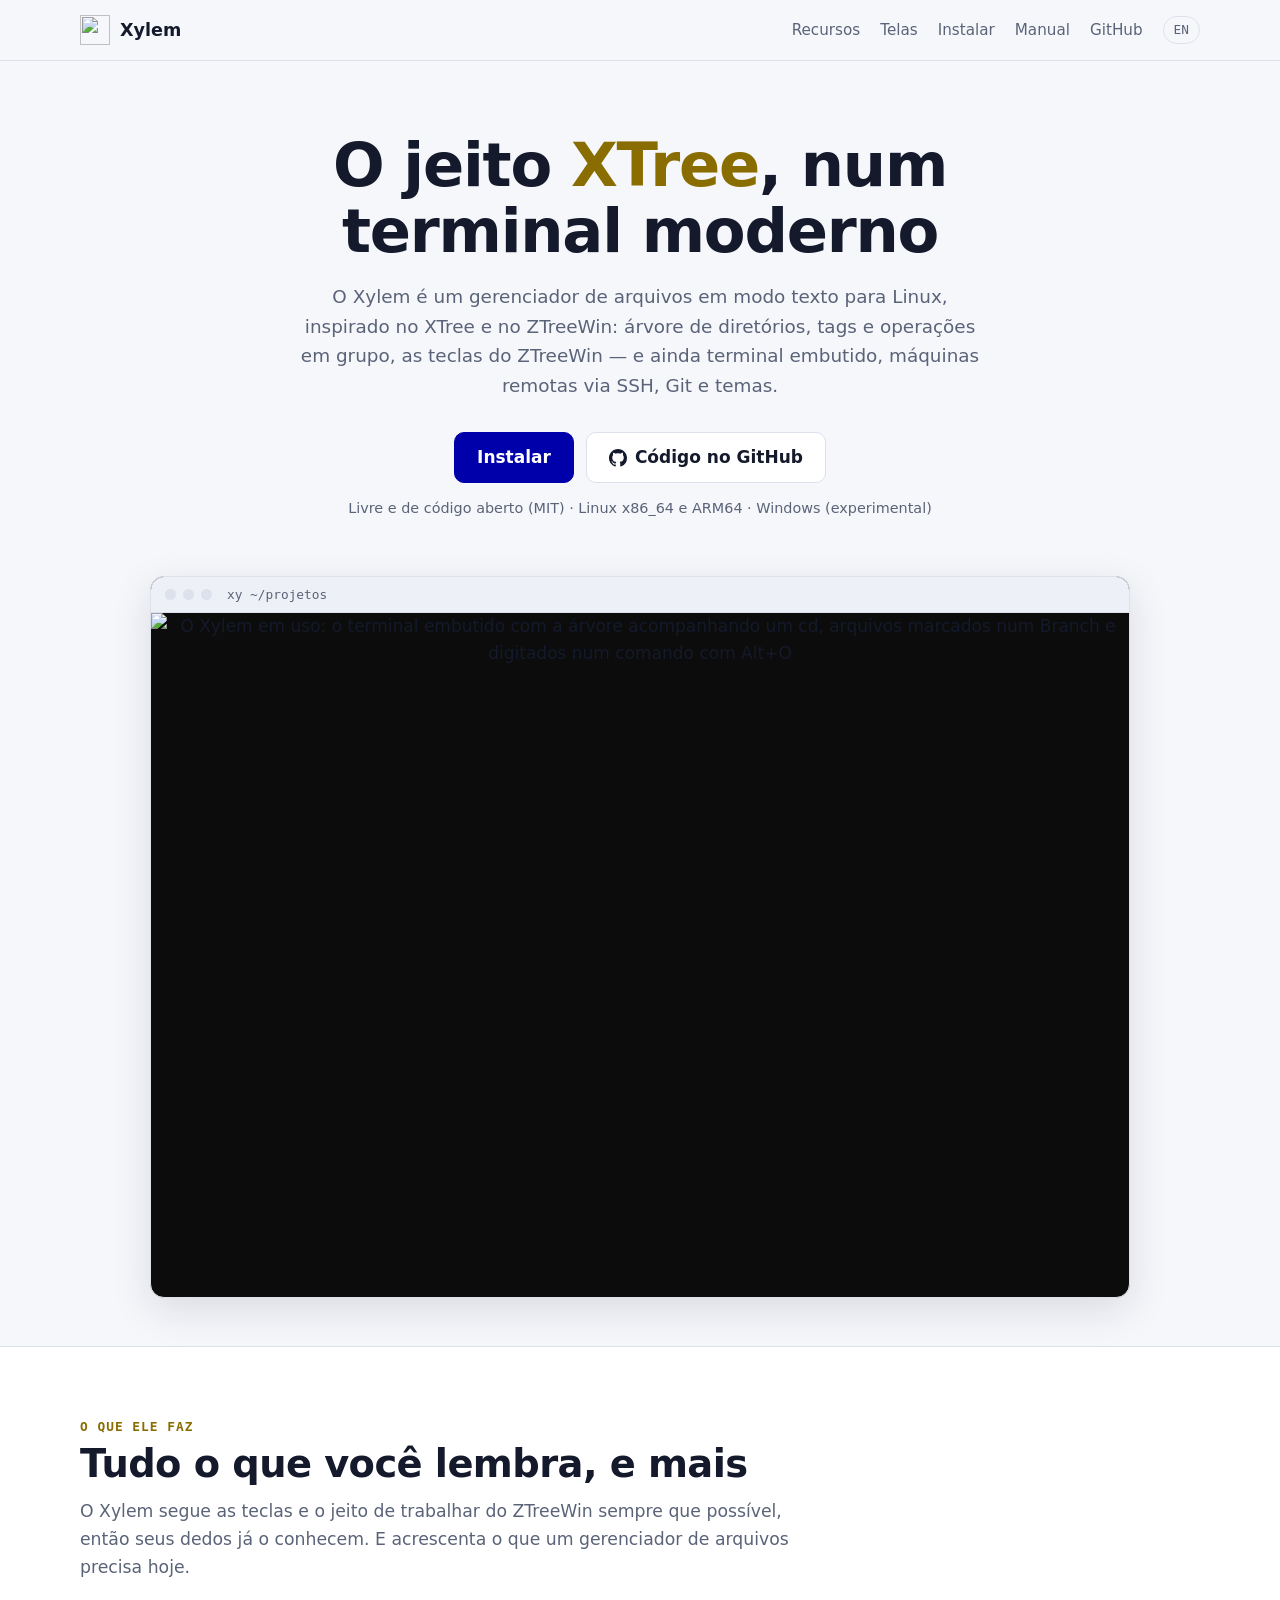
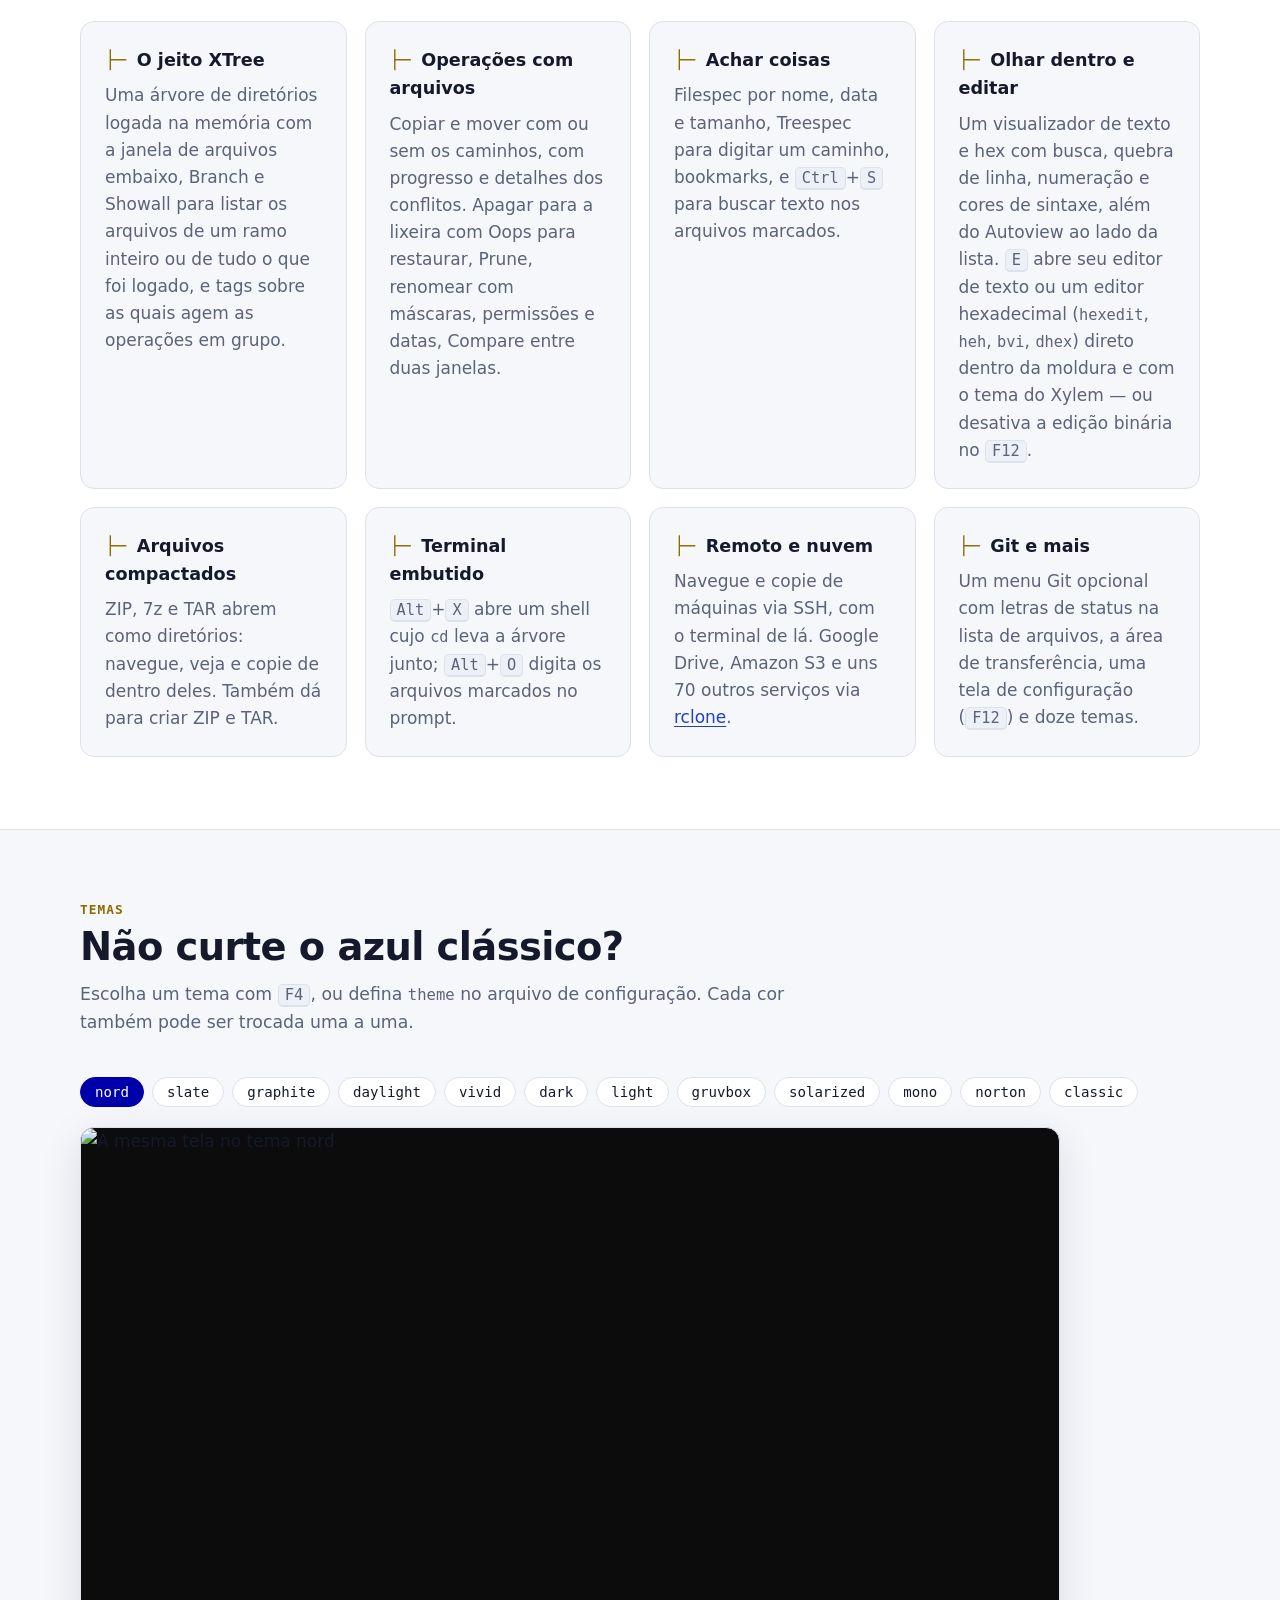
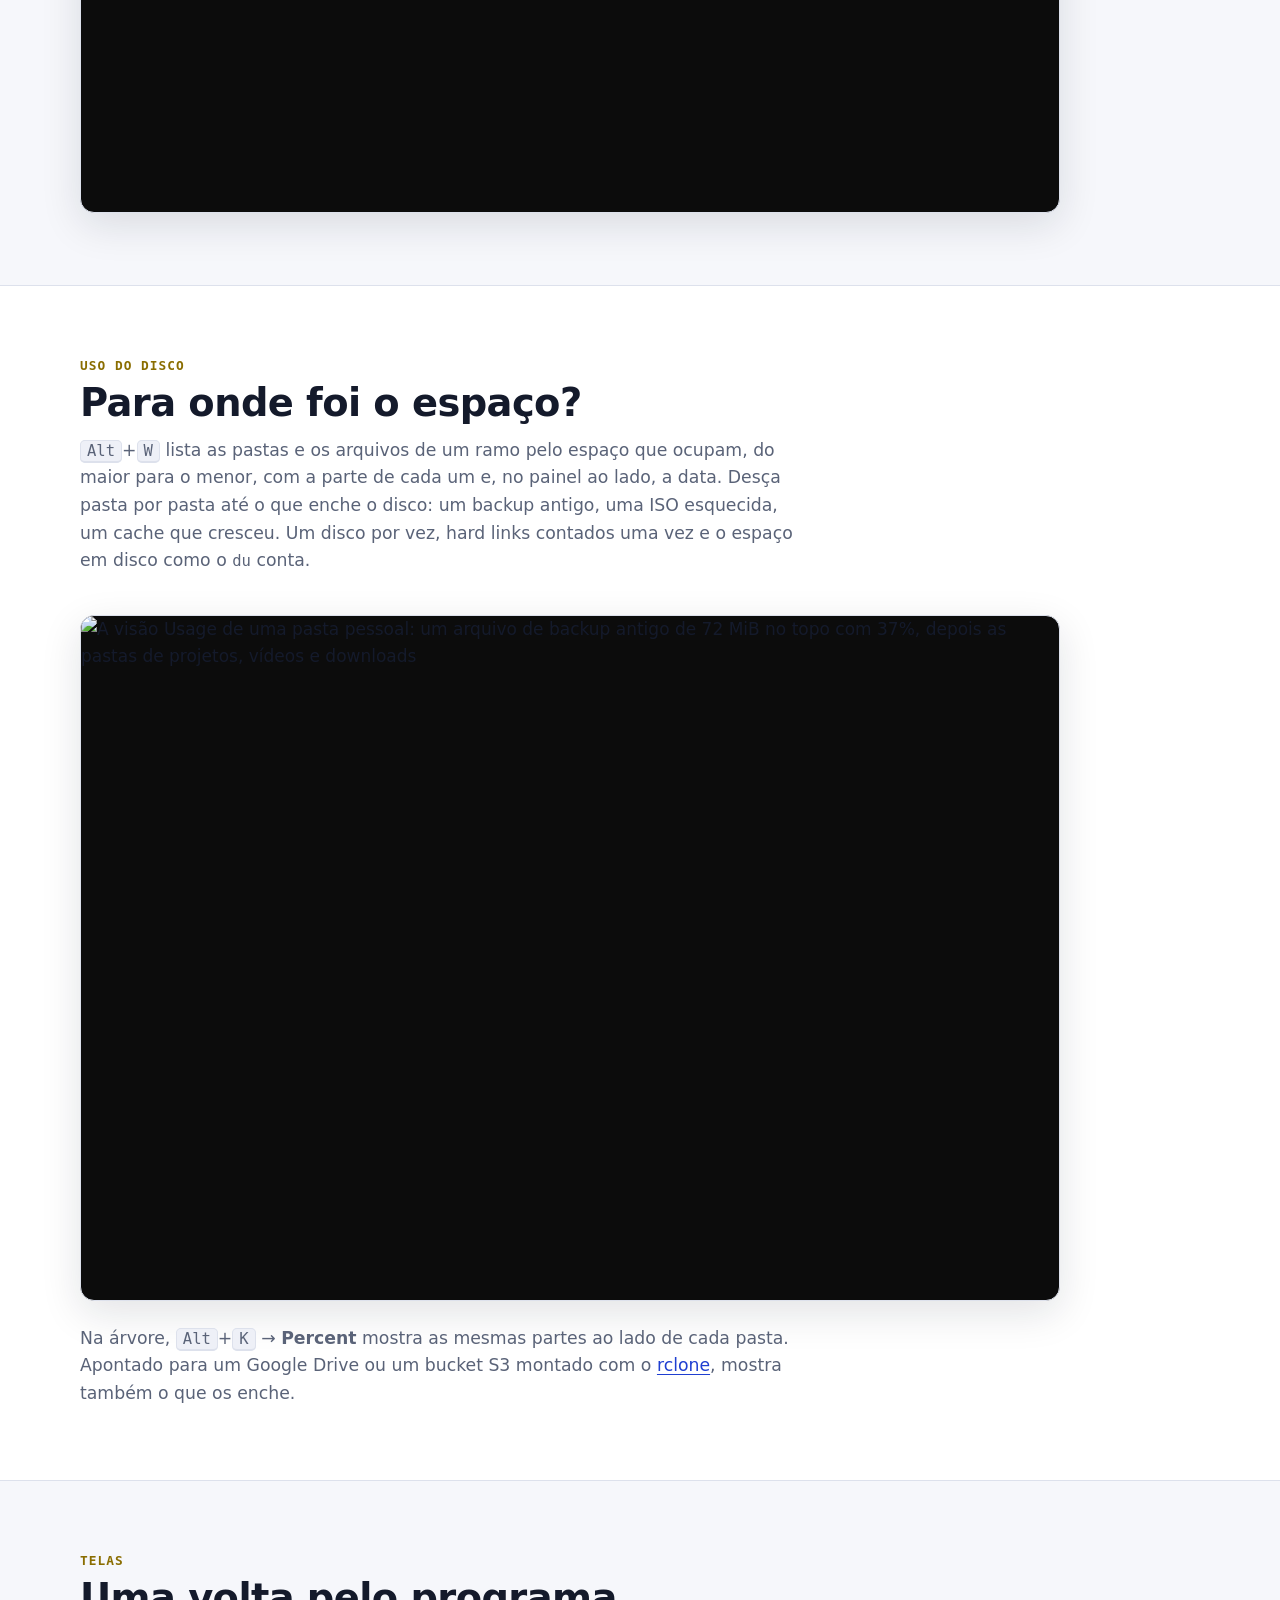
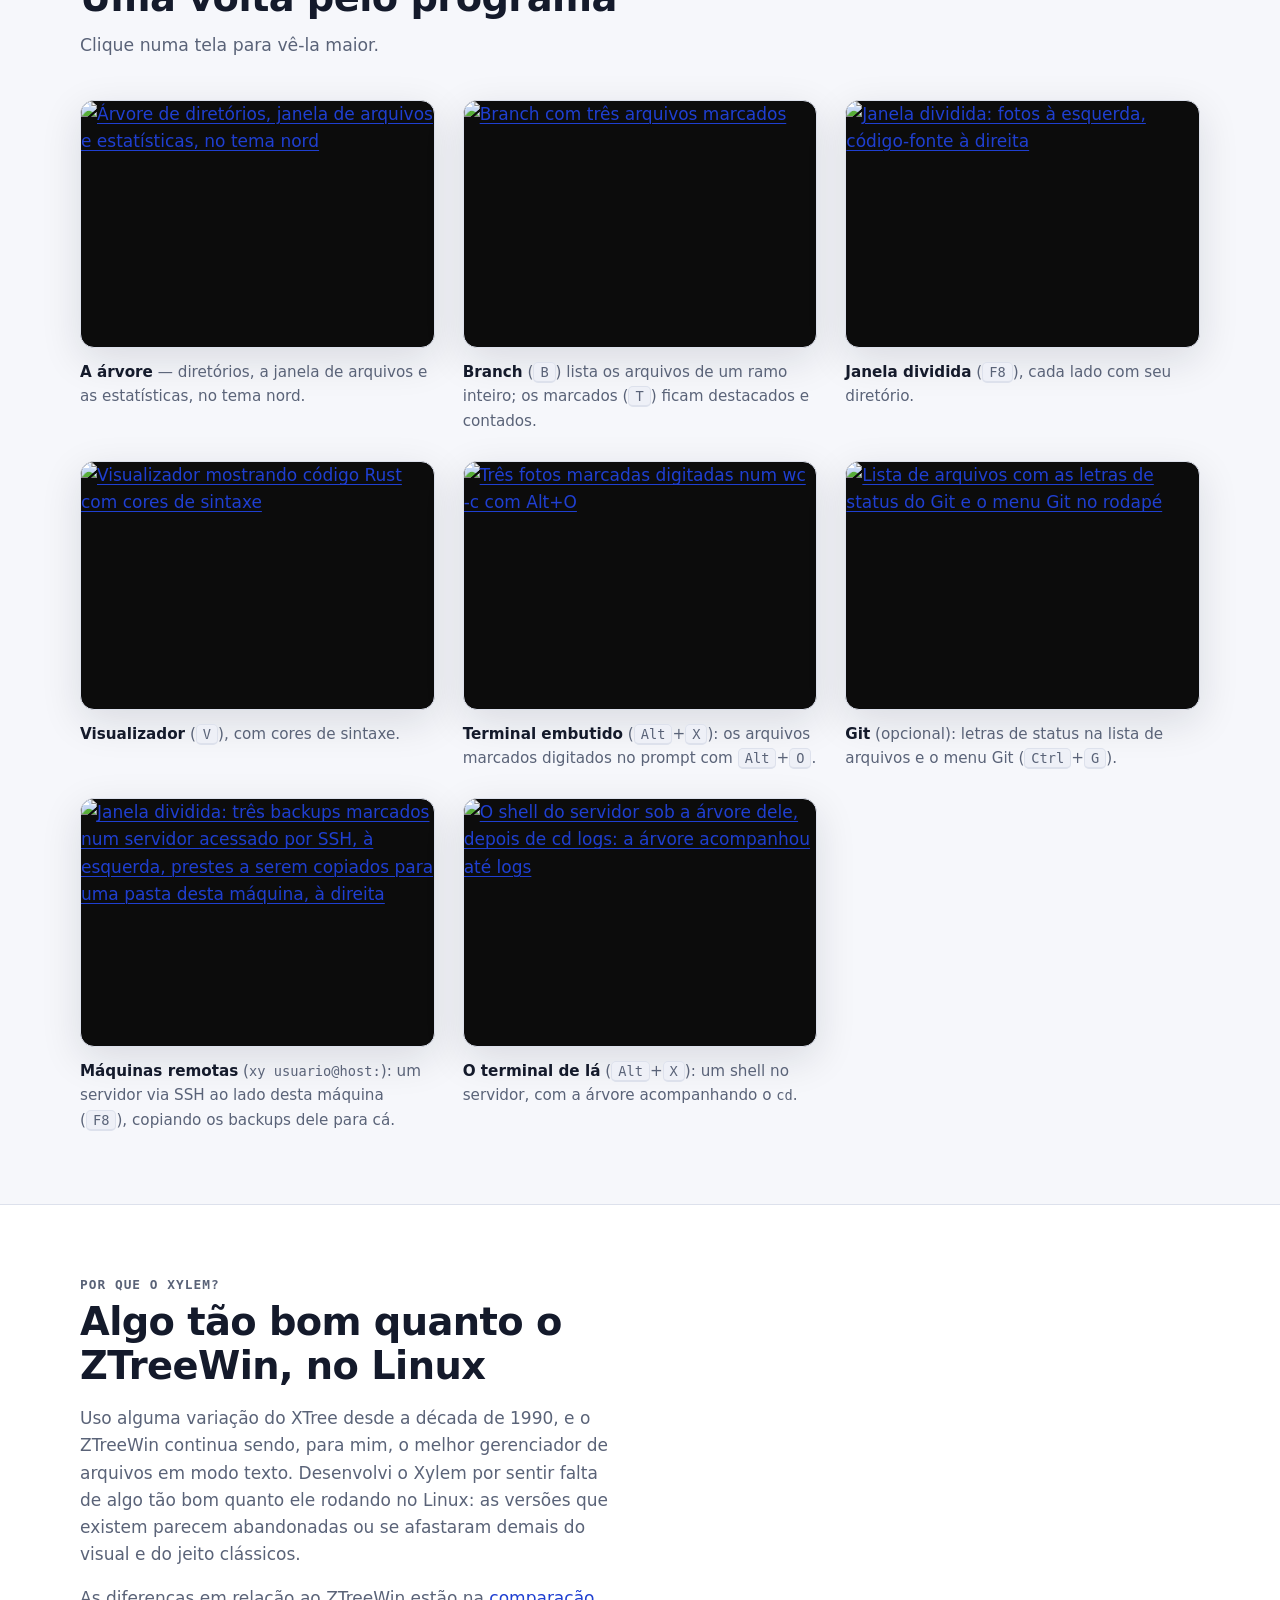
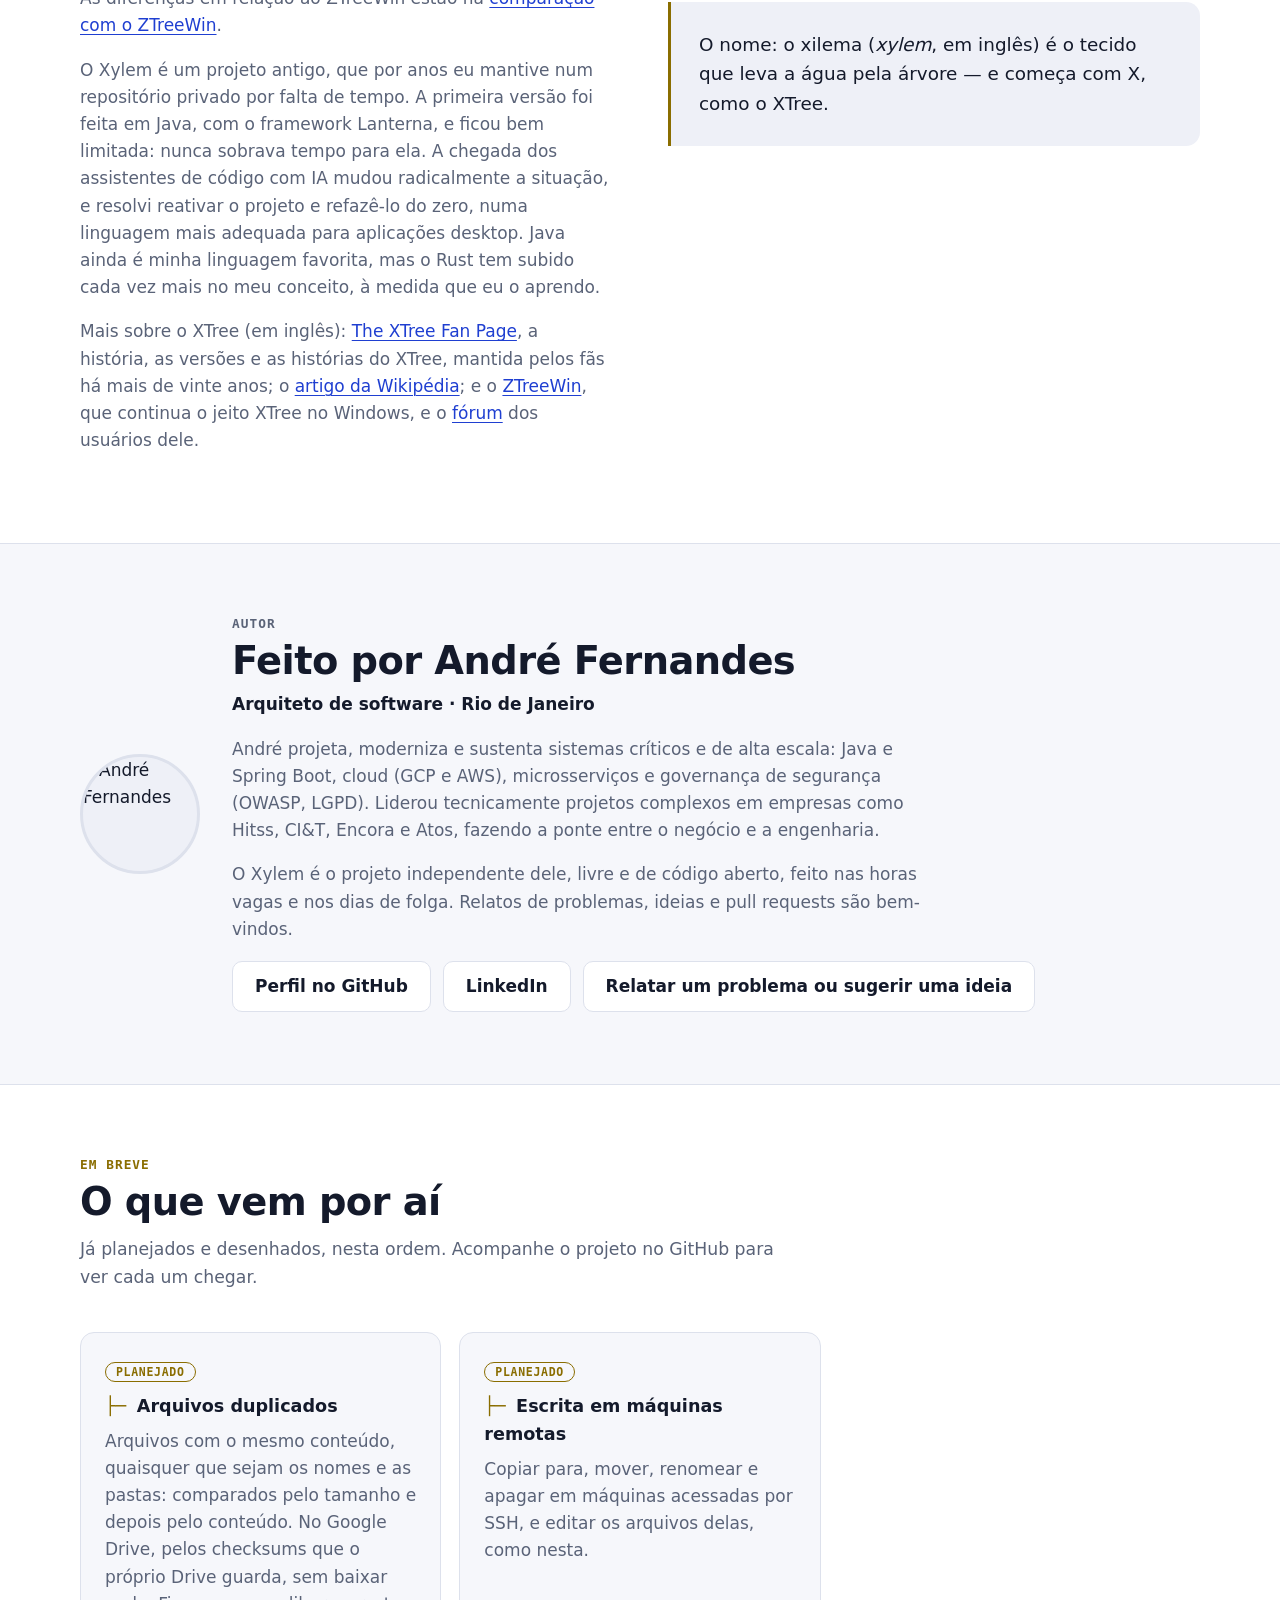
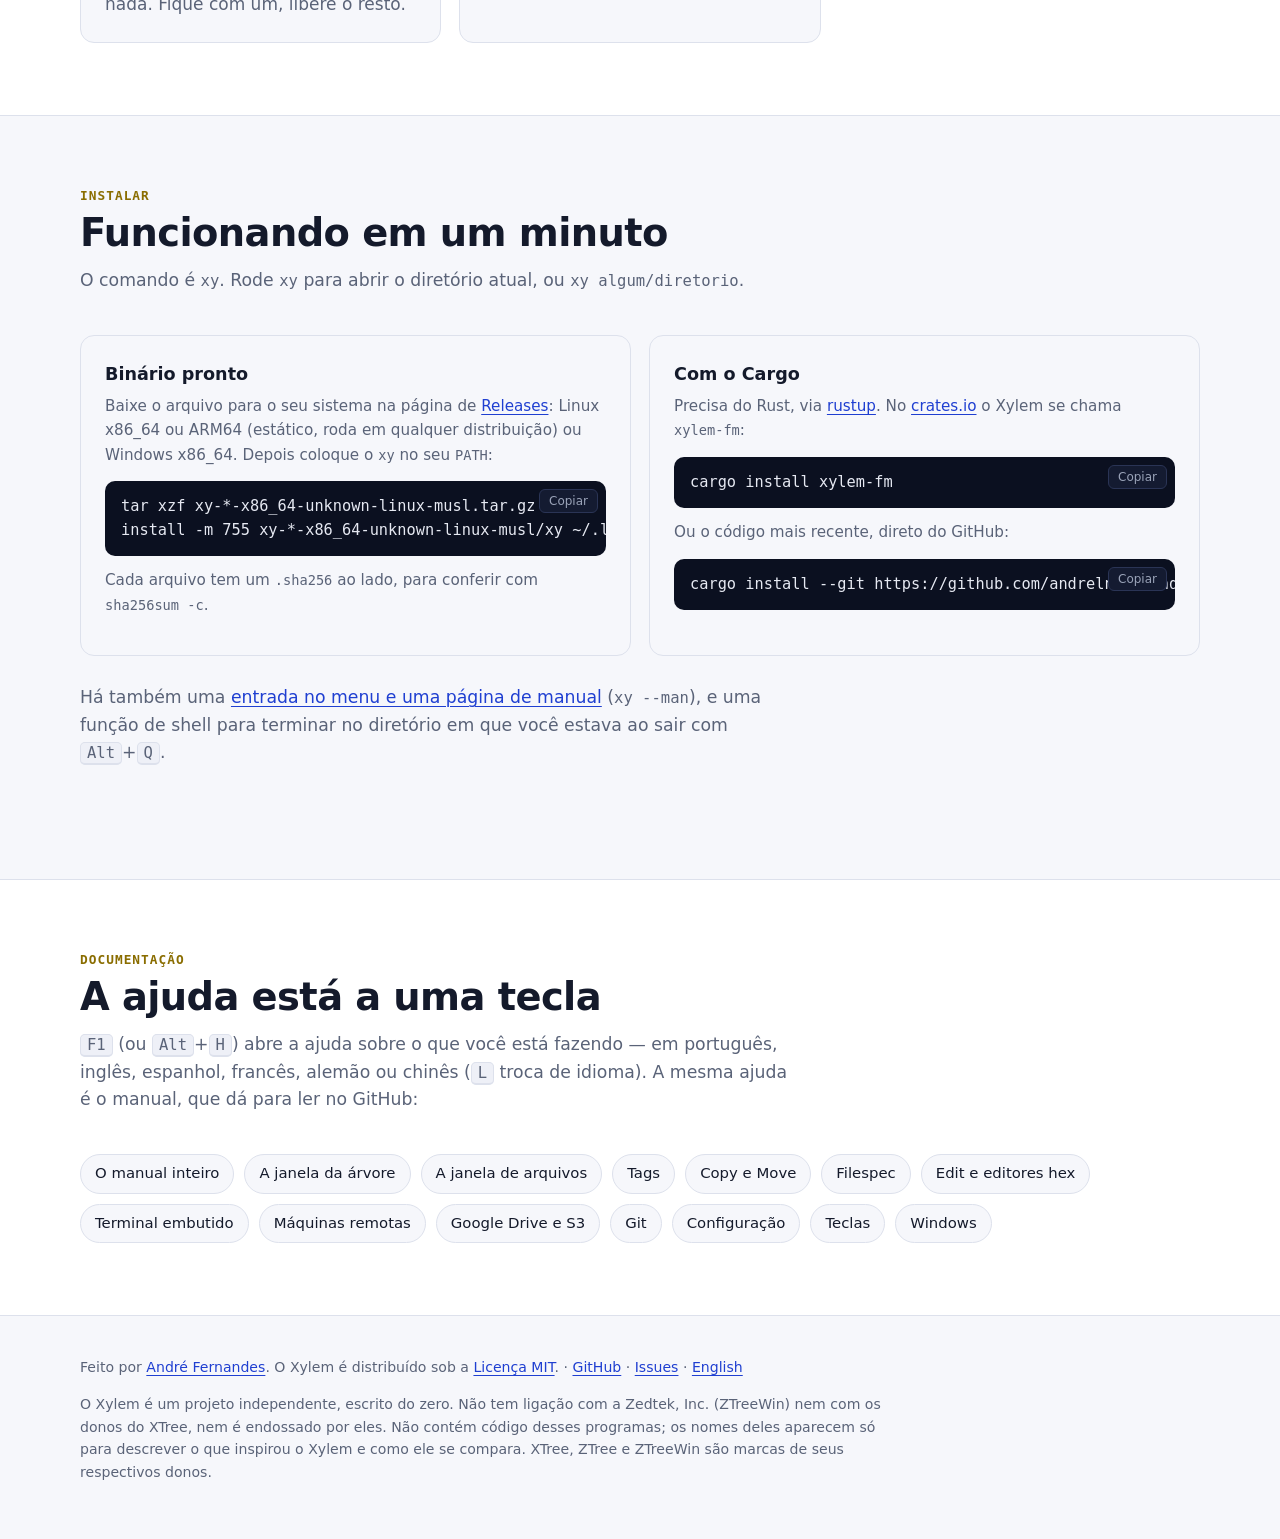
==== site/pt-br/index.html @ c70d11ac "Docs: screenshots of remote machines (SSH) The manual (all languages) shows the password asked in th" ====
<!doctype html>
<html lang="pt-BR">
<head>
  <meta charset="utf-8">
  <meta name="viewport" content="width=device-width, initial-scale=1">
  <title>Xylem — gerenciador de arquivos em modo texto inspirado no XTree</title>
  <meta name="description" content="O Xylem é um gerenciador de arquivos em modo texto para Linux, inspirado no XTree e no ZTreeWin: árvore de diretórios, tags e operações em grupo, além de terminal embutido, SSH, Git e temas.">
  <meta name="author" content="André Fernandes">
  <link rel="canonical" href="https://andrelnfernandes.github.io/xylem/pt-br/">
  <link rel="alternate" hreflang="en" href="https://andrelnfernandes.github.io/xylem/">
  <link rel="alternate" hreflang="pt-BR" href="https://andrelnfernandes.github.io/xylem/pt-br/">
  <link rel="icon" href="../assets/xylem.svg" type="image/svg+xml">
  <link rel="icon" href="../assets/xylem-32.png" sizes="32x32" type="image/png">
  <meta property="og:type" content="website">
  <meta property="og:locale" content="pt_BR">
  <meta property="og:title" content="Xylem — gerenciador de arquivos em modo texto inspirado no XTree">
  <meta property="og:description" content="Árvore de diretórios, tags e as teclas do ZTreeWin, além de terminal embutido, SSH, Git e temas.">
  <meta property="og:url" content="https://andrelnfernandes.github.io/xylem/pt-br/">
  <meta property="og:image" content="https://andrelnfernandes.github.io/xylem/assets/social-preview.png">
  <meta name="twitter:card" content="summary_large_image">
  <link rel="stylesheet" href="../style.css">
</head>
<body>
  <header class="top">
    <div class="wrap">
      <a class="brand" href="./"><img src="../assets/xylem.svg" alt="">Xylem</a>
      <nav>
        <a href="#recursos">Recursos</a>
        <a href="#telas">Telas</a>
        <a href="#instalar">Instalar</a>
        <a href="#manual">Manual</a>
        <a class="gh" href="https://github.com/andrelnfernandes/xylem">GitHub</a>
        <a class="lang" href="../" hreflang="en" lang="en" title="Read in English">EN</a>
      </nav>
    </div>
  </header>

  <main>
    <div class="hero">
      <div class="wrap">
        <h1>O jeito <em>XTree</em>, num terminal moderno</h1>
        <p class="lead">O Xylem é um gerenciador de arquivos em modo texto para Linux, inspirado no
          XTree e no ZTreeWin: árvore de diretórios, tags e operações em grupo, as teclas do
          ZTreeWin — e ainda terminal embutido, máquinas remotas via SSH, Git e temas.</p>
        <div class="buttons">
          <a class="button primary" href="#instalar">Instalar</a>
          <a class="button" href="https://github.com/andrelnfernandes/xylem">
            <svg viewBox="0 0 16 16" aria-hidden="true"><path d="M8 0C3.58 0 0 3.58 0 8c0 3.54 2.29 6.53 5.47 7.59.4.07.55-.17.55-.38 0-.19-.01-.82-.01-1.49-2.01.37-2.53-.49-2.69-.94-.09-.23-.48-.94-.82-1.13-.28-.15-.68-.52-.01-.53.63-.01 1.08.58 1.23.82.72 1.21 1.87.87 2.33.66.07-.52.28-.87.51-1.07-1.78-.2-3.64-.89-3.64-3.95 0-.87.31-1.59.82-2.15-.08-.2-.36-1.02.08-2.12 0 0 .67-.21 2.2.82.64-.18 1.32-.27 2-.27.68 0 1.36.09 2 .27 1.53-1.04 2.2-.82 2.2-.82.44 1.1.16 1.92.08 2.12.51.56.82 1.27.82 2.15 0 3.07-1.87 3.75-3.65 3.95.29.25.54.73.54 1.48 0 1.07-.01 1.93-.01 2.2 0 .21.15.46.55.38A8.013 8.013 0 0016 8c0-4.42-3.58-8-8-8z"/></svg>
            Código no GitHub</a>
        </div>
        <p class="note">Livre e de código aberto (MIT) · Linux x86_64 e ARM64 · Windows (experimental)</p>

        <div class="window demo">
          <div class="bar"><i></i><i></i><i></i><span>xy ~/projetos</span></div>
          <img src="../assets/screenshots/demo-nord.gif" width="1104" height="772"
               alt="O Xylem em uso: o terminal embutido com a árvore acompanhando um cd, arquivos marcados num Branch e digitados num comando com Alt+O">
        </div>
      </div>
    </div>

    <section id="recursos" class="alt">
      <div class="wrap">
        <p class="eyebrow">O que ele faz</p>
        <h2>Tudo o que você lembra, e mais</h2>
        <p class="section-lead">O Xylem segue as teclas e o jeito de trabalhar do ZTreeWin sempre que
          possível, então seus dedos já o conhecem. E acrescenta o que um gerenciador de arquivos
          precisa hoje.</p>
        <div class="features">
          <div class="feature">
            <h3>O jeito XTree</h3>
            <p>Uma árvore de diretórios logada na memória com a janela de arquivos embaixo, Branch e
              Showall para listar os arquivos de um ramo inteiro ou de tudo o que foi logado, e tags
              sobre as quais agem as operações em grupo.</p>
          </div>
          <div class="feature">
            <h3>Operações com arquivos</h3>
            <p>Copiar e mover com ou sem os caminhos, com progresso e detalhes dos conflitos. Apagar
              para a lixeira com Oops para restaurar, Prune, renomear com máscaras, permissões e
              datas, Compare entre duas janelas.</p>
          </div>
          <div class="feature">
            <h3>Achar coisas</h3>
            <p>Filespec por nome, data e tamanho, Treespec para digitar um caminho, bookmarks, e
              <kbd>Ctrl</kbd>+<kbd>S</kbd> para buscar texto nos arquivos marcados.</p>
          </div>
          <div class="feature">
            <h3>Olhar dentro e editar</h3>
            <p>Um visualizador de texto e hex com busca, quebra de linha, numeração e cores de sintaxe,
              além do Autoview ao lado da lista. <kbd>E</kbd> abre seu editor de texto ou um editor
              hexadecimal (<code>hexedit</code>, <code>heh</code>, <code>bvi</code>, <code>dhex</code>)
              direto dentro da moldura e com o tema do Xylem — ou desativa a edição binária no <kbd>F12</kbd>.</p>
          </div>
          <div class="feature">
            <h3>Arquivos compactados</h3>
            <p>ZIP, 7z e TAR abrem como diretórios: navegue, veja e copie de dentro deles. Também dá
              para criar ZIP e TAR.</p>
          </div>
          <div class="feature">
            <h3>Terminal embutido</h3>
            <p><kbd>Alt</kbd>+<kbd>X</kbd> abre um shell cujo <code>cd</code> leva a árvore junto;
              <kbd>Alt</kbd>+<kbd>O</kbd> digita os arquivos marcados no prompt.</p>
          </div>
          <div class="feature">
            <h3>Remoto e nuvem</h3>
            <p>Navegue e copie de máquinas via SSH, com o terminal de lá. Google Drive, Amazon S3 e
              uns 70 outros serviços via <a href="https://rclone.org">rclone</a>.</p>
          </div>
          <div class="feature">
            <h3>Git e mais</h3>
            <p>Um menu Git opcional com letras de status na lista de arquivos, a área de
              transferência, uma tela de configuração (<kbd>F12</kbd>) e doze temas.</p>
          </div>
        </div>
      </div>
    </section>

    <section id="temas">
      <div class="wrap">
        <p class="eyebrow">Temas</p>
        <h2>Não curte o azul clássico?</h2>
        <p class="section-lead">Escolha um tema com <kbd>F4</kbd>, ou defina <code>theme</code> no
          arquivo de configuração. Cada cor também pode ser trocada uma a uma.</p>
        <div class="themes">
          <a href="../assets/screenshots/theme-nord.png" aria-current="true">nord</a>
          <a href="../assets/screenshots/theme-slate.png">slate</a>
          <a href="../assets/screenshots/theme-graphite.png">graphite</a>
          <a href="../assets/screenshots/theme-daylight.png">daylight</a>
          <a href="../assets/screenshots/theme-vivid.png">vivid</a>
          <a href="../assets/screenshots/theme-dark.png">dark</a>
          <a href="../assets/screenshots/theme-light.png">light</a>
          <a href="../assets/screenshots/theme-gruvbox.png">gruvbox</a>
          <a href="../assets/screenshots/theme-solarized.png">solarized</a>
          <a href="../assets/screenshots/theme-mono.png">mono</a>
          <a href="../assets/screenshots/theme-norton.png">norton</a>
          <a href="../assets/screenshots/tree.png">classic</a>
        </div>
        <div class="window theme-view"><img src="../assets/screenshots/theme-nord.png" width="1104" height="772" loading="lazy" alt="A mesma tela no tema nord" data-alt="A mesma tela no tema {}"></div>
      </div>
    </section>

    <section id="uso" class="alt">
      <div class="wrap">
        <p class="eyebrow">Uso do disco</p>
        <h2>Para onde foi o espaço?</h2>
        <p class="section-lead"><kbd>Alt</kbd>+<kbd>W</kbd> lista as pastas e os arquivos de um ramo pelo espaço que
          ocupam, do maior para o menor, com a parte de cada um e, no painel ao lado, a data. Desça
          pasta por pasta até o que enche o disco: um backup antigo, uma ISO esquecida, um cache que
          cresceu. Um disco por vez, hard links contados uma vez e o espaço em disco como o
          <code>du</code> conta.</p>
        <div class="window theme-view"><img src="../assets/screenshots/usage-vivid.png" width="1104" height="772" loading="lazy" alt="A visão Usage de uma pasta pessoal: um arquivo de backup antigo de 72 MiB no topo com 37%, depois as pastas de projetos, vídeos e downloads"></div>
        <p class="section-lead after">Na árvore, <kbd>Alt</kbd>+<kbd>K</kbd> → <strong>Percent</strong> mostra as mesmas partes
          ao lado de cada pasta. Apontado para um Google Drive ou um bucket S3 montado com o
          <a href="https://rclone.org">rclone</a>, mostra também o que os enche.</p>
      </div>
    </section>

    <section id="telas">
      <div class="wrap">
        <p class="eyebrow">Telas</p>
        <h2>Uma volta pelo programa</h2>
        <p class="section-lead">Clique numa tela para vê-la maior.</p>
        <div class="shots">
          <figure class="shot">
            <a href="../assets/screenshots/tree-nord.png"><div class="window"><img src="../assets/screenshots/tree-nord.png" width="1104" height="772" loading="lazy" alt="Árvore de diretórios, janela de arquivos e estatísticas, no tema nord"></div></a>
            <figcaption><strong>A árvore</strong> — diretórios, a janela de arquivos e as estatísticas, no tema nord.</figcaption>
          </figure>
          <figure class="shot">
            <a href="../assets/screenshots/branch-tagged-dark.png"><div class="window"><img src="../assets/screenshots/branch-tagged-dark.png" width="1104" height="772" loading="lazy" alt="Branch com três arquivos marcados"></div></a>
            <figcaption><strong>Branch</strong> (<kbd>B</kbd>) lista os arquivos de um ramo inteiro; os marcados (<kbd>T</kbd>) ficam destacados e contados.</figcaption>
          </figure>
          <figure class="shot">
            <a href="../assets/screenshots/split-gruvbox.png"><div class="window"><img src="../assets/screenshots/split-gruvbox.png" width="1104" height="772" loading="lazy" alt="Janela dividida: fotos à esquerda, código-fonte à direita"></div></a>
            <figcaption><strong>Janela dividida</strong> (<kbd>F8</kbd>), cada lado com seu diretório.</figcaption>
          </figure>
          <figure class="shot">
            <a href="../assets/screenshots/viewer-nord.png"><div class="window"><img src="../assets/screenshots/viewer-nord.png" width="1104" height="772" loading="lazy" alt="Visualizador mostrando código Rust com cores de sintaxe"></div></a>
            <figcaption><strong>Visualizador</strong> (<kbd>V</kbd>), com cores de sintaxe.</figcaption>
          </figure>
          <figure class="shot">
            <a href="../assets/screenshots/terminal-tagged-nord.png"><div class="window"><img src="../assets/screenshots/terminal-tagged-nord.png" width="1104" height="772" loading="lazy" alt="Três fotos marcadas digitadas num wc -c com Alt+O"></div></a>
            <figcaption><strong>Terminal embutido</strong> (<kbd>Alt</kbd>+<kbd>X</kbd>): os arquivos marcados digitados no prompt com <kbd>Alt</kbd>+<kbd>O</kbd>.</figcaption>
          </figure>
          <figure class="shot">
            <a href="../assets/screenshots/git-menu-dark.png"><div class="window"><img src="../assets/screenshots/git-menu-dark.png" width="1104" height="772" loading="lazy" alt="Lista de arquivos com as letras de status do Git e o menu Git no rodapé"></div></a>
            <figcaption><strong>Git</strong> (opcional): letras de status na lista de arquivos e o menu Git (<kbd>Ctrl</kbd>+<kbd>G</kbd>).</figcaption>
          </figure>
          <figure class="shot">
            <a href="../assets/screenshots/remote-nord.png"><div class="window"><img src="../assets/screenshots/remote-nord.png" width="1104" height="772" loading="lazy" alt="Janela dividida: três backups marcados num servidor acessado por SSH, à esquerda, prestes a serem copiados para uma pasta desta máquina, à direita"></div></a>
            <figcaption><strong>Máquinas remotas</strong> (<code>xy usuario@host:</code>): um servidor via SSH ao lado desta máquina (<kbd>F8</kbd>), copiando os backups dele para cá.</figcaption>
          </figure>
          <figure class="shot">
            <a href="../assets/screenshots/remote-terminal-dark.png"><div class="window"><img src="../assets/screenshots/remote-terminal-dark.png" width="1104" height="772" loading="lazy" alt="O shell do servidor sob a árvore dele, depois de cd logs: a árvore acompanhou até logs"></div></a>
            <figcaption><strong>O terminal de lá</strong> (<kbd>Alt</kbd>+<kbd>X</kbd>): um shell no servidor, com a árvore acompanhando o <code>cd</code>.</figcaption>
          </figure>
        </div>
      </div>
    </section>

    <section class="alt">
      <div class="wrap why">
        <div>
          <p class="eyebrow">Por que o Xylem?</p>
          <h2>Algo tão bom quanto o ZTreeWin, no Linux</h2>
          <p>Uso alguma variação do XTree desde a década de 1990, e o ZTreeWin continua sendo, para
            mim, o melhor gerenciador de arquivos em modo texto. Desenvolvi o Xylem por sentir falta
            de algo tão bom quanto ele rodando no Linux: as versões que existem parecem
            abandonadas ou se afastaram demais do visual e do jeito clássicos.</p>
          <p>As diferenças em relação ao ZTreeWin estão na
            <a href="https://github.com/andrelnfernandes/xylem/blob/main/docs/manual/pt/ztreewin.md">comparação com o ZTreeWin</a>.</p>
          <p>O Xylem é um projeto antigo, que por anos eu mantive num repositório privado por falta
            de tempo. A primeira versão foi feita em Java, com o framework Lanterna, e ficou bem
            limitada: nunca sobrava tempo para ela. A chegada dos assistentes de código com IA mudou
            radicalmente a situação, e resolvi reativar o projeto e refazê-lo do zero, numa
            linguagem mais adequada para aplicações desktop. Java ainda é minha linguagem favorita,
            mas o Rust tem subido cada vez mais no meu conceito, à medida que eu o aprendo.</p>
          <p>Mais sobre o XTree (em inglês): <a href="https://www.xtreefanpage.org/">The XTree Fan
            Page</a>, a história, as versões e as histórias do XTree, mantida pelos fãs há mais de
            vinte anos; o <a href="https://en.wikipedia.org/wiki/XTree">artigo da Wikipédia</a>; e o
            <a href="https://www.ztree.com/">ZTreeWin</a>, que continua o jeito XTree no Windows, e o
            <a href="https://groups.io/g/ZTreeWin">fórum</a> dos usuários dele.</p>
        </div>
        <blockquote>O nome: o xilema (<i>xylem</i>, em inglês) é o tecido que leva a água pela árvore
          — e começa com X, como o XTree.</blockquote>
      </div>
    </section>

    <section id="autor">
      <div class="wrap author">
        <img src="https://github.com/andrelnfernandes.png?size=240" width="120" height="120" alt="André Fernandes" loading="lazy">
        <div>
          <p class="eyebrow">Autor</p>
          <h2>Feito por André Fernandes</h2>
          <p class="role">Arquiteto de software · Rio de Janeiro</p>
          <p>André projeta, moderniza e sustenta sistemas críticos e de alta escala: Java e Spring
            Boot, cloud (GCP e AWS), microsserviços e governança de segurança (OWASP, LGPD). Liderou
            tecnicamente projetos complexos em empresas como Hitss, CI&amp;T, Encora e Atos, fazendo a
            ponte entre o negócio e a engenharia.</p>
          <p>O Xylem é o projeto independente dele, livre e de código aberto, feito nas horas vagas e
            nos dias de folga. Relatos de problemas, ideias e pull requests são bem-vindos.</p>
          <div class="buttons start">
            <a class="button" href="https://github.com/andrelnfernandes">Perfil no GitHub</a>
            <a class="button" href="https://www.linkedin.com/in/andresistemas/">LinkedIn</a>
            <a class="button" href="https://github.com/andrelnfernandes/xylem/issues">Relatar um problema ou sugerir uma ideia</a>
          </div>
        </div>
      </div>
    </section>

    <section id="em-breve" class="alt">
      <div class="wrap">
        <p class="eyebrow">Em breve</p>
        <h2>O que vem por aí</h2>
        <p class="section-lead">Já planejados e desenhados, nesta ordem. Acompanhe o projeto no GitHub para ver cada um chegar.</p>
        <div class="features soon">
          <div class="feature">
            <p class="badge">Planejado</p>
            <h3>Arquivos duplicados</h3>
            <p>Arquivos com o mesmo conteúdo, quaisquer que sejam os nomes e as pastas: comparados pelo tamanho e depois pelo conteúdo. No Google Drive, pelos checksums que o próprio Drive guarda, sem baixar nada. Fique com um, libere o resto.</p>
          </div>
          <div class="feature">
            <p class="badge">Planejado</p>
            <h3>Escrita em máquinas remotas</h3>
            <p>Copiar para, mover, renomear e apagar em máquinas acessadas por SSH, e editar os arquivos delas, como nesta.</p>
          </div>
        </div>
      </div>
    </section>

    <section id="instalar">
      <div class="wrap">
        <p class="eyebrow">Instalar</p>
        <h2>Funcionando em um minuto</h2>
        <p class="section-lead">O comando é <code>xy</code>. Rode <code>xy</code> para abrir o diretório
          atual, ou <code>xy algum/diretorio</code>.</p>
        <div class="install">
          <div class="card">
            <h3>Binário pronto</h3>
            <p>Baixe o arquivo para o seu sistema na página de
              <a href="https://github.com/andrelnfernandes/xylem/releases/latest">Releases</a>:
              Linux x86_64 ou ARM64 (estático, roda em qualquer distribuição) ou Windows x86_64.
              Depois coloque o <code>xy</code> no seu <code>PATH</code>:</p>
            <div class="code"><pre>tar xzf xy-*-x86_64-unknown-linux-musl.tar.gz
install -m 755 xy-*-x86_64-unknown-linux-musl/xy ~/.local/bin/</pre></div>
            <p>Cada arquivo tem um <code>.sha256</code> ao lado, para conferir com <code>sha256sum -c</code>.</p>
          </div>
          <div class="card">
            <h3>Com o Cargo</h3>
            <p>Precisa do Rust, via <a href="https://rustup.rs">rustup</a>. No
              <a href="https://crates.io/crates/xylem-fm">crates.io</a> o Xylem se chama
              <code>xylem-fm</code>:</p>
            <div class="code"><pre>cargo install xylem-fm</pre></div>
            <p>Ou o código mais recente, direto do GitHub:</p>
            <div class="code"><pre>cargo install --git https://github.com/andrelnfernandes/xylem</pre></div>
          </div>
        </div>
        <p class="section-lead" style="margin-top: 28px">Há também uma
          <a href="https://github.com/andrelnfernandes/xylem/blob/main/README.pt-BR.md#instalação">entrada no menu e uma página de manual</a>
          (<code>xy --man</code>), e uma função de shell para terminar no diretório em que você estava
          ao sair com <kbd>Alt</kbd>+<kbd>Q</kbd>.</p>
      </div>
    </section>

    <section id="manual" class="alt">
      <div class="wrap">
        <p class="eyebrow">Documentação</p>
        <h2>A ajuda está a uma tecla</h2>
        <p class="section-lead"><kbd>F1</kbd> (ou <kbd>Alt</kbd>+<kbd>H</kbd>) abre a ajuda sobre o que
          você está fazendo — em português, inglês, espanhol, francês, alemão ou chinês (<kbd>L</kbd>
          troca de idioma). A mesma ajuda é o manual, que dá para ler no GitHub:</p>
        <div class="topics">
          <a href="https://github.com/andrelnfernandes/xylem/blob/main/docs/manual/pt/index.md">O manual inteiro</a>
          <a href="https://github.com/andrelnfernandes/xylem/blob/main/docs/manual/pt/tree.md">A janela da árvore</a>
          <a href="https://github.com/andrelnfernandes/xylem/blob/main/docs/manual/pt/files.md">A janela de arquivos</a>
          <a href="https://github.com/andrelnfernandes/xylem/blob/main/docs/manual/pt/tagging.md">Tags</a>
          <a href="https://github.com/andrelnfernandes/xylem/blob/main/docs/manual/pt/copy-move.md">Copy e Move</a>
          <a href="https://github.com/andrelnfernandes/xylem/blob/main/docs/manual/pt/filespec.md">Filespec</a>
          <a href="https://github.com/andrelnfernandes/xylem/blob/main/docs/manual/pt/execute.md">Edit e editores hex</a>
          <a href="https://github.com/andrelnfernandes/xylem/blob/main/docs/manual/pt/terminal.md">Terminal embutido</a>
          <a href="https://github.com/andrelnfernandes/xylem/blob/main/docs/manual/pt/remote.md">Máquinas remotas</a>
          <a href="https://github.com/andrelnfernandes/xylem/blob/main/docs/manual/pt/cloud.md">Google Drive e S3</a>
          <a href="https://github.com/andrelnfernandes/xylem/blob/main/docs/manual/pt/git.md">Git</a>
          <a href="https://github.com/andrelnfernandes/xylem/blob/main/docs/manual/pt/configuration.md">Configuração</a>
          <a href="https://github.com/andrelnfernandes/xylem/blob/main/docs/manual/pt/keys.md">Teclas</a>
          <a href="https://github.com/andrelnfernandes/xylem/blob/main/docs/manual/pt/windows.md">Windows</a>
        </div>
      </div>
    </section>
  </main>

  <footer>
    <div class="wrap">
      <p>Feito por <a href="https://github.com/andrelnfernandes">André Fernandes</a>. O Xylem é distribuído sob a <a href="https://github.com/andrelnfernandes/xylem/blob/main/LICENSE">Licença MIT</a>.
        · <a href="https://github.com/andrelnfernandes/xylem">GitHub</a>
        · <a href="https://github.com/andrelnfernandes/xylem/issues">Issues</a>
        · <a href="../" hreflang="en" lang="en">English</a></p>
      <p>O Xylem é um projeto independente, escrito do zero. Não tem ligação com a Zedtek, Inc. (ZTreeWin)
        nem com os donos do XTree, nem é endossado por eles. Não contém código desses programas; os nomes
        deles aparecem só para descrever o que inspirou o Xylem e como ele se compara. XTree, ZTree e
        ZTreeWin são marcas de seus respectivos donos.</p>
    </div>
  </footer>

  <dialog class="lightbox"><img alt=""></dialog>
  <script src="../site.js"></script>
</body>
</html>
---- site/style.css ----
/* Xylem website. The colors come from the icon and the classic theme:
   XTree blue, cyan and yellow. */

:root {
  --bg: #f6f7fb;
  --surface: #ffffff;
  --surface-2: #eef0f7;
  --text: #141a2b;
  --muted: #5a6378;
  --border: #dde1ec;
  --accent: #0000aa;
  --accent-text: #ffffff;
  --highlight: #8a6d00;
  --link: #1f3fd1;
  --shadow: 0 12px 40px rgb(20 26 43 / 0.12);
  --code-bg: #0b1020;
  --code-text: #e6e9f2;
  --mono: ui-monospace, "Cascadia Mono", "JetBrains Mono", "DejaVu Sans Mono", Menlo, Consolas, monospace;
  --sans: system-ui, -apple-system, "Segoe UI", Roboto, Ubuntu, Cantarell, "Noto Sans", sans-serif;
  --radius: 14px;
  color-scheme: light;
}

@media (prefers-color-scheme: dark) {
  :root {
    --bg: #090d18;
    --surface: #111729;
    --surface-2: #182038;
    --text: #e6e9f2;
    --muted: #9aa3b8;
    --border: #232c45;
    --accent: #55ffff;
    --accent-text: #001a33;
    --highlight: #ffff55;
    --link: #7fd8ff;
    --shadow: 0 16px 50px rgb(0 0 0 / 0.45);
    --code-bg: #060912;
    color-scheme: dark;
  }
}

* { box-sizing: border-box; }

html { scroll-behavior: smooth; scroll-padding-top: 72px; }

body {
  margin: 0;
  background: var(--bg);
  color: var(--text);
  font: 17px/1.6 var(--sans);
  -webkit-font-smoothing: antialiased;
}

img { max-width: 100%; height: auto; display: block; }

a { color: var(--link); text-decoration-thickness: 1px; text-underline-offset: 3px; }

code, kbd, pre { font-family: var(--mono); font-size: 0.9em; }

kbd {
  padding: 1px 6px;
  border: 1px solid var(--border);
  border-bottom-width: 2px;
  border-radius: 5px;
  background: var(--surface-2);
  white-space: nowrap;
}

.wrap { width: min(1120px, 100% - 32px); margin-inline: auto; }

/* Header */

.top {
  position: sticky;
  top: 0;
  z-index: 10;
  background: color-mix(in srgb, var(--bg) 82%, transparent);
  backdrop-filter: blur(12px);
  border-bottom: 1px solid var(--border);
}

.top .wrap {
  display: flex;
  align-items: center;
  gap: 24px;
  height: 60px;
}

.brand {
  display: flex;
  align-items: center;
  gap: 10px;
  color: var(--text);
  font-weight: 700;
  font-size: 1.1rem;
  text-decoration: none;
}

.brand img { width: 30px; height: 30px; }

.top nav { display: flex; gap: 20px; margin-left: auto; align-items: center; }

.top nav a { color: var(--muted); text-decoration: none; font-size: 0.95rem; }

.top nav a:hover { color: var(--text); }

.top nav .lang {
  padding: 3px 10px;
  border: 1px solid var(--border);
  border-radius: 999px;
  font-family: var(--mono);
  font-size: 0.8rem;
}

@media (max-width: 760px) {
  .top nav a:not(.lang):not(.gh) { display: none; }
}

/* Hero */

.hero { padding: 72px 0 48px; text-align: center; }

.hero h1 {
  margin: 0 auto 18px;
  max-width: 16ch;
  font-size: clamp(2.2rem, 6vw, 3.8rem);
  line-height: 1.08;
  letter-spacing: -0.02em;
}

.hero h1 em { font-style: normal; color: var(--highlight); }

.hero .lead {
  margin: 0 auto 32px;
  max-width: 60ch;
  color: var(--muted);
  font-size: 1.15rem;
}

.buttons { display: flex; flex-wrap: wrap; gap: 12px; justify-content: center; }

.button {
  display: inline-flex;
  align-items: center;
  gap: 8px;
  padding: 11px 22px;
  border-radius: 10px;
  border: 1px solid var(--border);
  background: var(--surface);
  color: var(--text);
  font-weight: 600;
  text-decoration: none;
  transition: transform 0.15s, box-shadow 0.15s;
}

.button:hover { transform: translateY(-1px); box-shadow: var(--shadow); }

.button.primary { background: var(--accent); border-color: var(--accent); color: var(--accent-text); }

.button svg { width: 18px; height: 18px; fill: currentColor; }

.hero .note { margin-top: 14px; color: var(--muted); font-size: 0.9rem; }

/* Terminal-like frame around the screenshots */

.window {
  border-radius: var(--radius);
  overflow: hidden;
  background: #0c0c0c;
  border: 1px solid var(--border);
  box-shadow: var(--shadow);
}

.window .bar {
  display: flex;
  align-items: center;
  gap: 7px;
  padding: 10px 14px;
  background: var(--surface-2);
  border-bottom: 1px solid var(--border);
  font: 0.8rem var(--mono);
  color: var(--muted);
}

.window .bar i { width: 11px; height: 11px; border-radius: 50%; background: var(--border); }

.window .bar span { margin-left: 8px; }

.demo { margin: 56px auto 0; max-width: 980px; }

/* Sections */

section { padding: 72px 0; }

section.alt { background: var(--surface); border-block: 1px solid var(--border); }

h2 {
  margin: 0 0 12px;
  font-size: clamp(1.7rem, 4vw, 2.4rem);
  letter-spacing: -0.015em;
  line-height: 1.15;
}

.section-lead { margin: 0 0 40px; max-width: 65ch; color: var(--muted); font-size: 1.08rem; }

.eyebrow {
  margin: 0 0 8px;
  font: 600 0.8rem var(--mono);
  letter-spacing: 0.08em;
  text-transform: uppercase;
  color: var(--highlight);
}

/* Features */

.features {
  display: grid;
  grid-template-columns: repeat(auto-fill, minmax(240px, 1fr));
  gap: 18px;
}

.feature {
  padding: 24px;
  border: 1px solid var(--border);
  border-radius: var(--radius);
  background: var(--bg);
}

.feature h3 { margin: 0 0 8px; font-size: 1.1rem; }

.feature h3::before { content: "├─ "; font-family: var(--mono); color: var(--highlight); }

.feature p { margin: 0; color: var(--muted); }

/* Screenshots */

.shots {
  display: grid;
  grid-template-columns: repeat(auto-fit, minmax(320px, 1fr));
  gap: 28px;
}

.shot { margin: 0; }

.shot a { display: block; border-radius: var(--radius); }

.shot .window { transition: transform 0.2s; }

.shot a:hover .window { transform: translateY(-3px); }

.shot figcaption { margin-top: 12px; color: var(--muted); font-size: 0.95rem; }

.shot figcaption strong { color: var(--text); }

dialog.lightbox {
  max-width: min(1200px, 96vw);
  padding: 0;
  border: 0;
  border-radius: var(--radius);
  background: transparent;
}

dialog.lightbox::backdrop { background: rgb(0 0 0 / 0.8); }

dialog.lightbox img { border-radius: var(--radius); cursor: zoom-out; }

.themes { display: flex; flex-wrap: wrap; gap: 8px; margin-bottom: 20px; }

.themes a {
  padding: 6px 14px;
  border: 1px solid var(--border);
  border-radius: 999px;
  background: var(--surface);
  color: var(--text);
  font: 0.88rem var(--mono);
  text-decoration: none;
}

.themes a:hover { border-color: var(--link); }

.themes a[aria-current] { background: var(--accent); border-color: var(--accent); color: var(--accent-text); }

.theme-view { max-width: 980px; }

.section-lead.after { margin: 24px 0 0; }

/* Why */

.why { display: grid; grid-template-columns: 1fr 1fr; gap: 56px; align-items: center; }

.why p { color: var(--muted); }

.why blockquote {
  margin: 0;
  padding: 28px;
  border-left: 3px solid var(--highlight);
  border-radius: 0 var(--radius) var(--radius) 0;
  background: var(--surface-2);
  font-size: 1.15rem;
}

@media (max-width: 860px) {
  .why { grid-template-columns: 1fr; gap: 24px; }
}

/* Author */

.author { display: flex; gap: 32px; align-items: center; }

.author img {
  flex: none;
  width: 120px;
  height: 120px;
  border-radius: 50%;
  border: 3px solid var(--border);
  background: var(--surface-2);
}

.author p { color: var(--muted); max-width: 65ch; }

.author .role { margin: -4px 0 12px; color: var(--text); font-weight: 600; }

.buttons.start { justify-content: flex-start; margin-top: 18px; }

@media (max-width: 640px) {
  .author { flex-direction: column; align-items: flex-start; gap: 18px; }
}

/* Coming next */

.soon { grid-template-columns: repeat(auto-fill, minmax(300px, 1fr)); }

.badge {
  display: inline-block;
  margin: 0 0 10px;
  padding: 2px 10px;
  border: 1px solid var(--highlight);
  border-radius: 999px;
  color: var(--highlight);
  font: 600 0.72rem var(--mono);
  letter-spacing: 0.06em;
  text-transform: uppercase;
}

.feature .badge { margin: 0 0 10px; color: var(--highlight); }

/* Installation */

.install { display: grid; grid-template-columns: repeat(auto-fit, minmax(320px, 1fr)); gap: 18px; }

.card {
  min-width: 0;
  padding: 24px;
  border: 1px solid var(--border);
  border-radius: var(--radius);
  background: var(--bg);
}

.card h3 { margin: 0 0 6px; font-size: 1.1rem; }

.card p { margin: 0 0 14px; color: var(--muted); font-size: 0.95rem; }

.code {
  position: relative;
  margin: 0 0 12px;
  border-radius: 10px;
  background: var(--code-bg);
}

.code pre {
  margin: 0;
  padding: 14px 16px;
  padding-right: 64px;
  overflow-x: auto;
  color: var(--code-text);
  line-height: 1.55;
}

.copy {
  position: absolute;
  top: 8px;
  right: 8px;
  padding: 4px 9px;
  border: 1px solid #2a3455;
  border-radius: 6px;
  background: #141b31;
  color: #9aa3b8;
  font: 0.75rem var(--sans);
  cursor: pointer;
}

.copy:hover { color: #e6e9f2; }

/* Documentation */

.topics { display: flex; flex-wrap: wrap; gap: 10px; margin-top: 24px; }

.topics a {
  padding: 7px 14px;
  border: 1px solid var(--border);
  border-radius: 999px;
  background: var(--bg);
  color: var(--text);
  text-decoration: none;
  font-size: 0.93rem;
}

.topics a:hover { border-color: var(--link); color: var(--link); }

/* Footer */

footer { padding: 40px 0 56px; color: var(--muted); font-size: 0.88rem; }

footer .wrap { display: grid; gap: 14px; }

footer p { margin: 0; max-width: 90ch; }

@media (prefers-reduced-motion: reduce) {
  html { scroll-behavior: auto; }
  * { transition: none !important; }
}
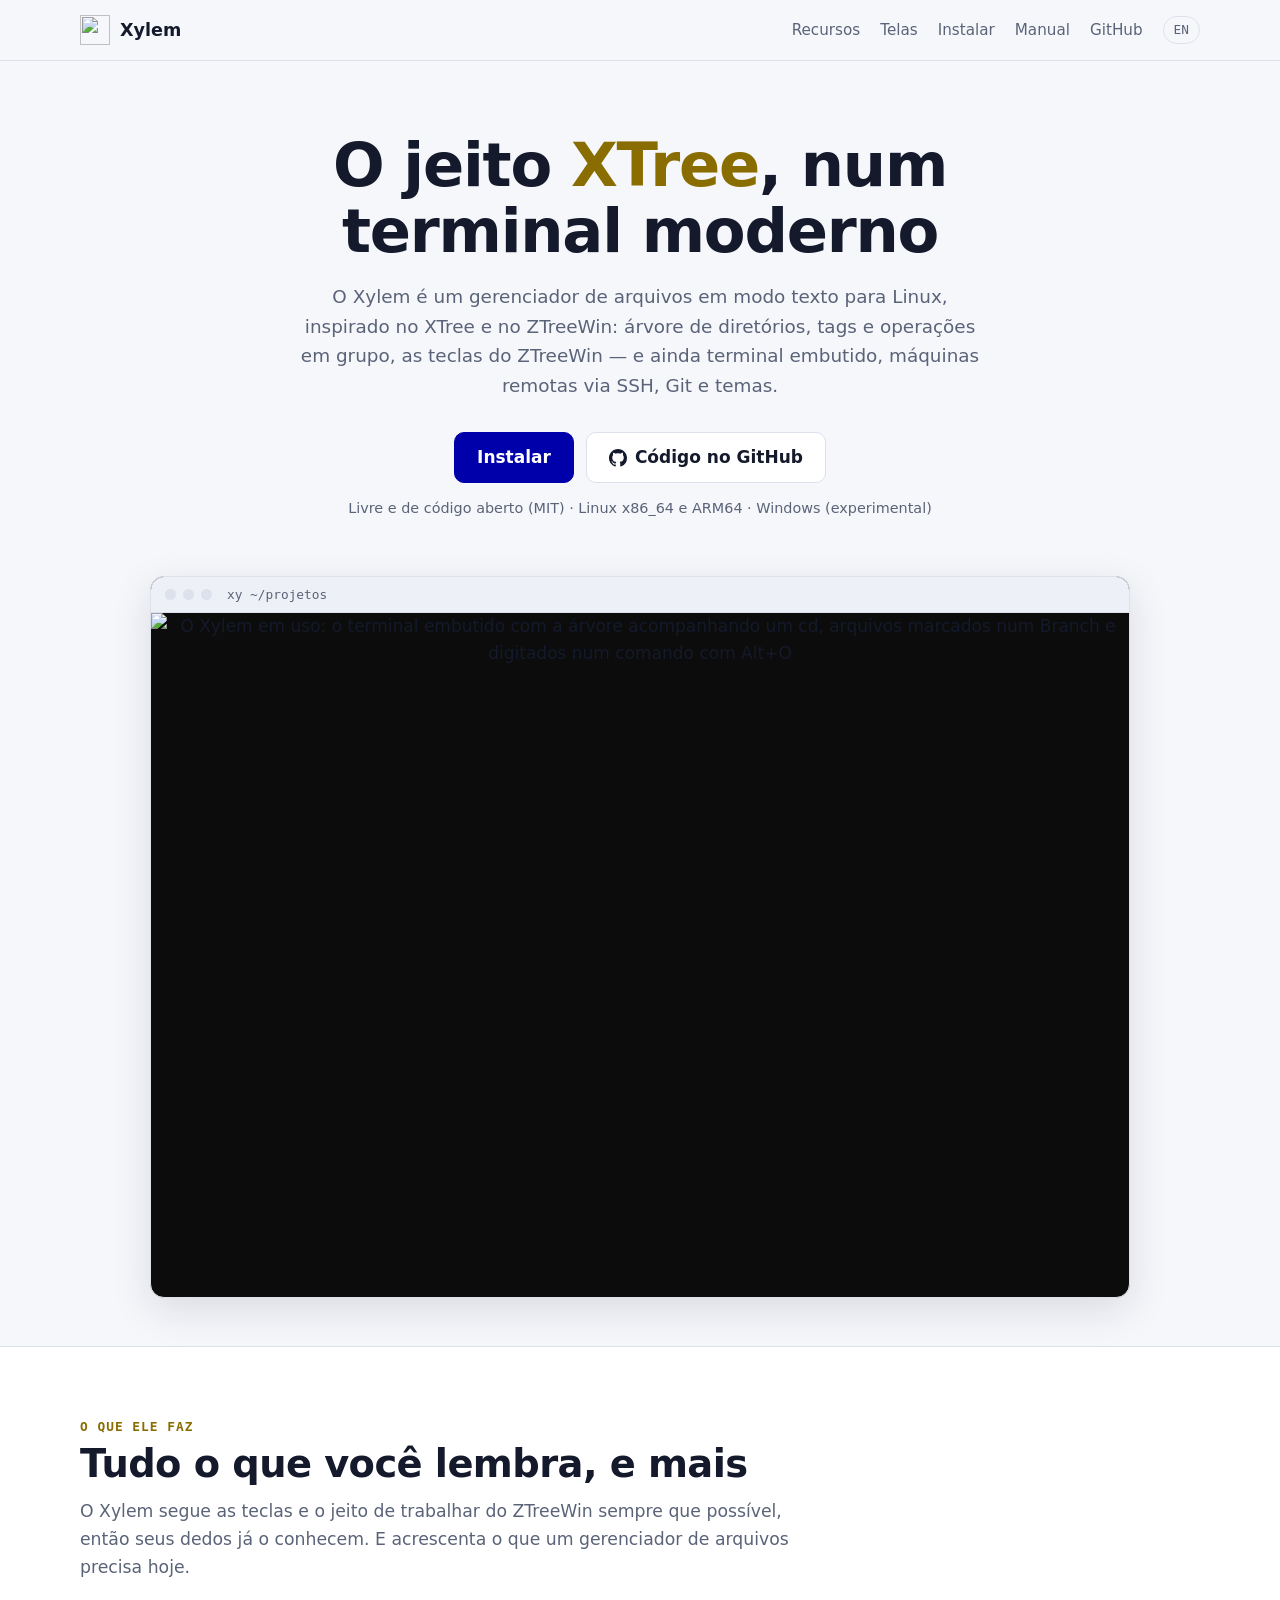
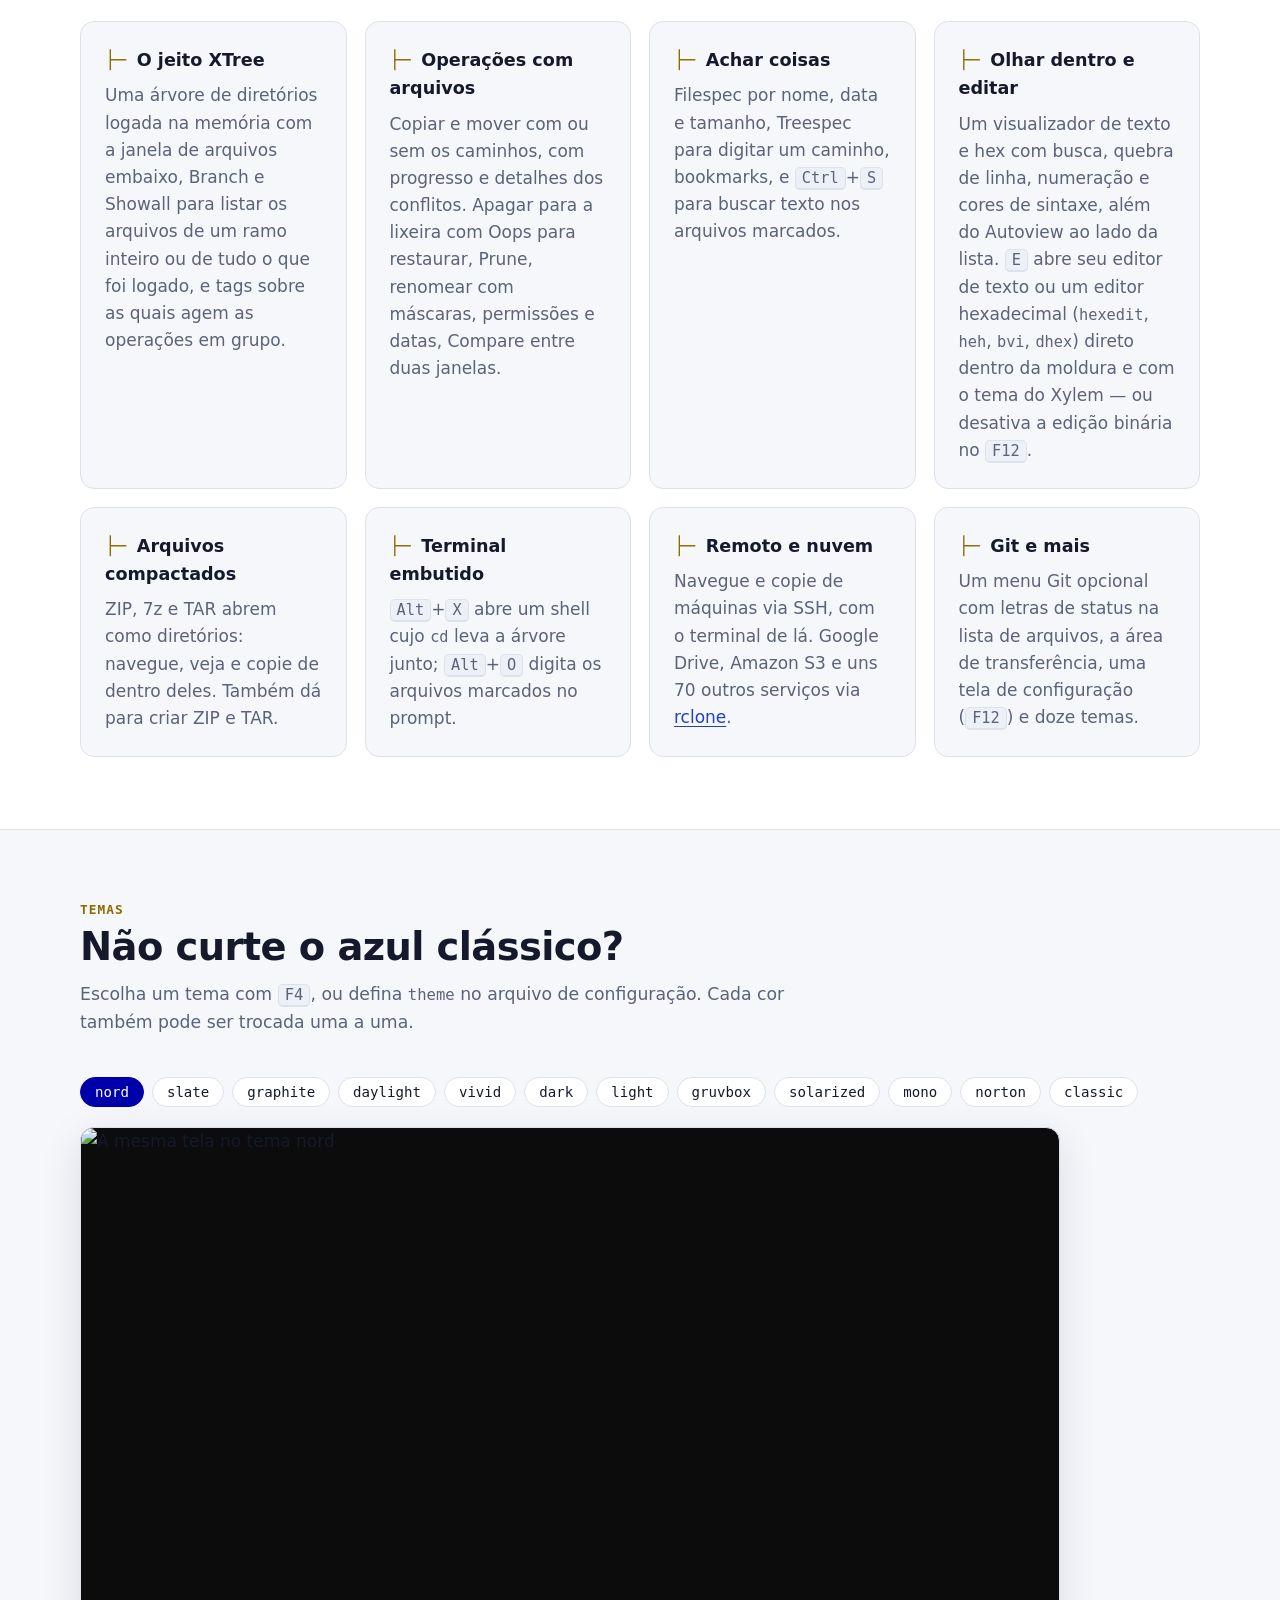
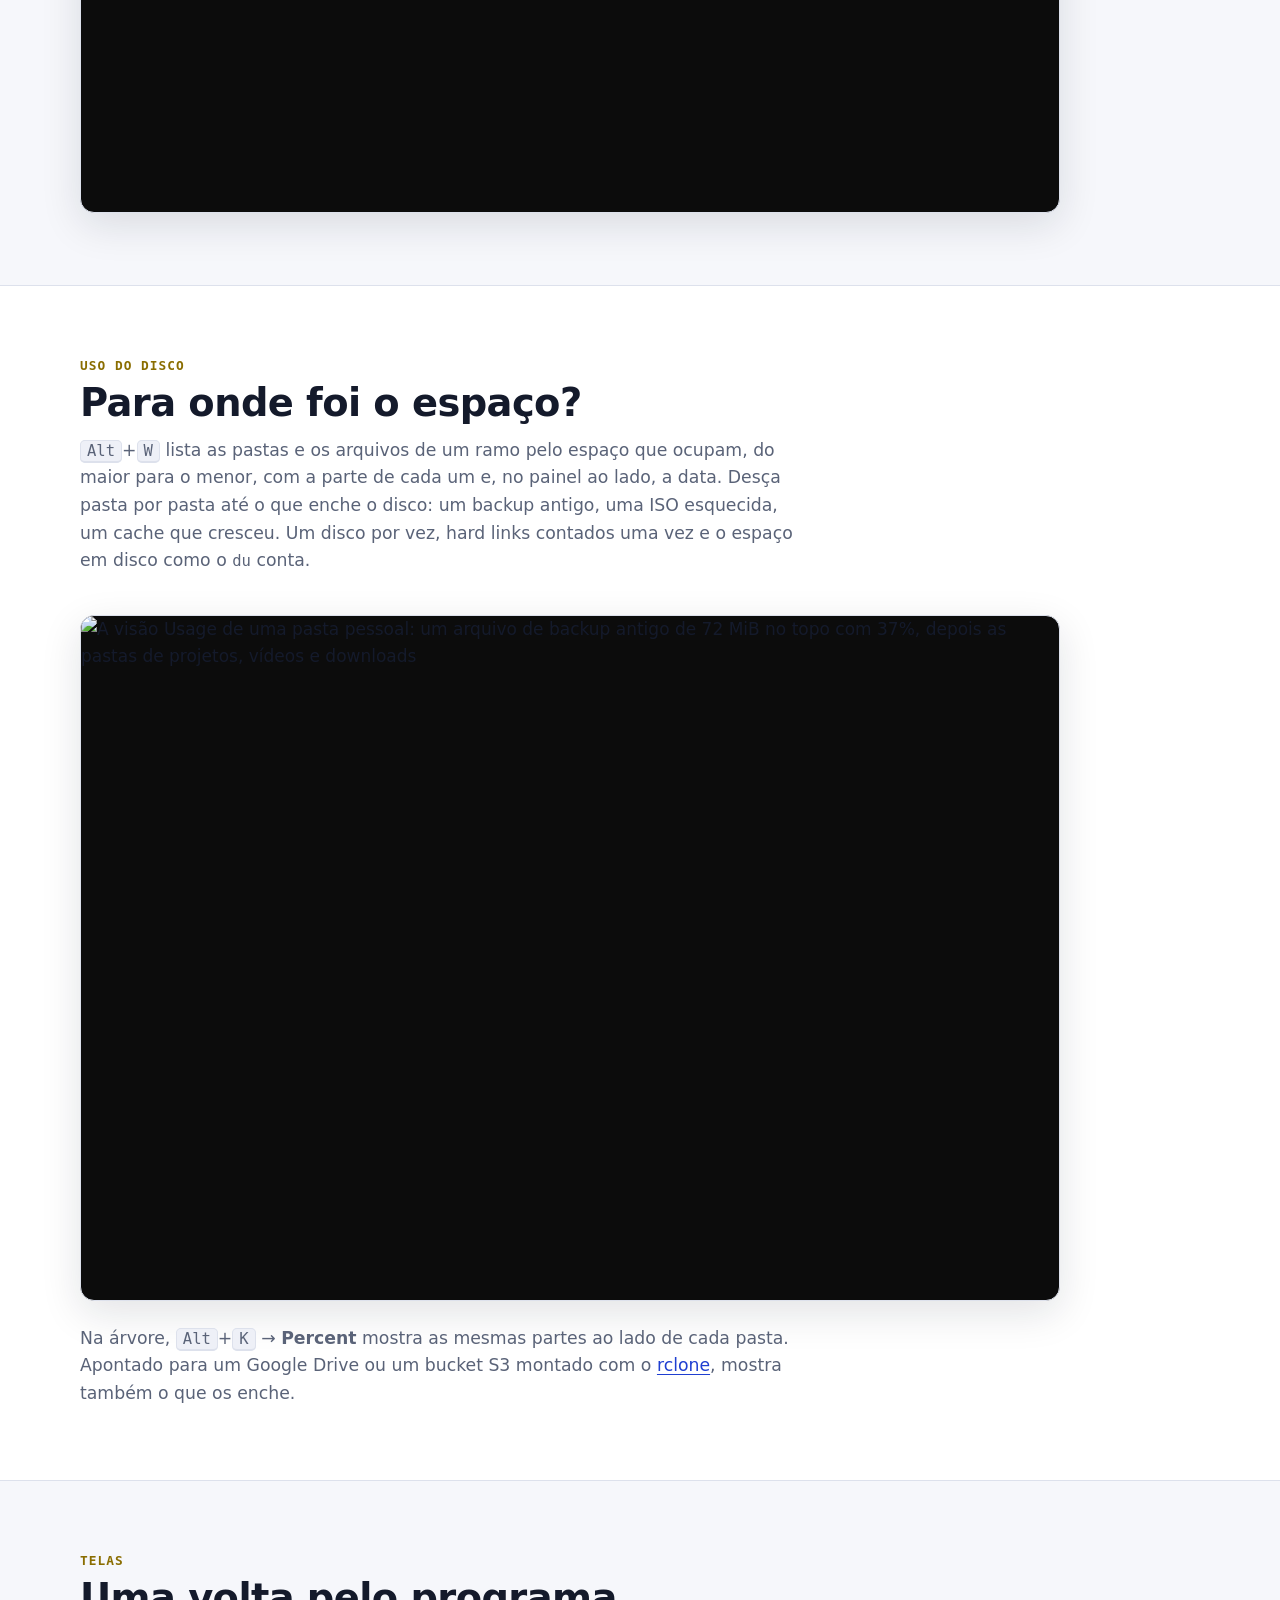
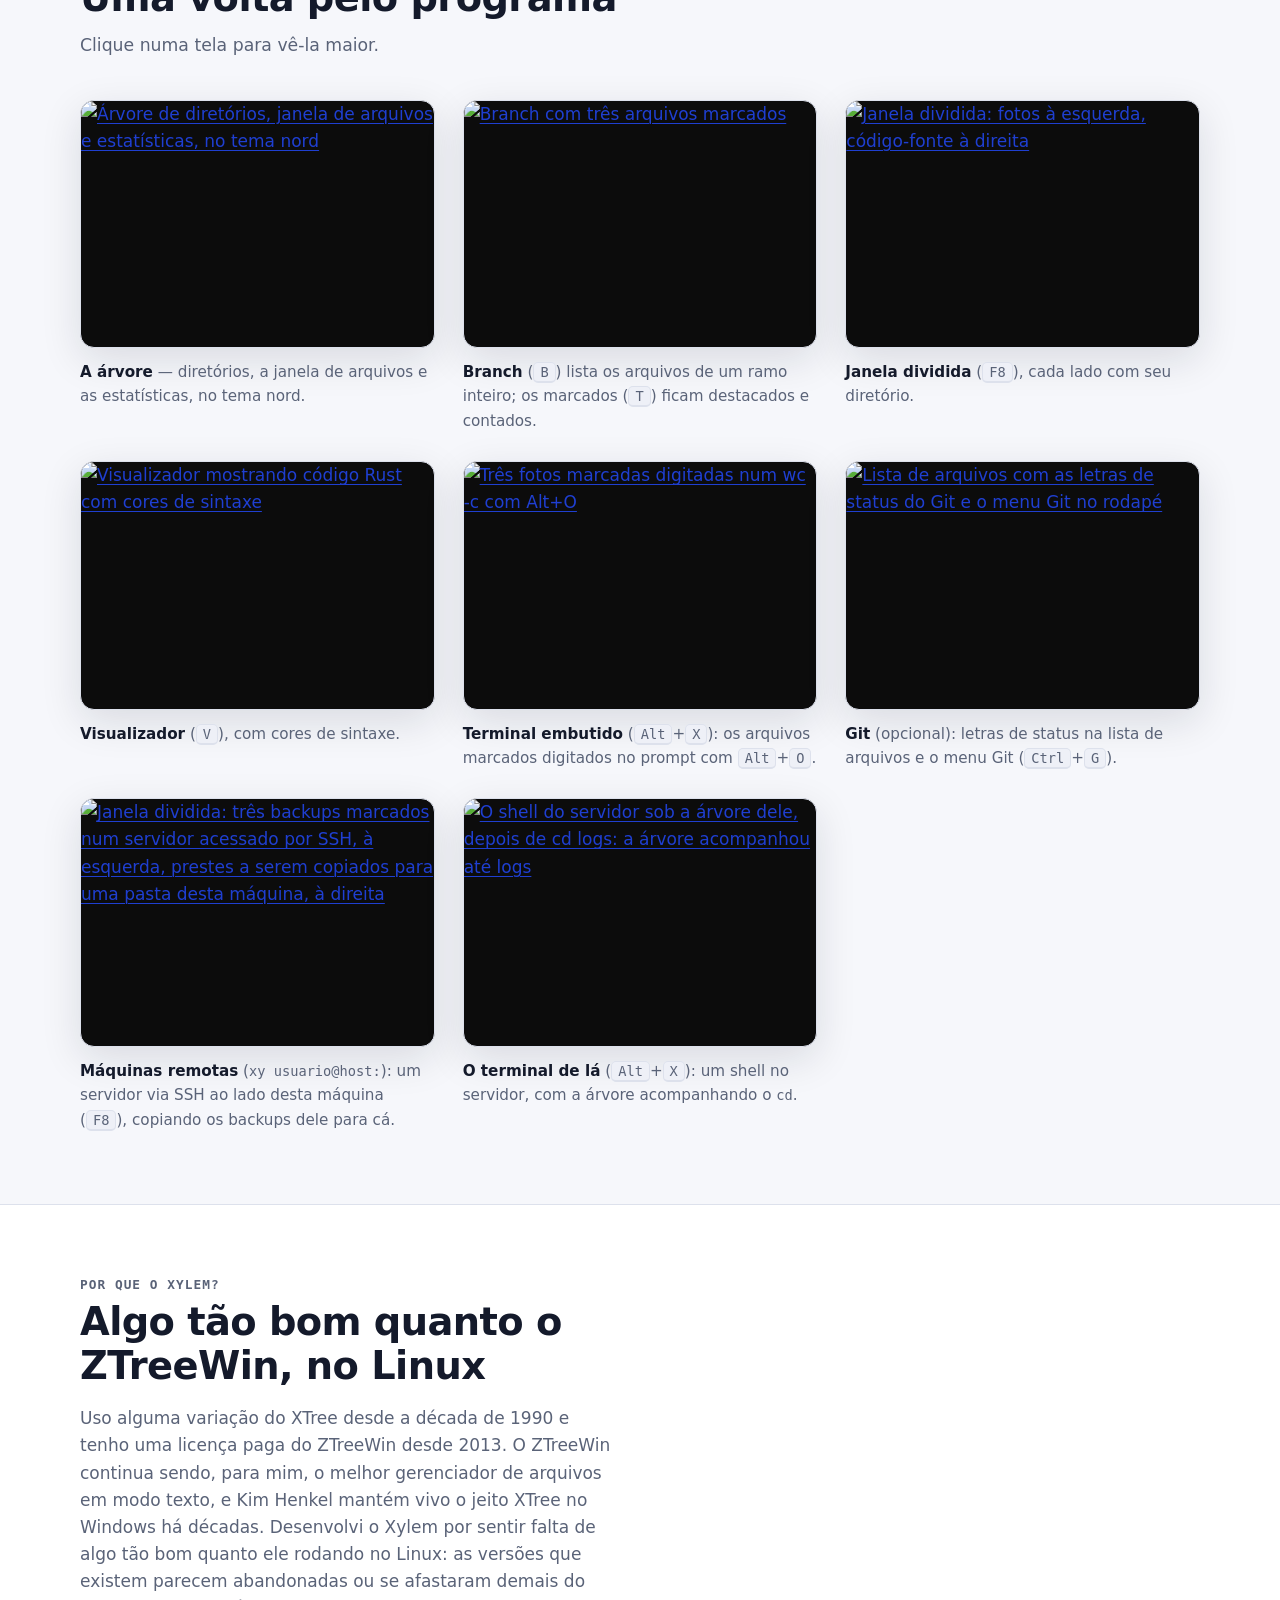
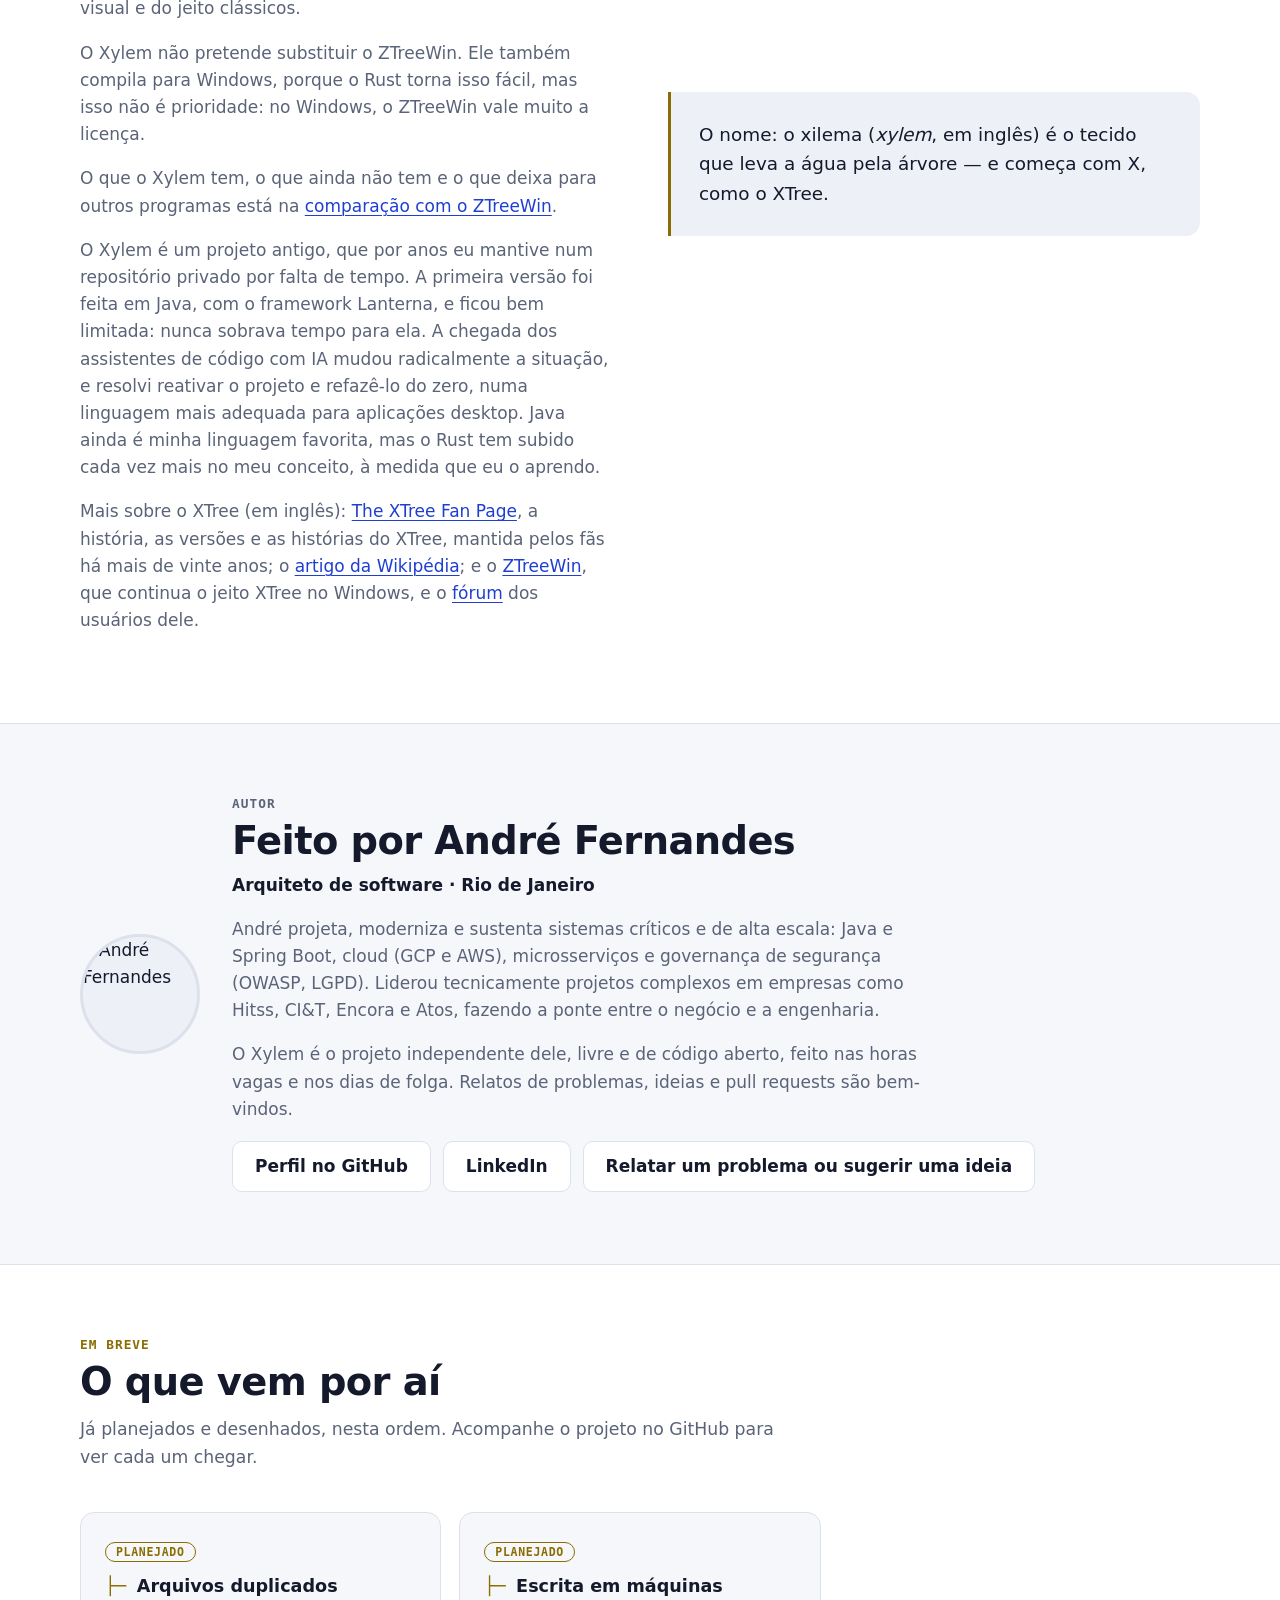
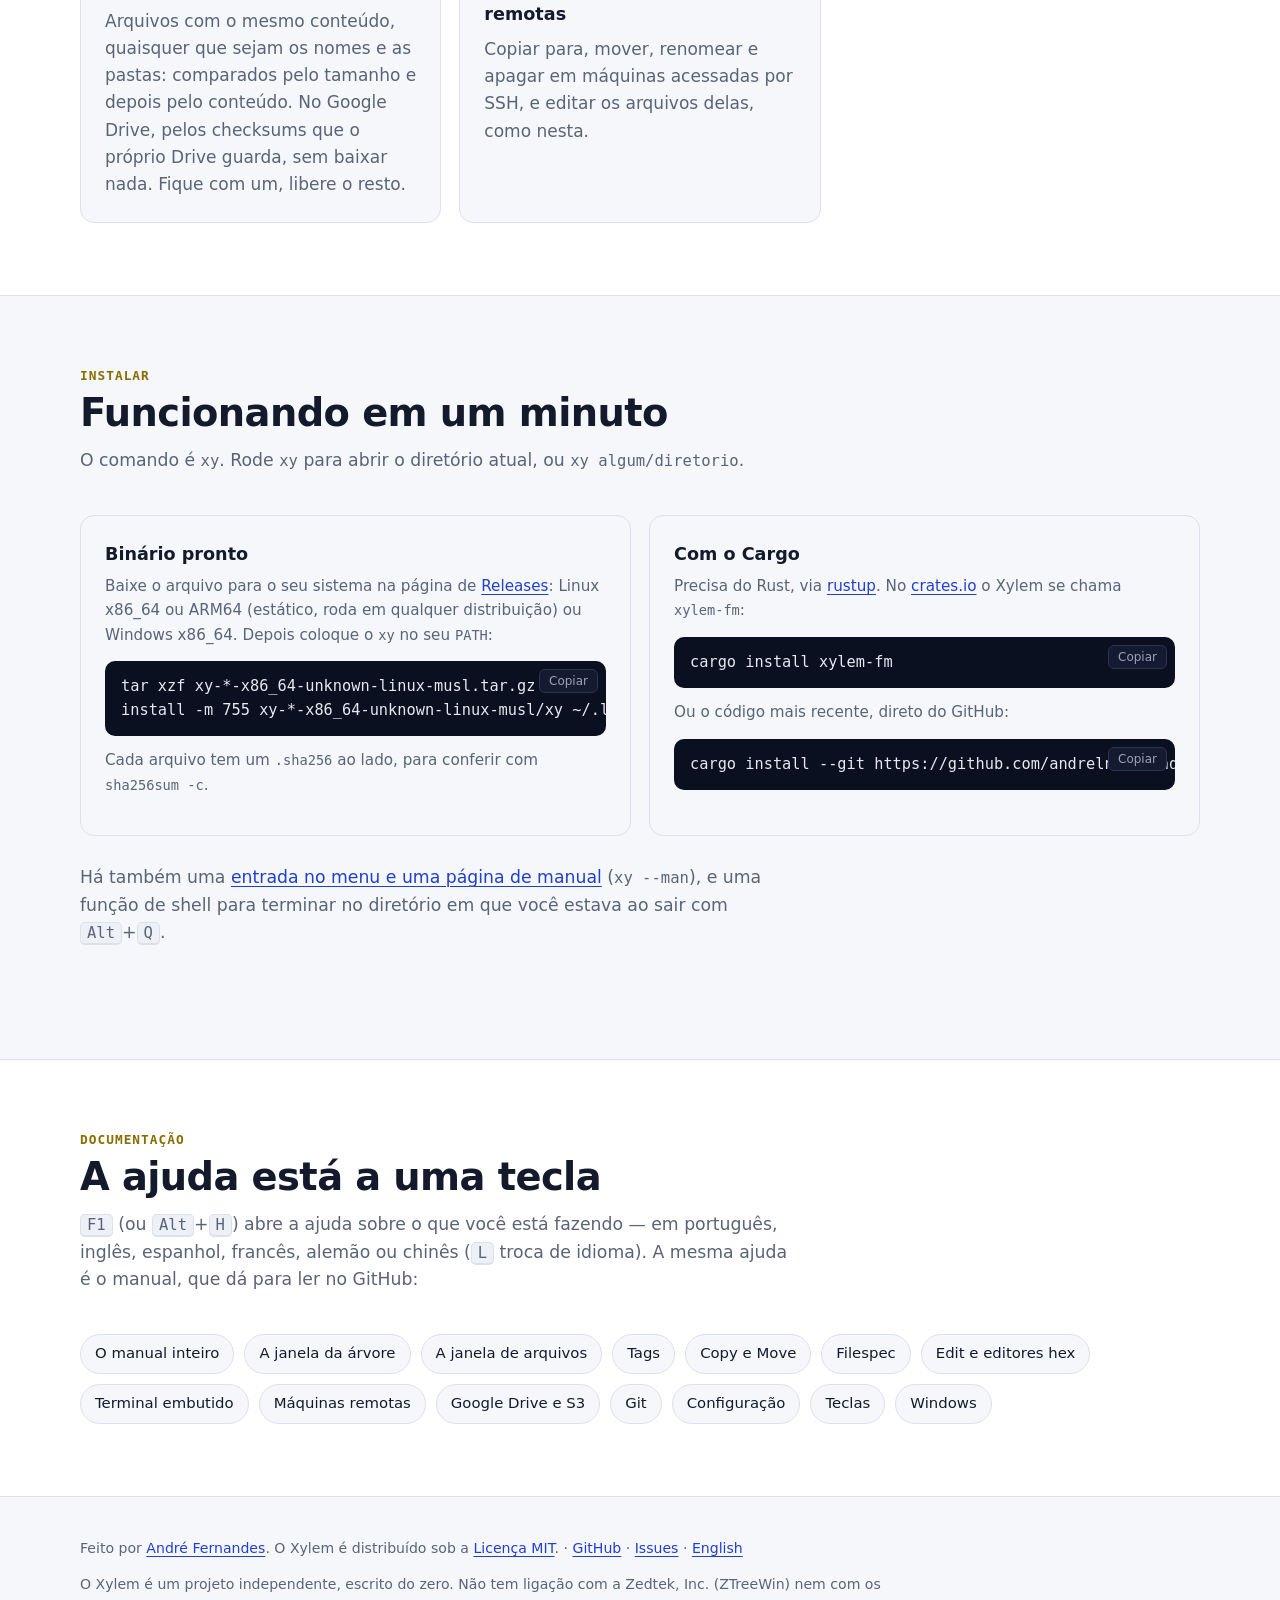
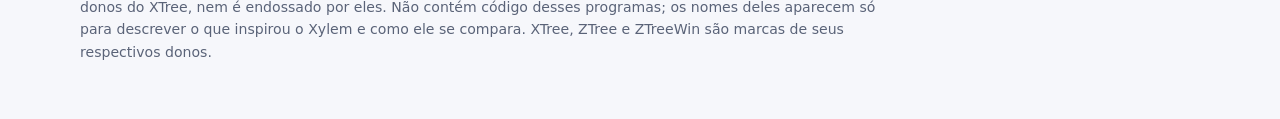
==== commit 30612bd7: "Website: the thank-you to ZTreeWin in "Why Xylem?" The paid license since 2013, Kim Henkel's work, a" ====
--- a/site/pt-br/index.html
+++ b/site/pt-br/index.html
@@ -201,11 +201,16 @@
         <div>
           <p class="eyebrow">Por que o Xylem?</p>
           <h2>Algo tão bom quanto o ZTreeWin, no Linux</h2>
-          <p>Uso alguma variação do XTree desde a década de 1990, e o ZTreeWin continua sendo, para
-            mim, o melhor gerenciador de arquivos em modo texto. Desenvolvi o Xylem por sentir falta
-            de algo tão bom quanto ele rodando no Linux: as versões que existem parecem
-            abandonadas ou se afastaram demais do visual e do jeito clássicos.</p>
-          <p>As diferenças em relação ao ZTreeWin estão na
+          <p>Uso alguma variação do XTree desde a década de 1990 e tenho uma licença paga do
+            ZTreeWin desde 2013. O ZTreeWin continua sendo, para mim, o melhor gerenciador de
+            arquivos em modo texto, e Kim Henkel mantém vivo o jeito XTree no Windows há décadas.
+            Desenvolvi o Xylem por sentir falta de algo tão bom quanto ele rodando no Linux: as
+            versões que existem parecem abandonadas ou se afastaram demais do visual e do jeito
+            clássicos.</p>
+          <p>O Xylem não pretende substituir o ZTreeWin. Ele também compila para Windows, porque o
+            Rust torna isso fácil, mas isso não é prioridade: no Windows, o ZTreeWin vale muito a
+            licença.</p>
+          <p>O que o Xylem tem, o que ainda não tem e o que deixa para outros programas está na
             <a href="https://github.com/andrelnfernandes/xylem/blob/main/docs/manual/pt/ztreewin.md">comparação com o ZTreeWin</a>.</p>
           <p>O Xylem é um projeto antigo, que por anos eu mantive num repositório privado por falta
             de tempo. A primeira versão foi feita em Java, com o framework Lanterna, e ficou bem
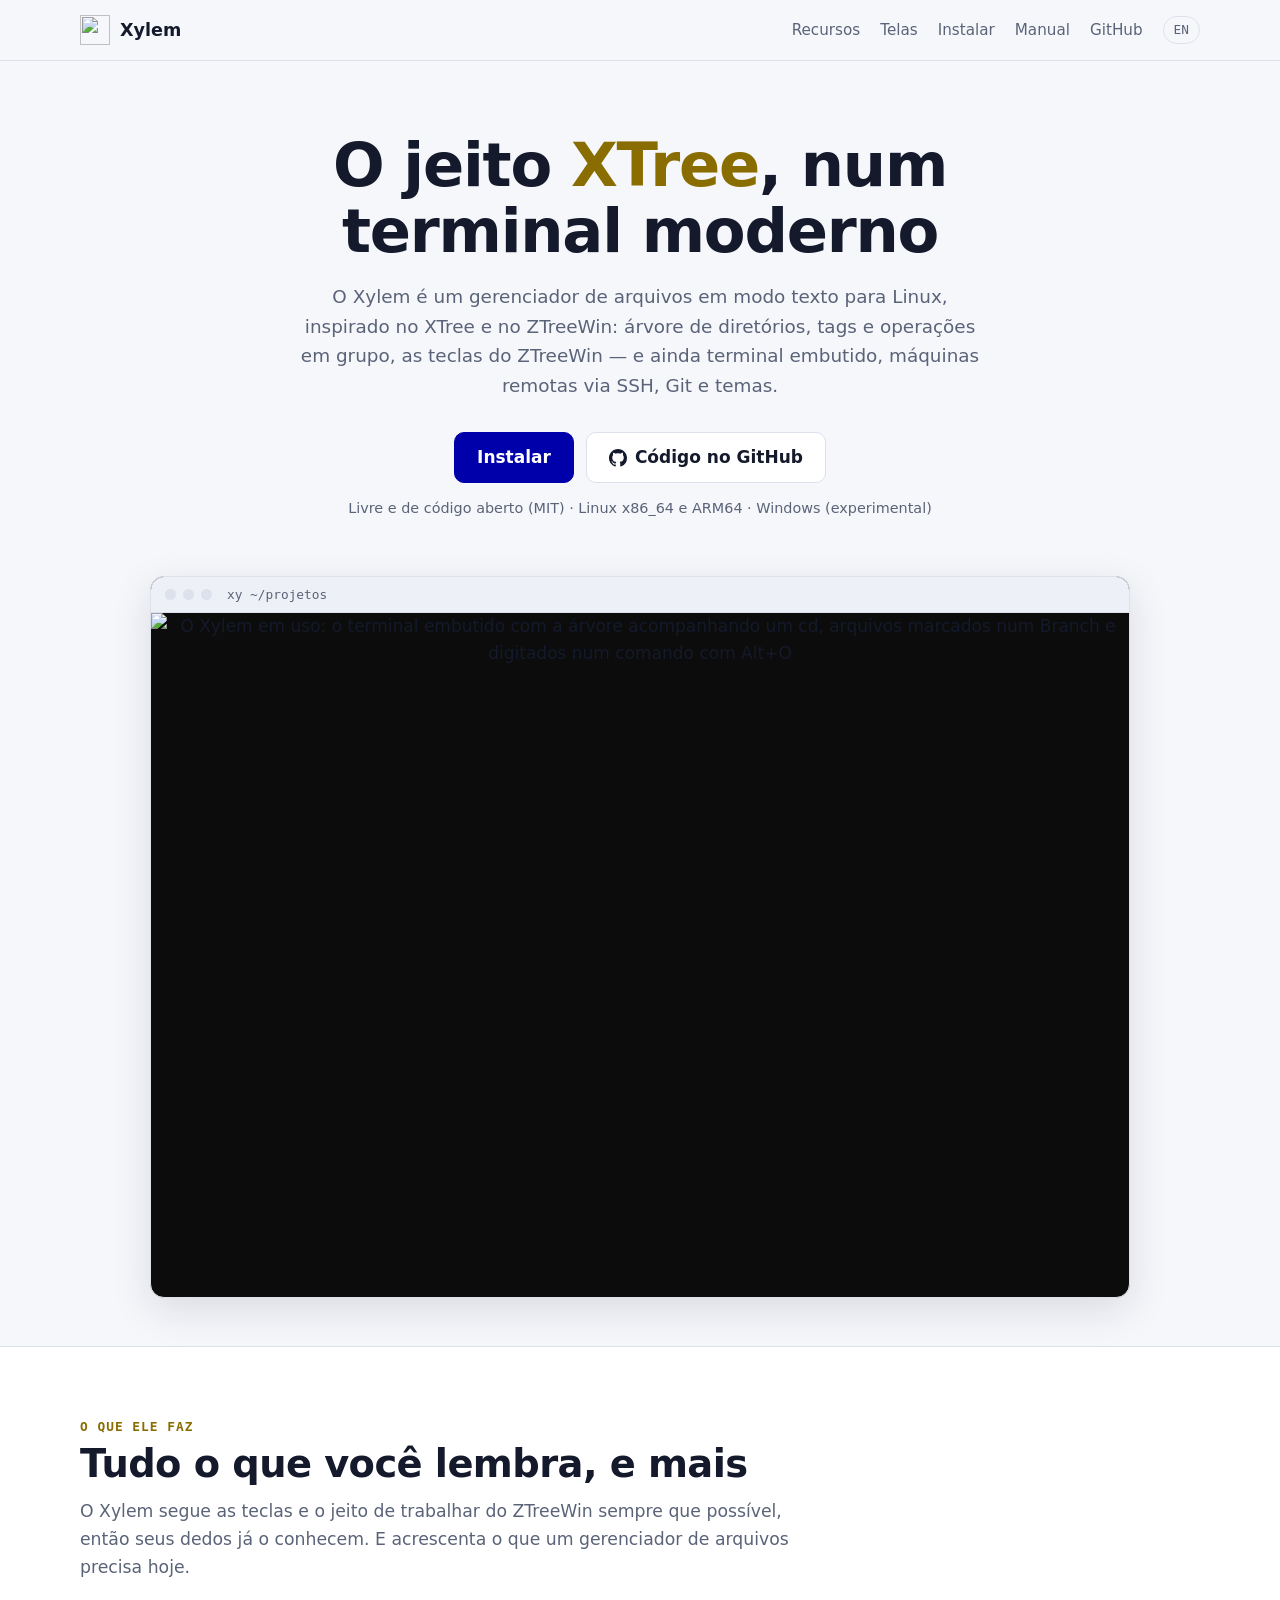
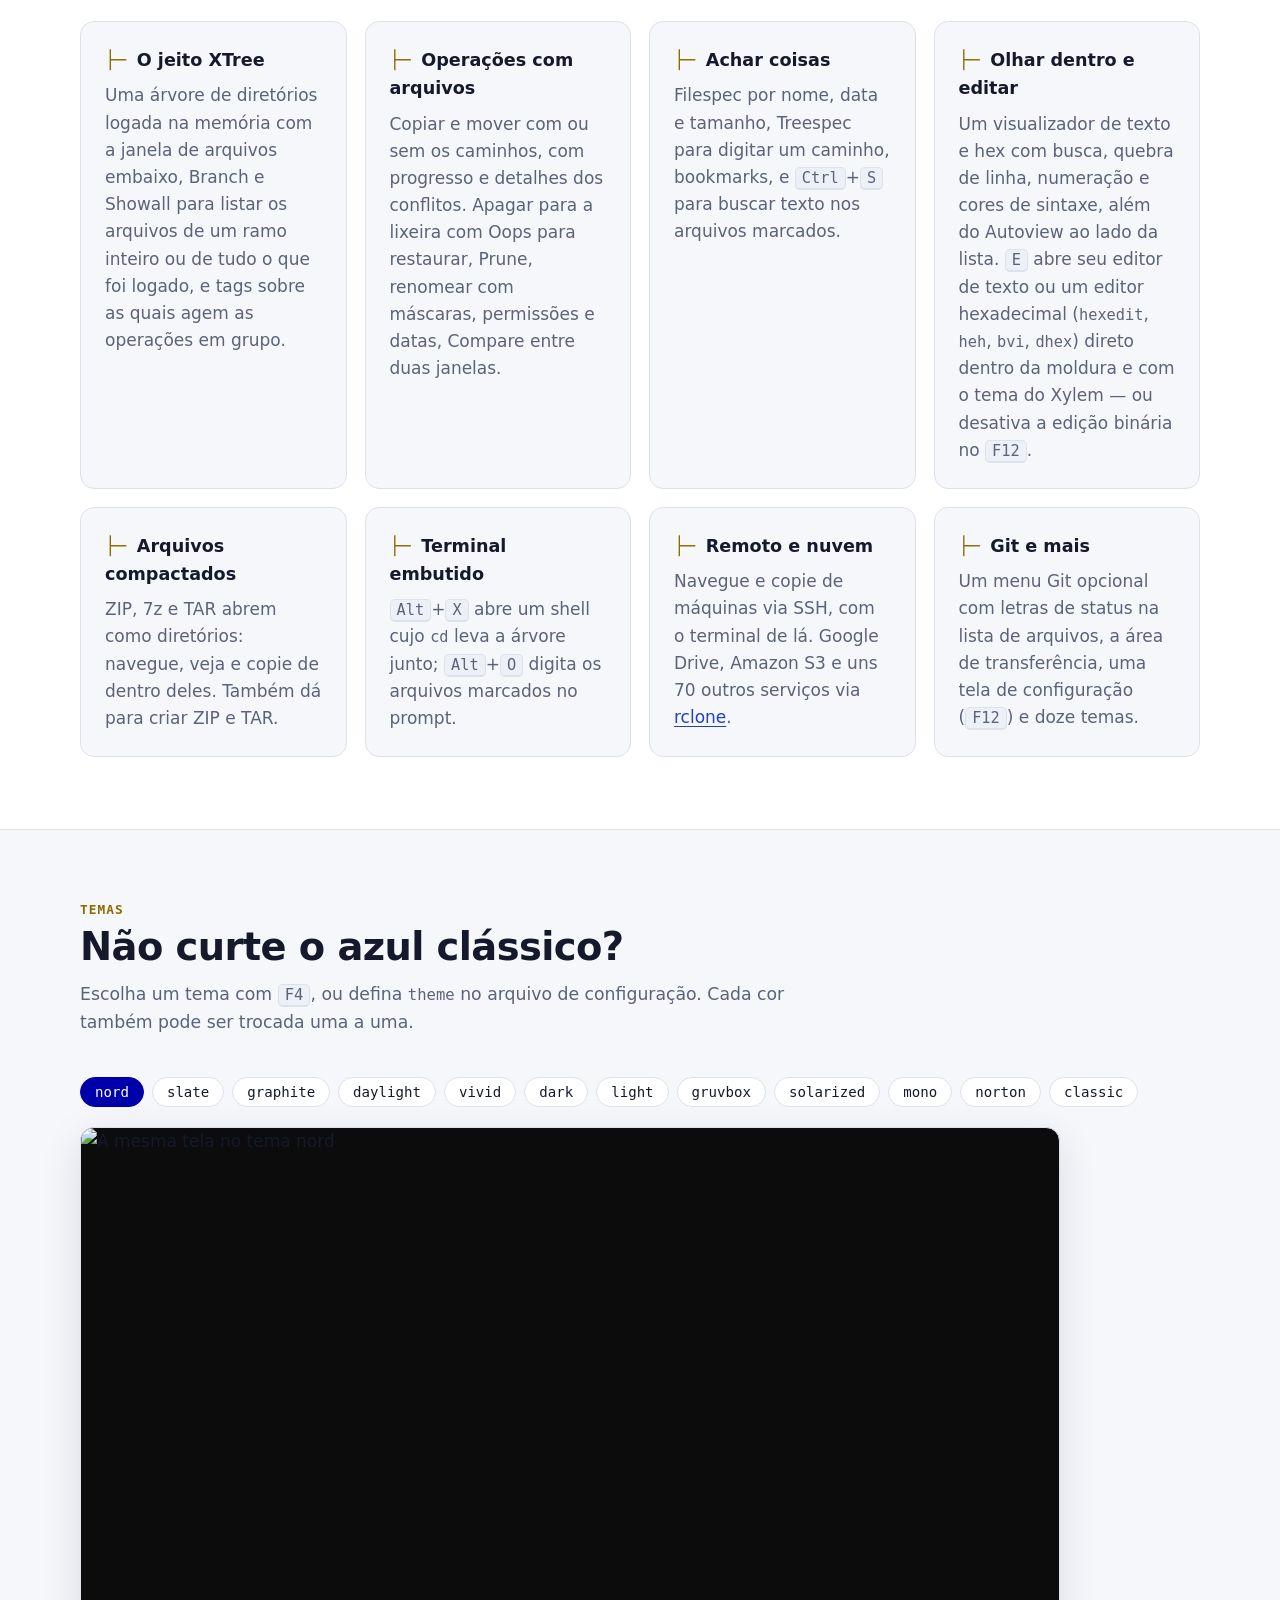
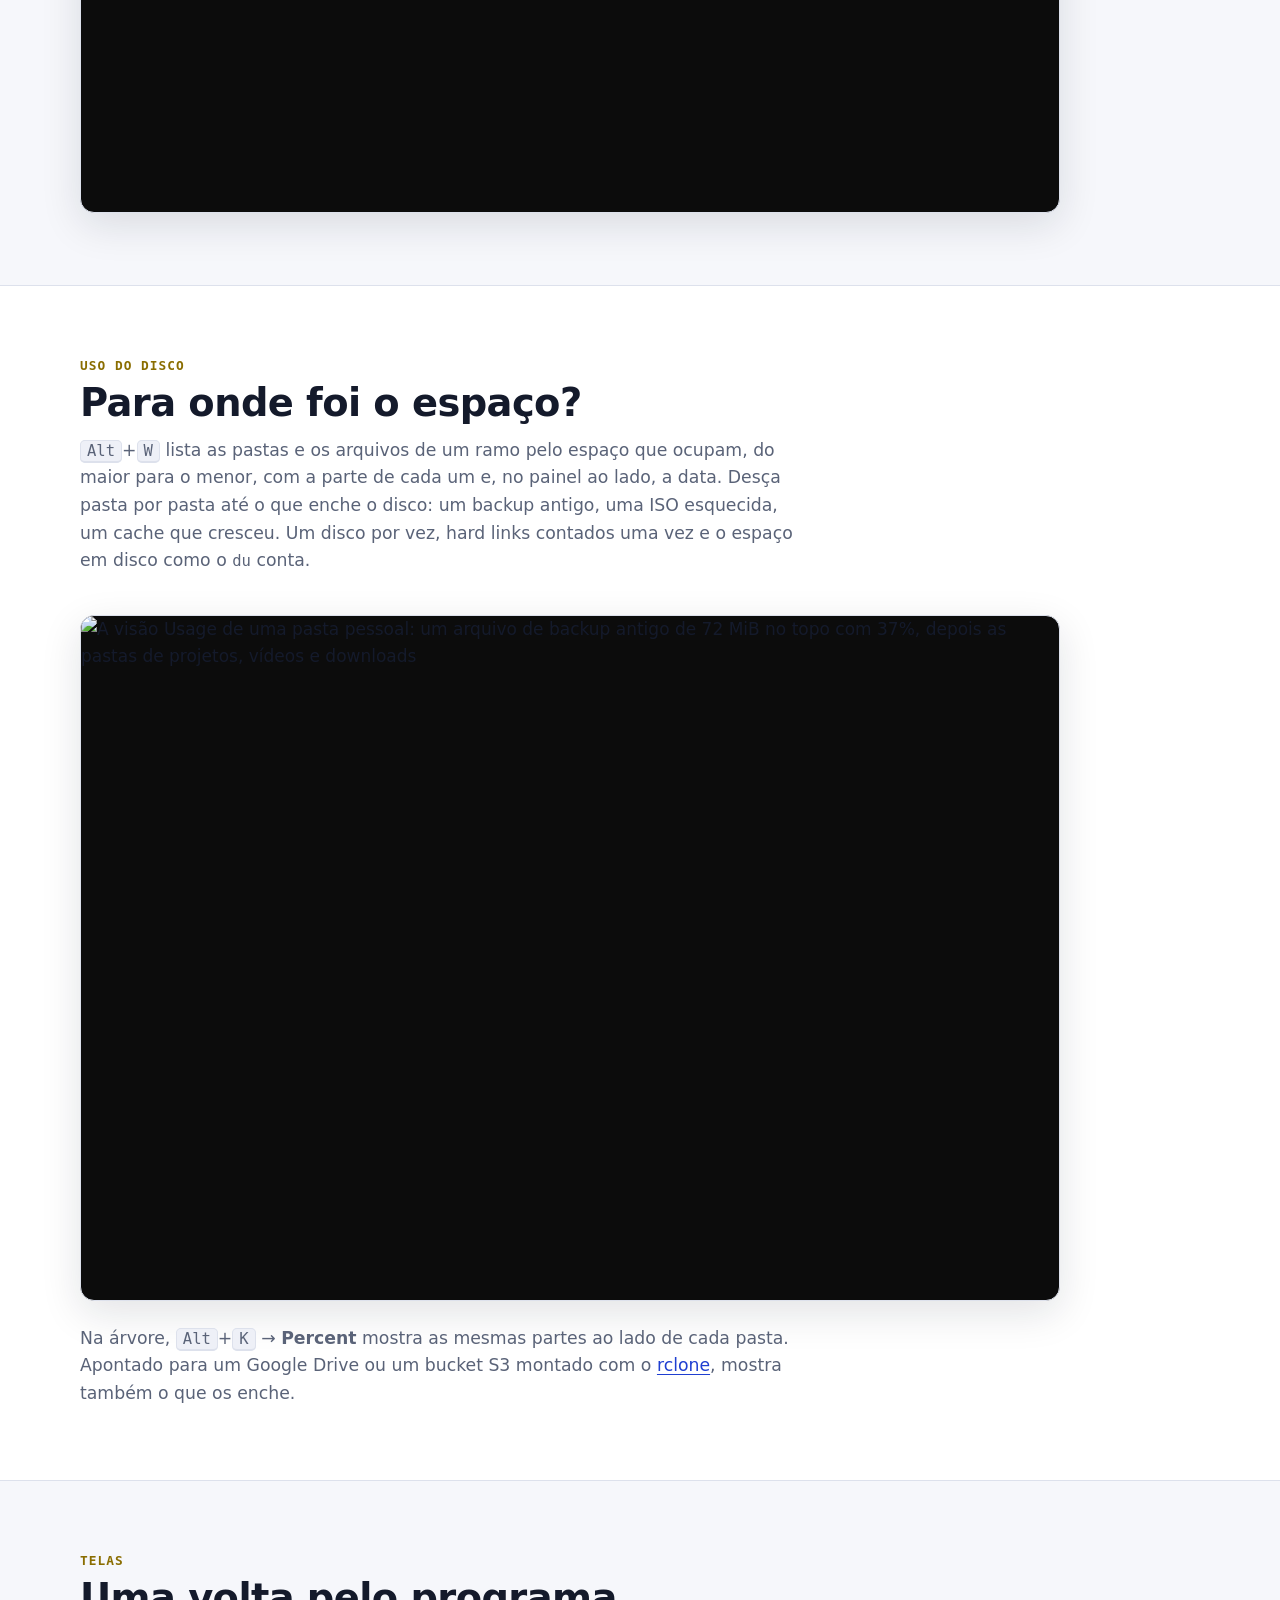
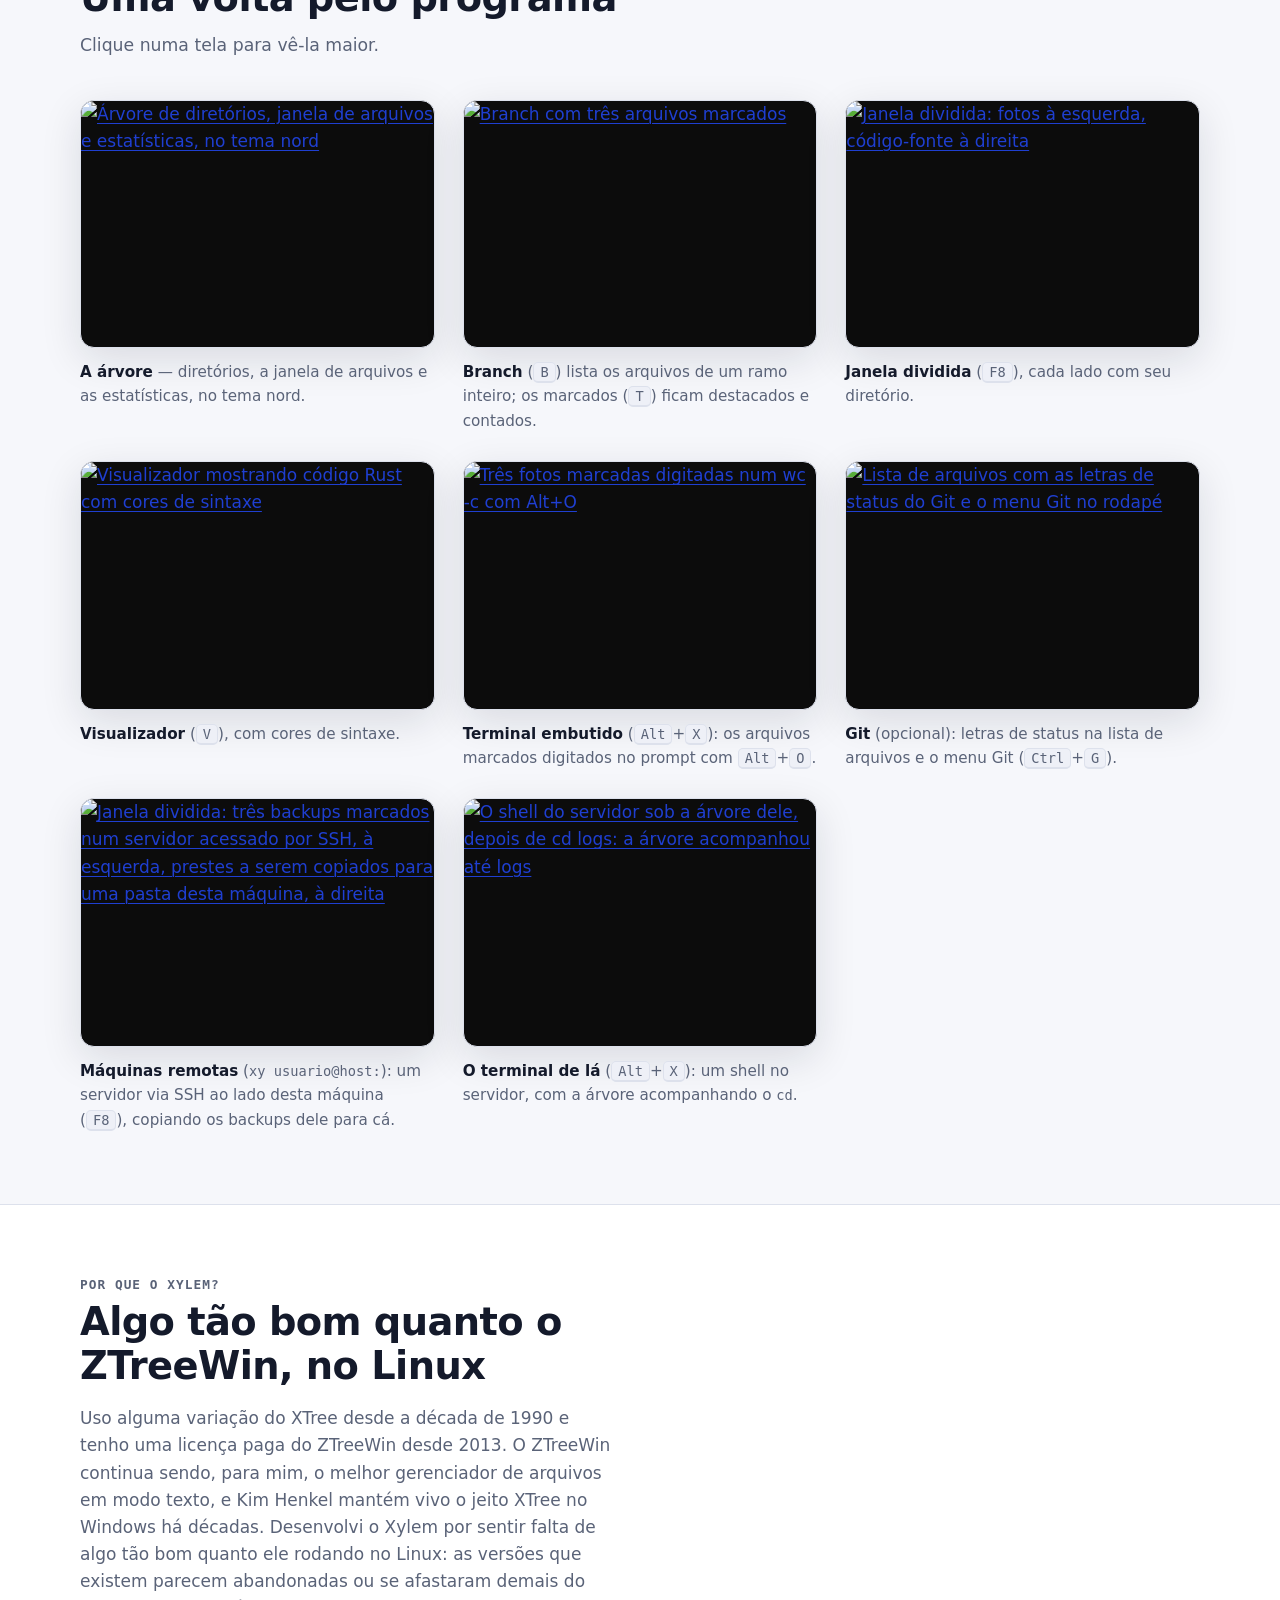
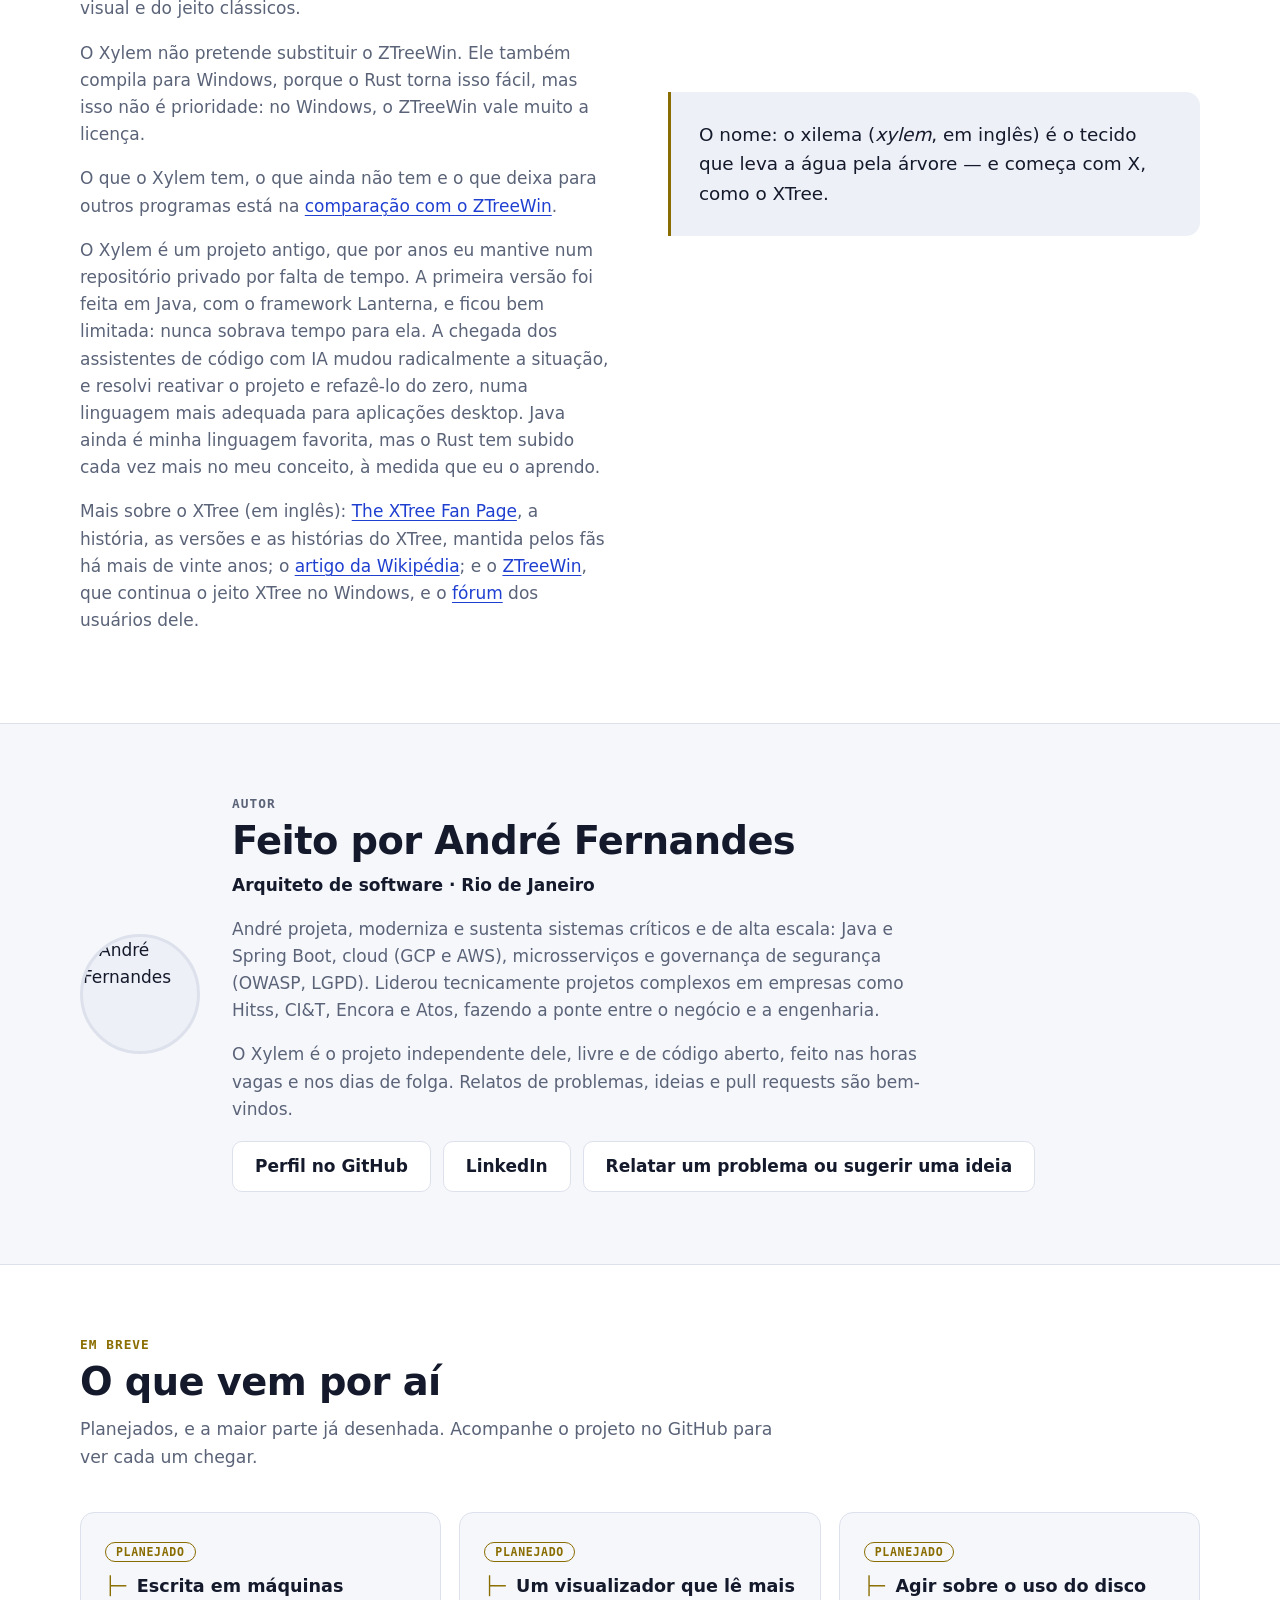
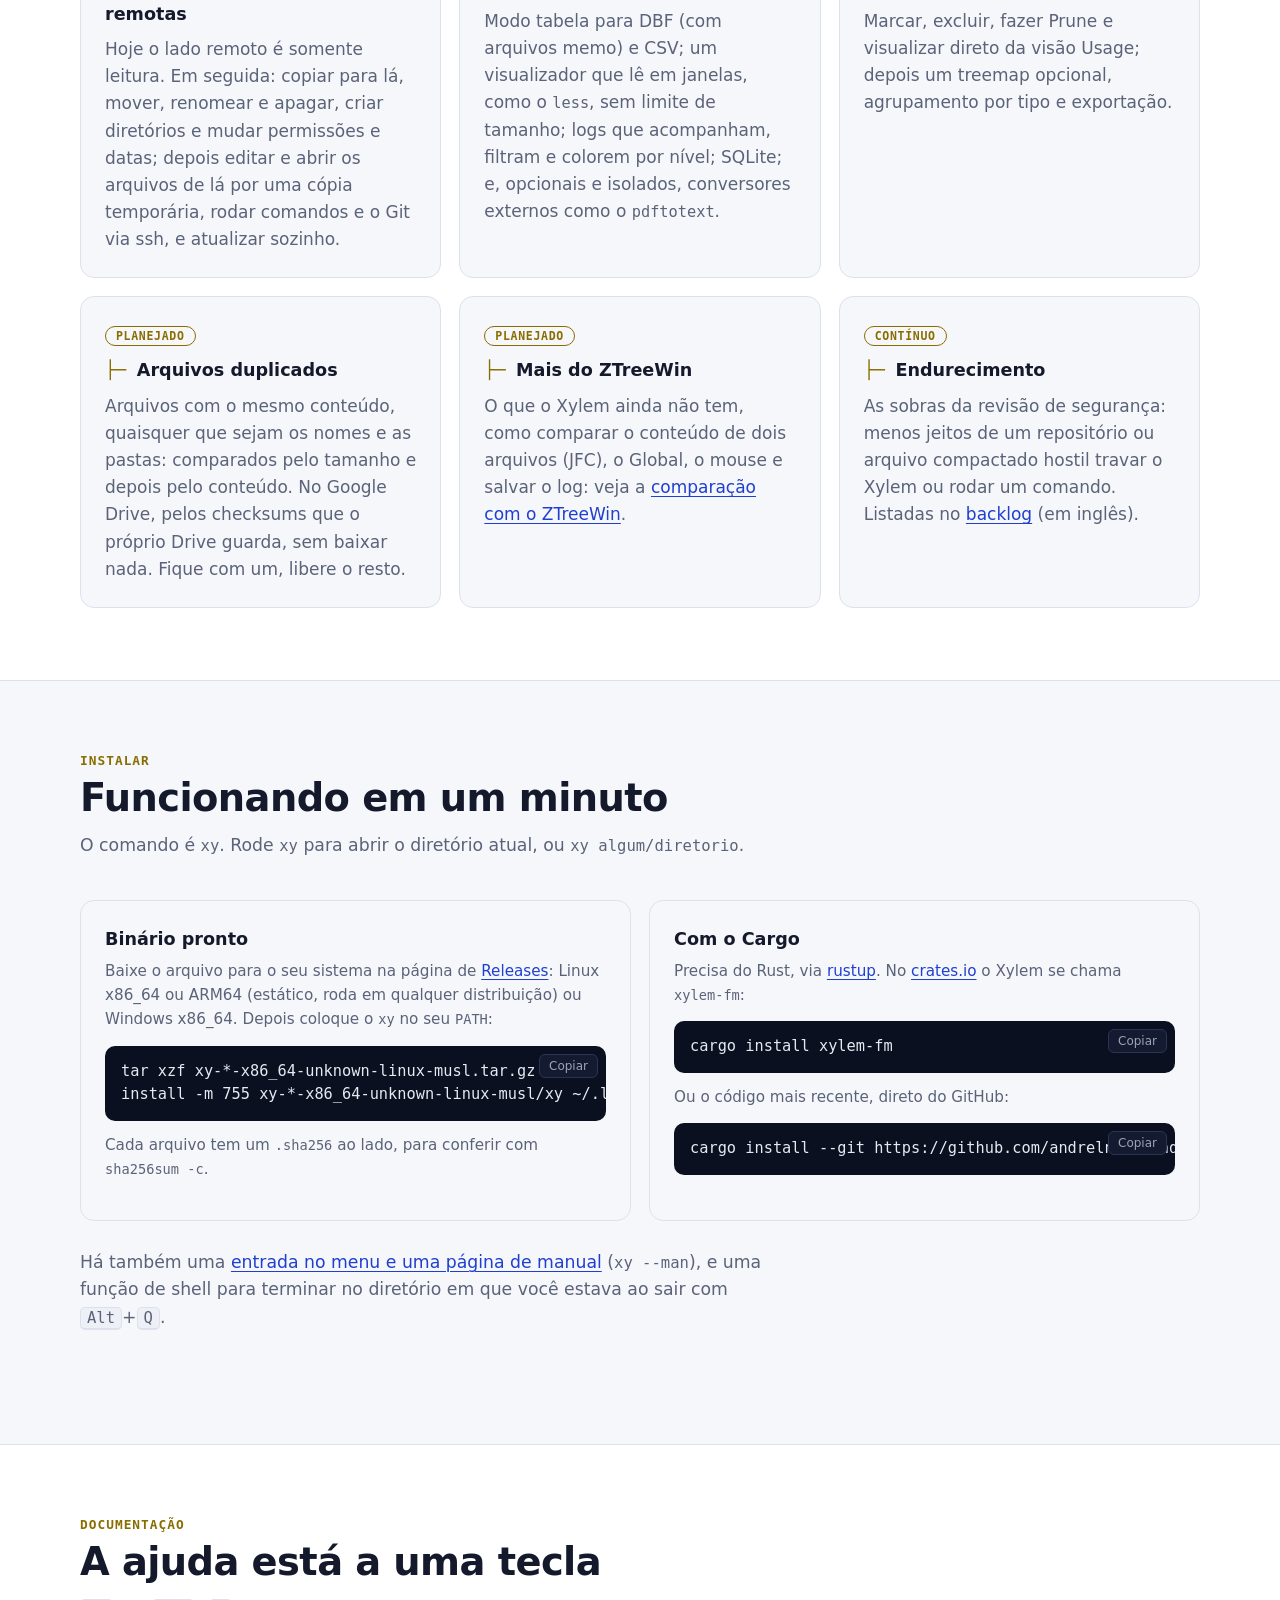
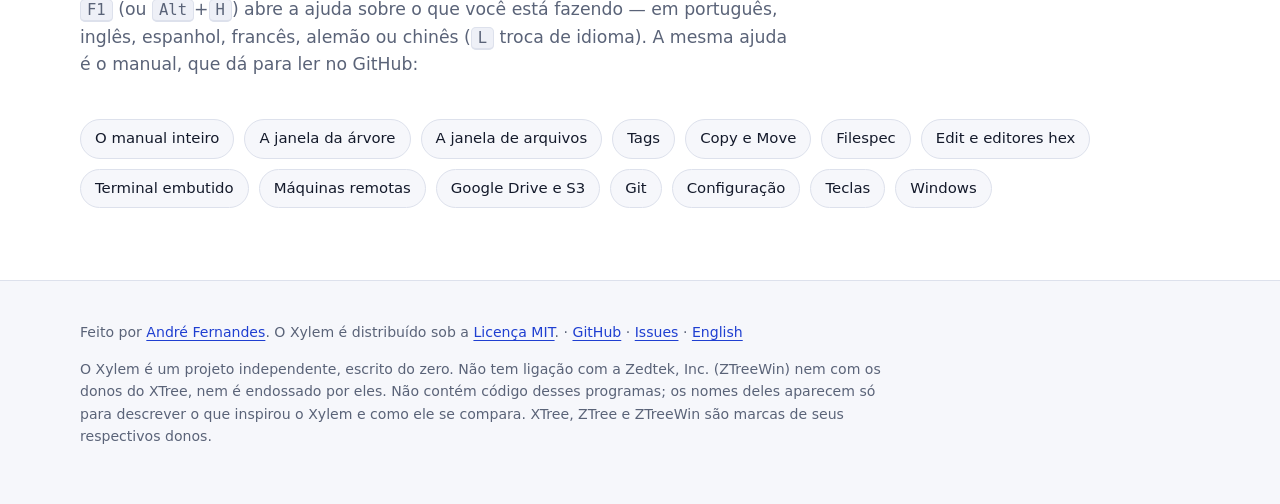
==== commit 50889d01: "Roadmap: what is done, what comes next and what is for later The roadmap stopped at phases 0 to 4, a" ====
--- a/site/pt-br/index.html
+++ b/site/pt-br/index.html
@@ -255,8 +255,23 @@
       <div class="wrap">
         <p class="eyebrow">Em breve</p>
         <h2>O que vem por aí</h2>
-        <p class="section-lead">Já planejados e desenhados, nesta ordem. Acompanhe o projeto no GitHub para ver cada um chegar.</p>
+        <p class="section-lead">Planejados, e a maior parte já desenhada. Acompanhe o projeto no GitHub para ver cada um chegar.</p>
         <div class="features soon">
+          <div class="feature">
+            <p class="badge">Planejado</p>
+            <h3>Escrita em máquinas remotas</h3>
+            <p>Hoje o lado remoto é somente leitura. Em seguida: copiar para lá, mover, renomear e apagar, criar diretórios e mudar permissões e datas; depois editar e abrir os arquivos de lá por uma cópia temporária, rodar comandos e o Git via ssh, e atualizar sozinho.</p>
+          </div>
+          <div class="feature">
+            <p class="badge">Planejado</p>
+            <h3>Um visualizador que lê mais</h3>
+            <p>Modo tabela para DBF (com arquivos memo) e CSV; um visualizador que lê em janelas, como o <code>less</code>, sem limite de tamanho; logs que acompanham, filtram e colorem por nível; SQLite; e, opcionais e isolados, conversores externos como o <code>pdftotext</code>.</p>
+          </div>
+          <div class="feature">
+            <p class="badge">Planejado</p>
+            <h3>Agir sobre o uso do disco</h3>
+            <p>Marcar, excluir, fazer Prune e visualizar direto da visão Usage; depois um treemap opcional, agrupamento por tipo e exportação.</p>
+          </div>
           <div class="feature">
             <p class="badge">Planejado</p>
             <h3>Arquivos duplicados</h3>
@@ -264,8 +279,13 @@
           </div>
           <div class="feature">
             <p class="badge">Planejado</p>
-            <h3>Escrita em máquinas remotas</h3>
-            <p>Copiar para, mover, renomear e apagar em máquinas acessadas por SSH, e editar os arquivos delas, como nesta.</p>
+            <h3>Mais do ZTreeWin</h3>
+            <p>O que o Xylem ainda não tem, como comparar o conteúdo de dois arquivos (JFC), o Global, o mouse e salvar o log: veja a <a href="https://github.com/andrelnfernandes/xylem/blob/main/docs/manual/pt/ztreewin.md">comparação com o ZTreeWin</a>.</p>
+          </div>
+          <div class="feature">
+            <p class="badge">Contínuo</p>
+            <h3>Endurecimento</h3>
+            <p>As sobras da revisão de segurança: menos jeitos de um repositório ou arquivo compactado hostil travar o Xylem ou rodar um comando. Listadas no <a href="https://github.com/andrelnfernandes/xylem/blob/main/BACKLOG.md">backlog</a> (em inglês).</p>
           </div>
         </div>
       </div>
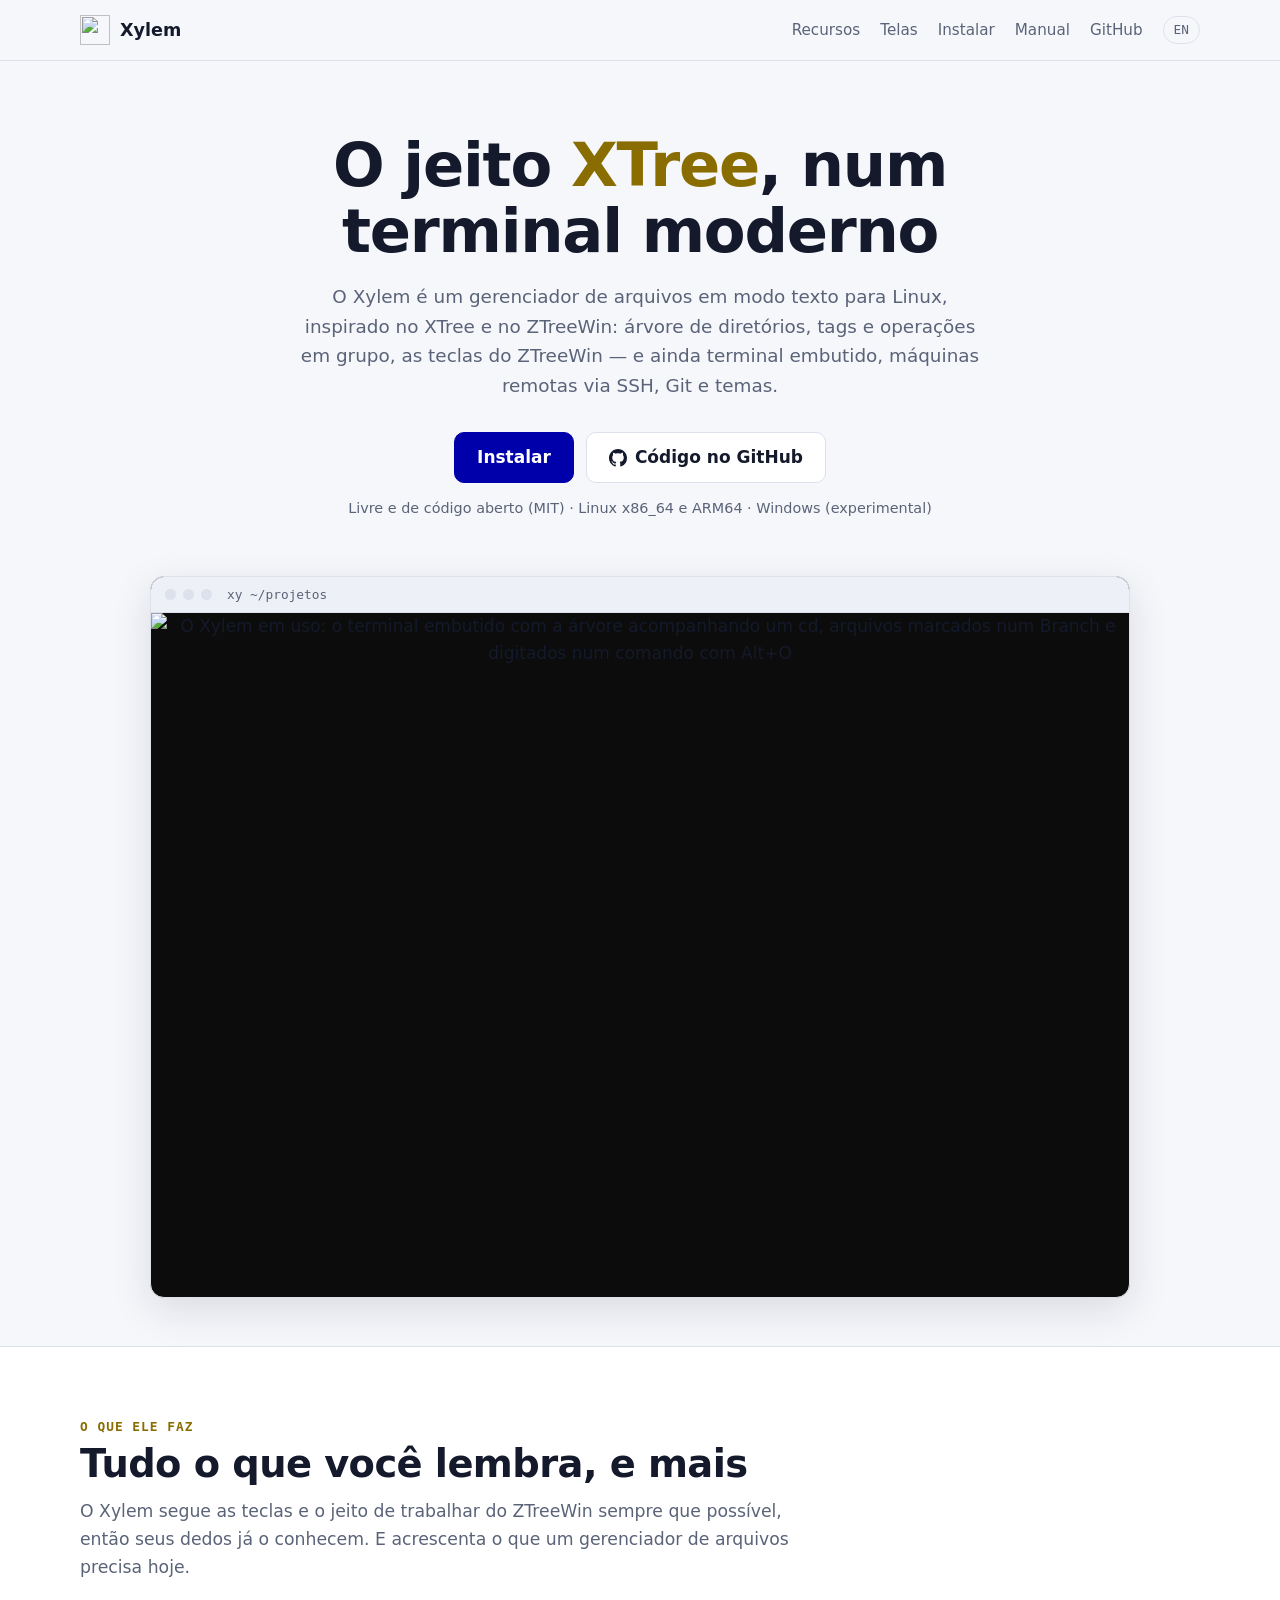
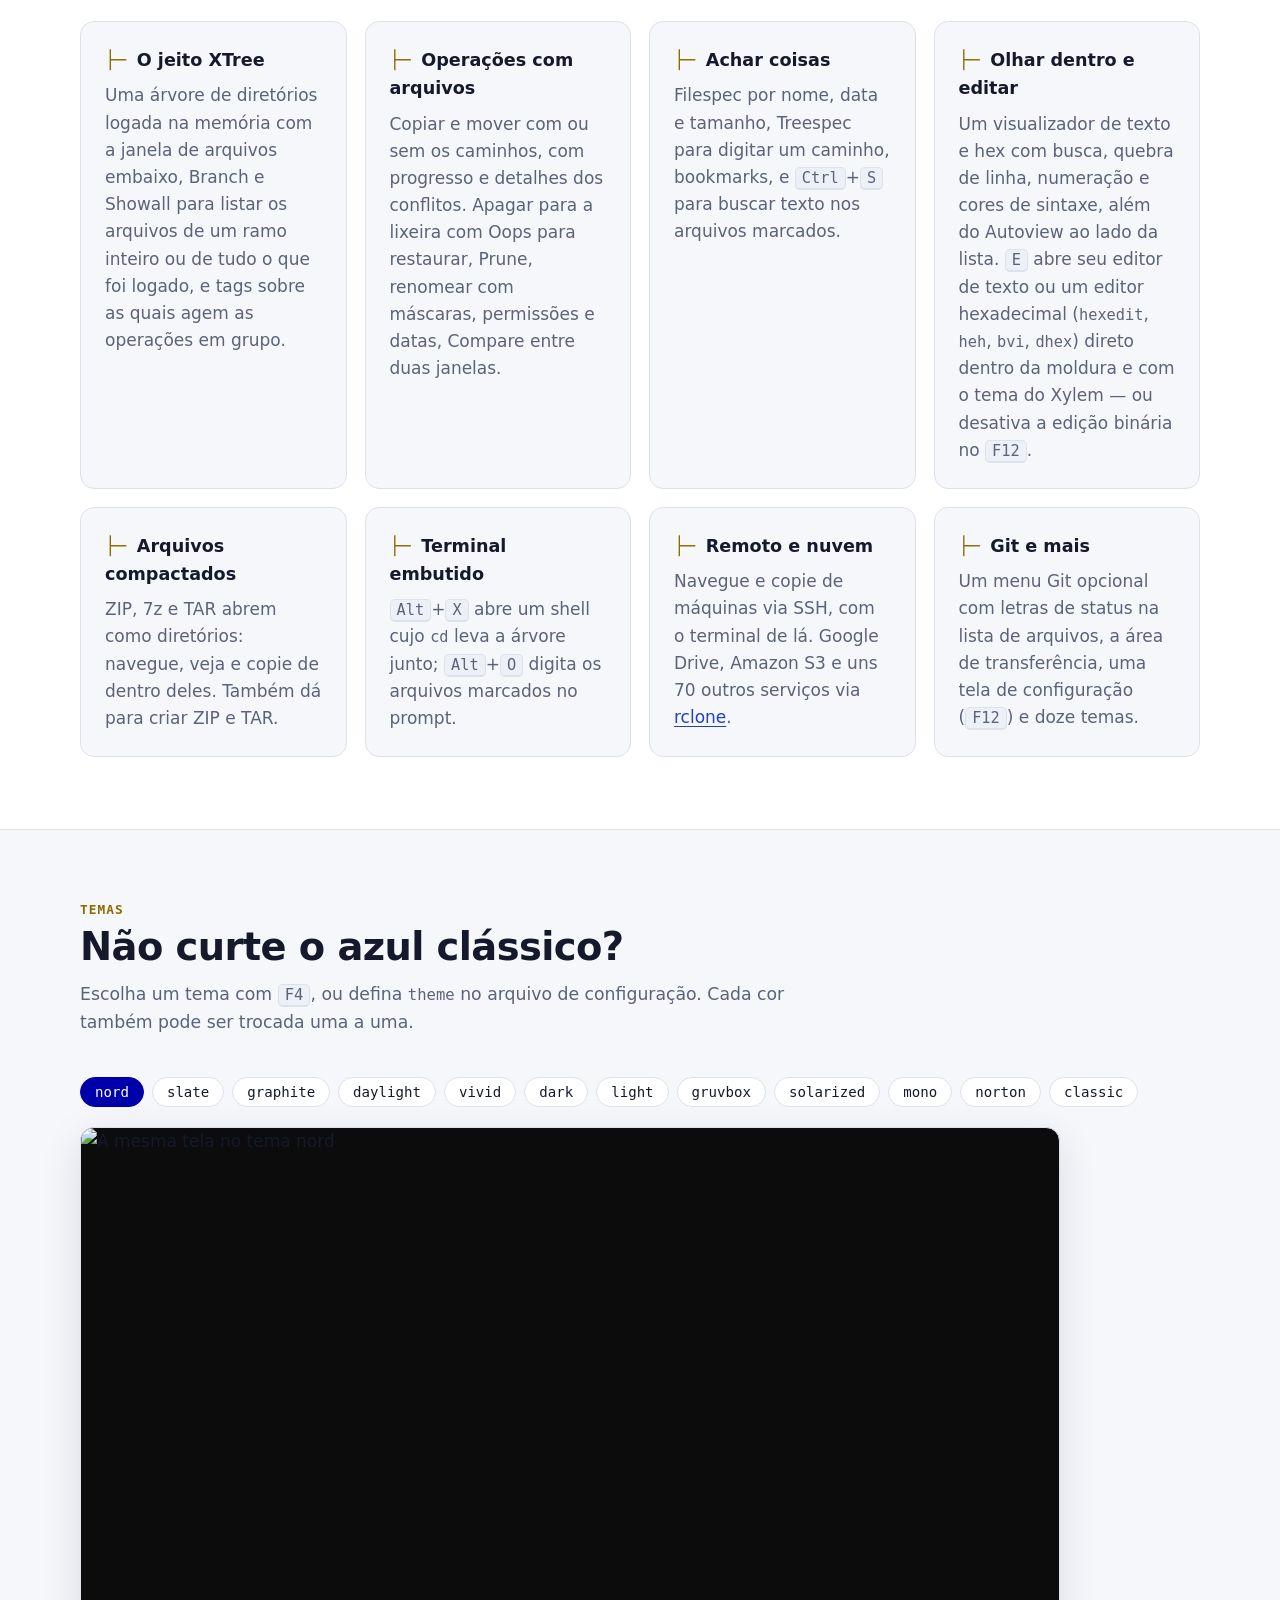
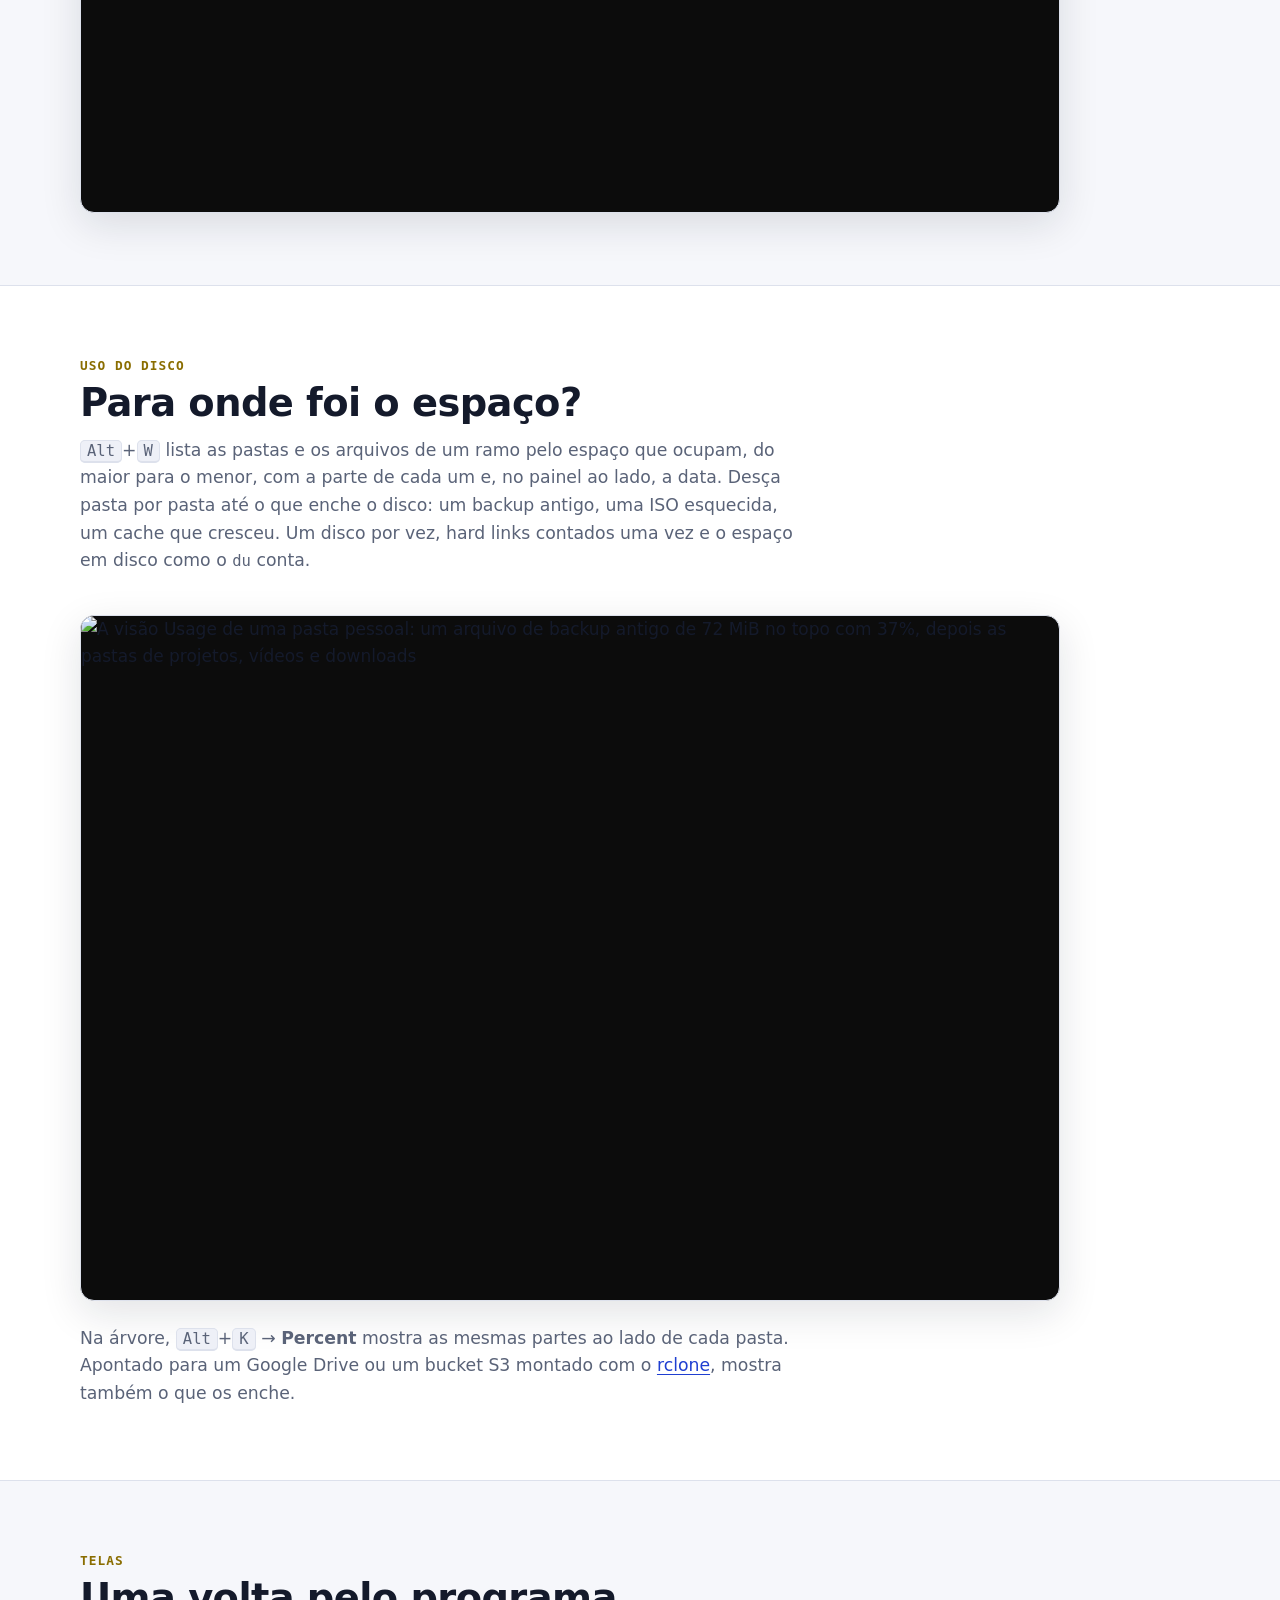
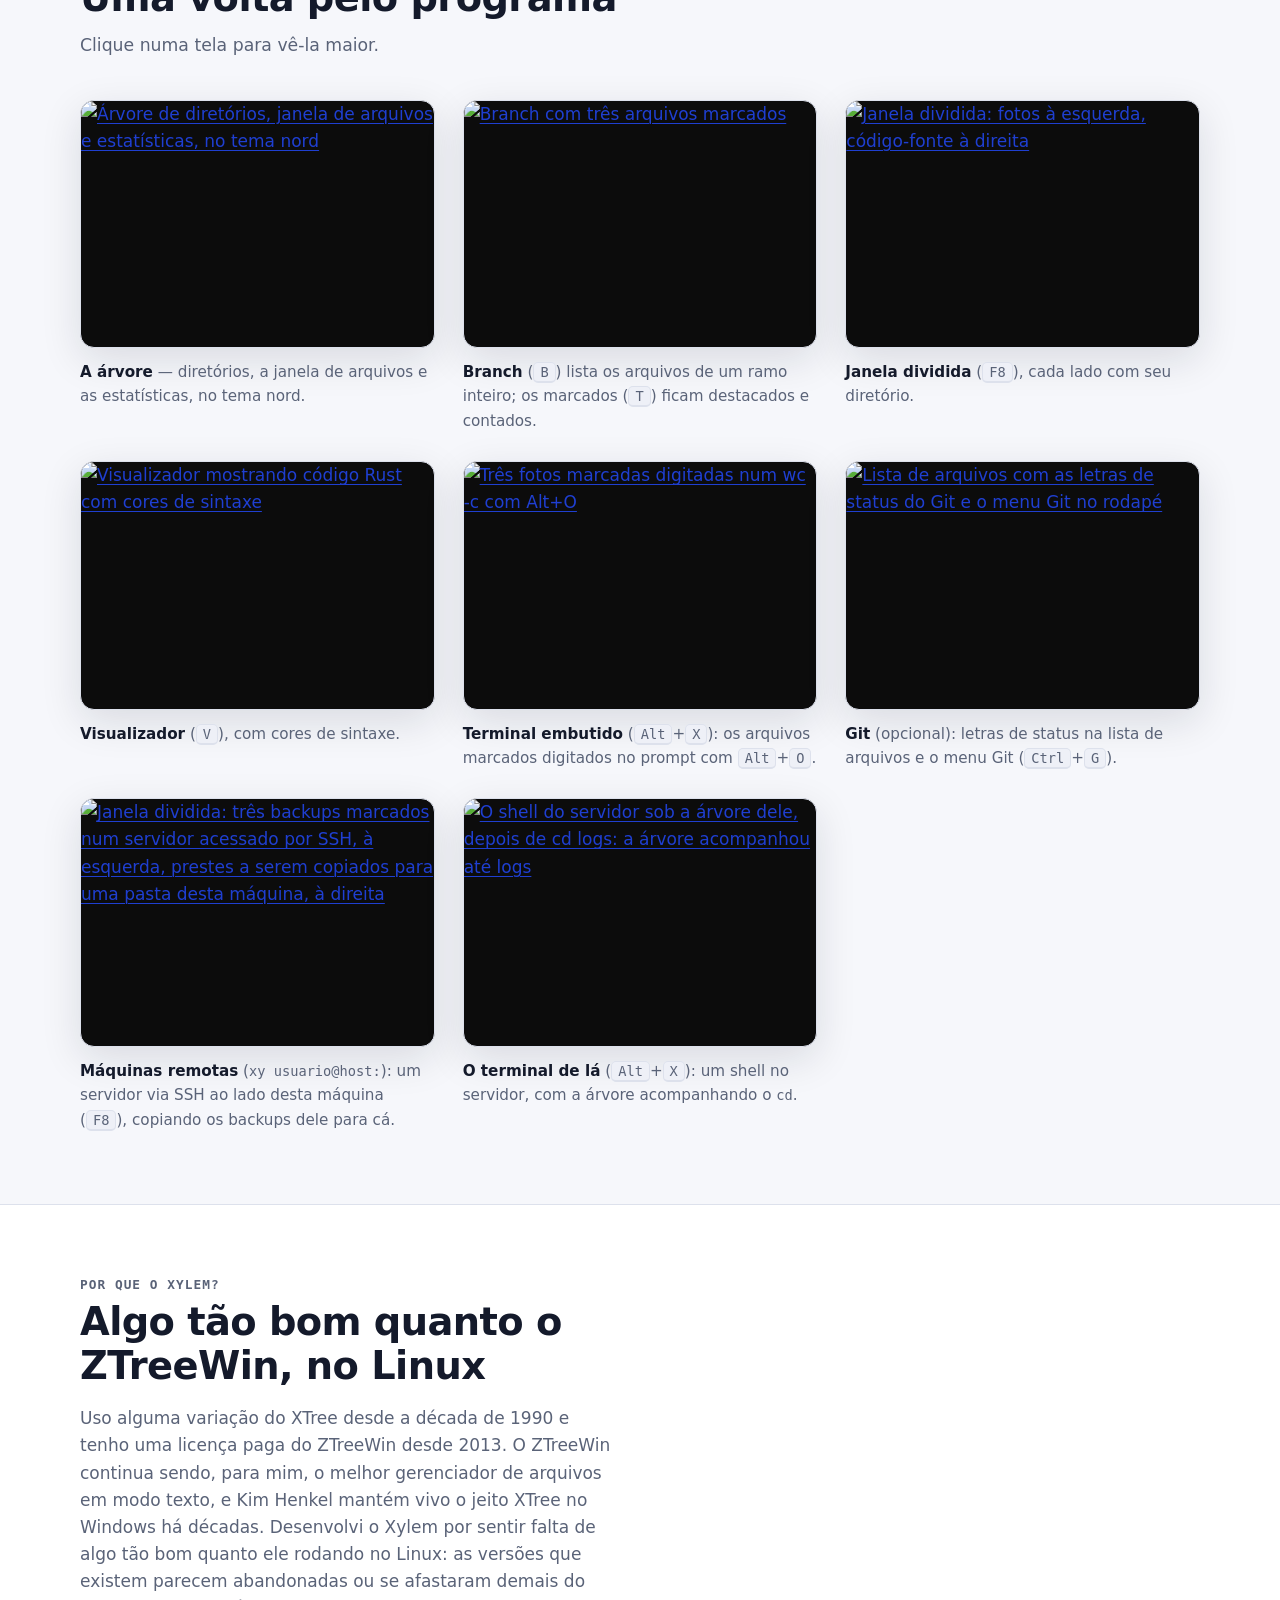
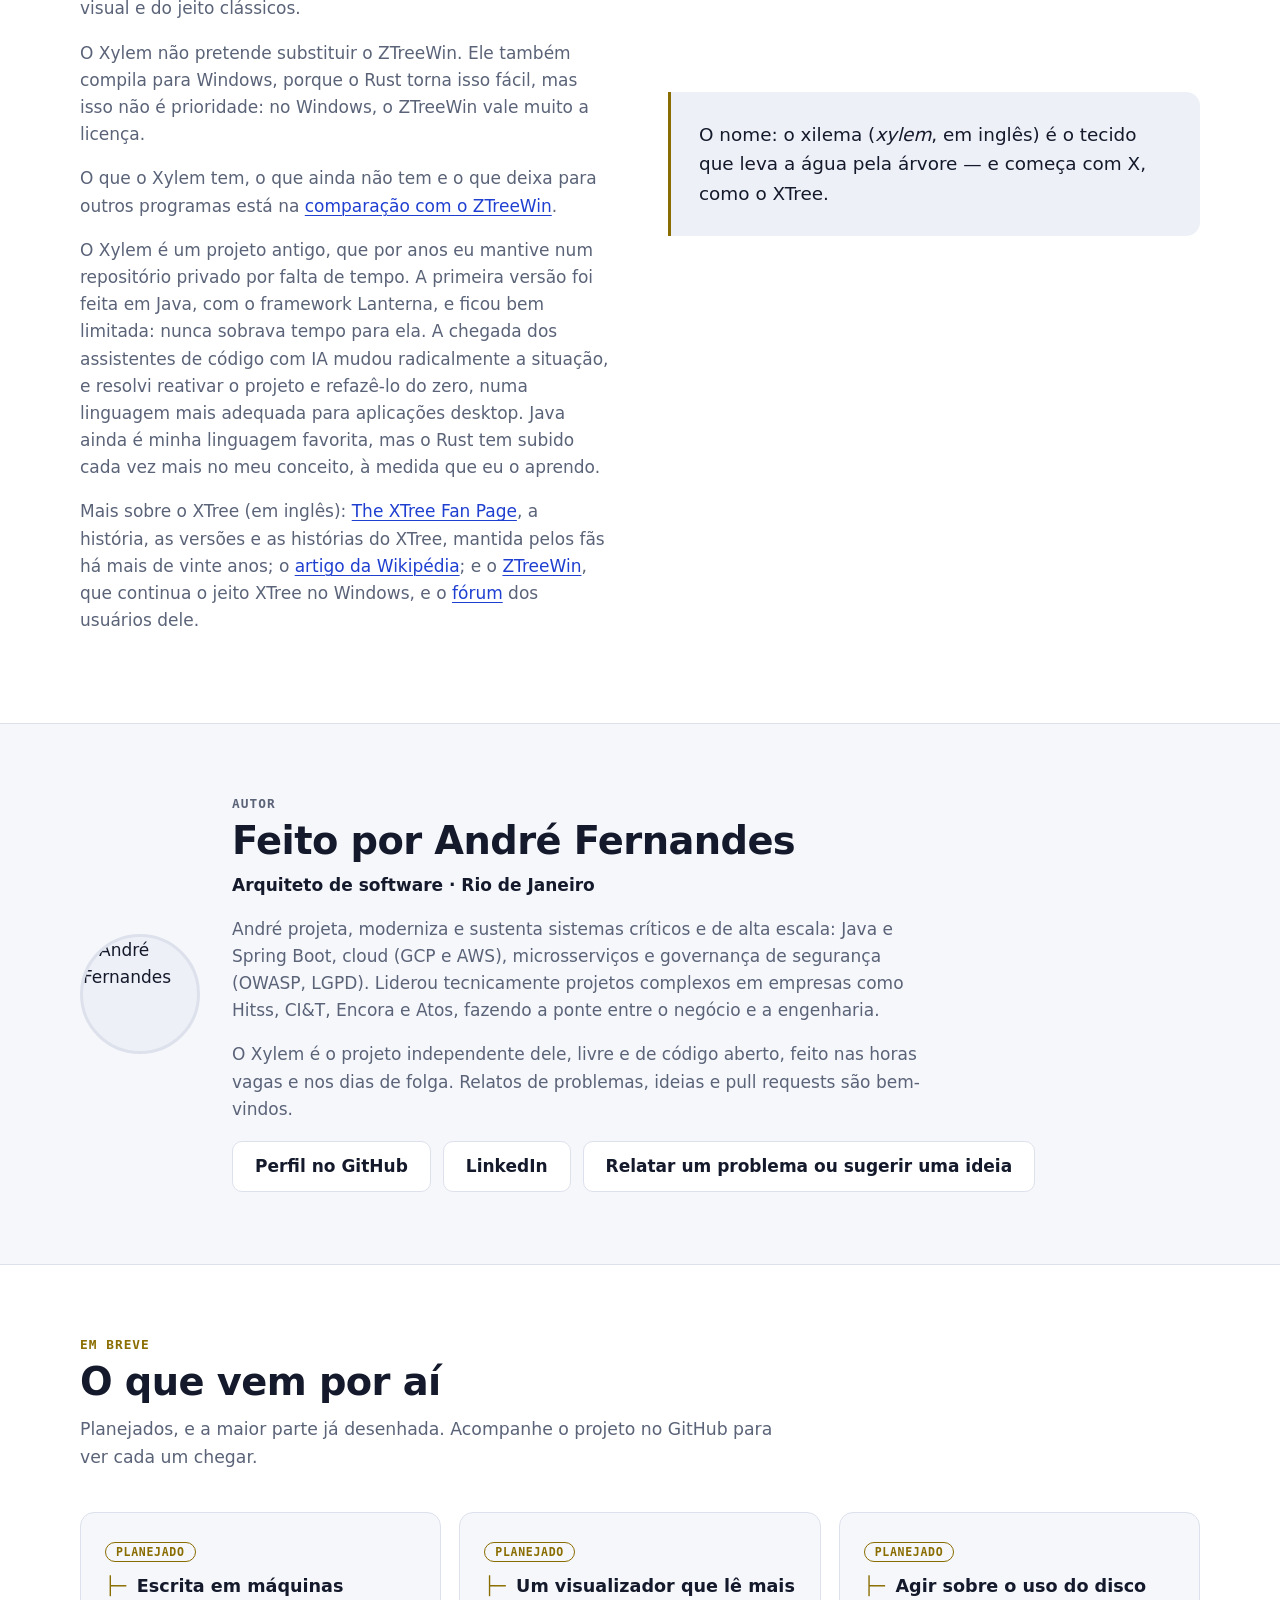
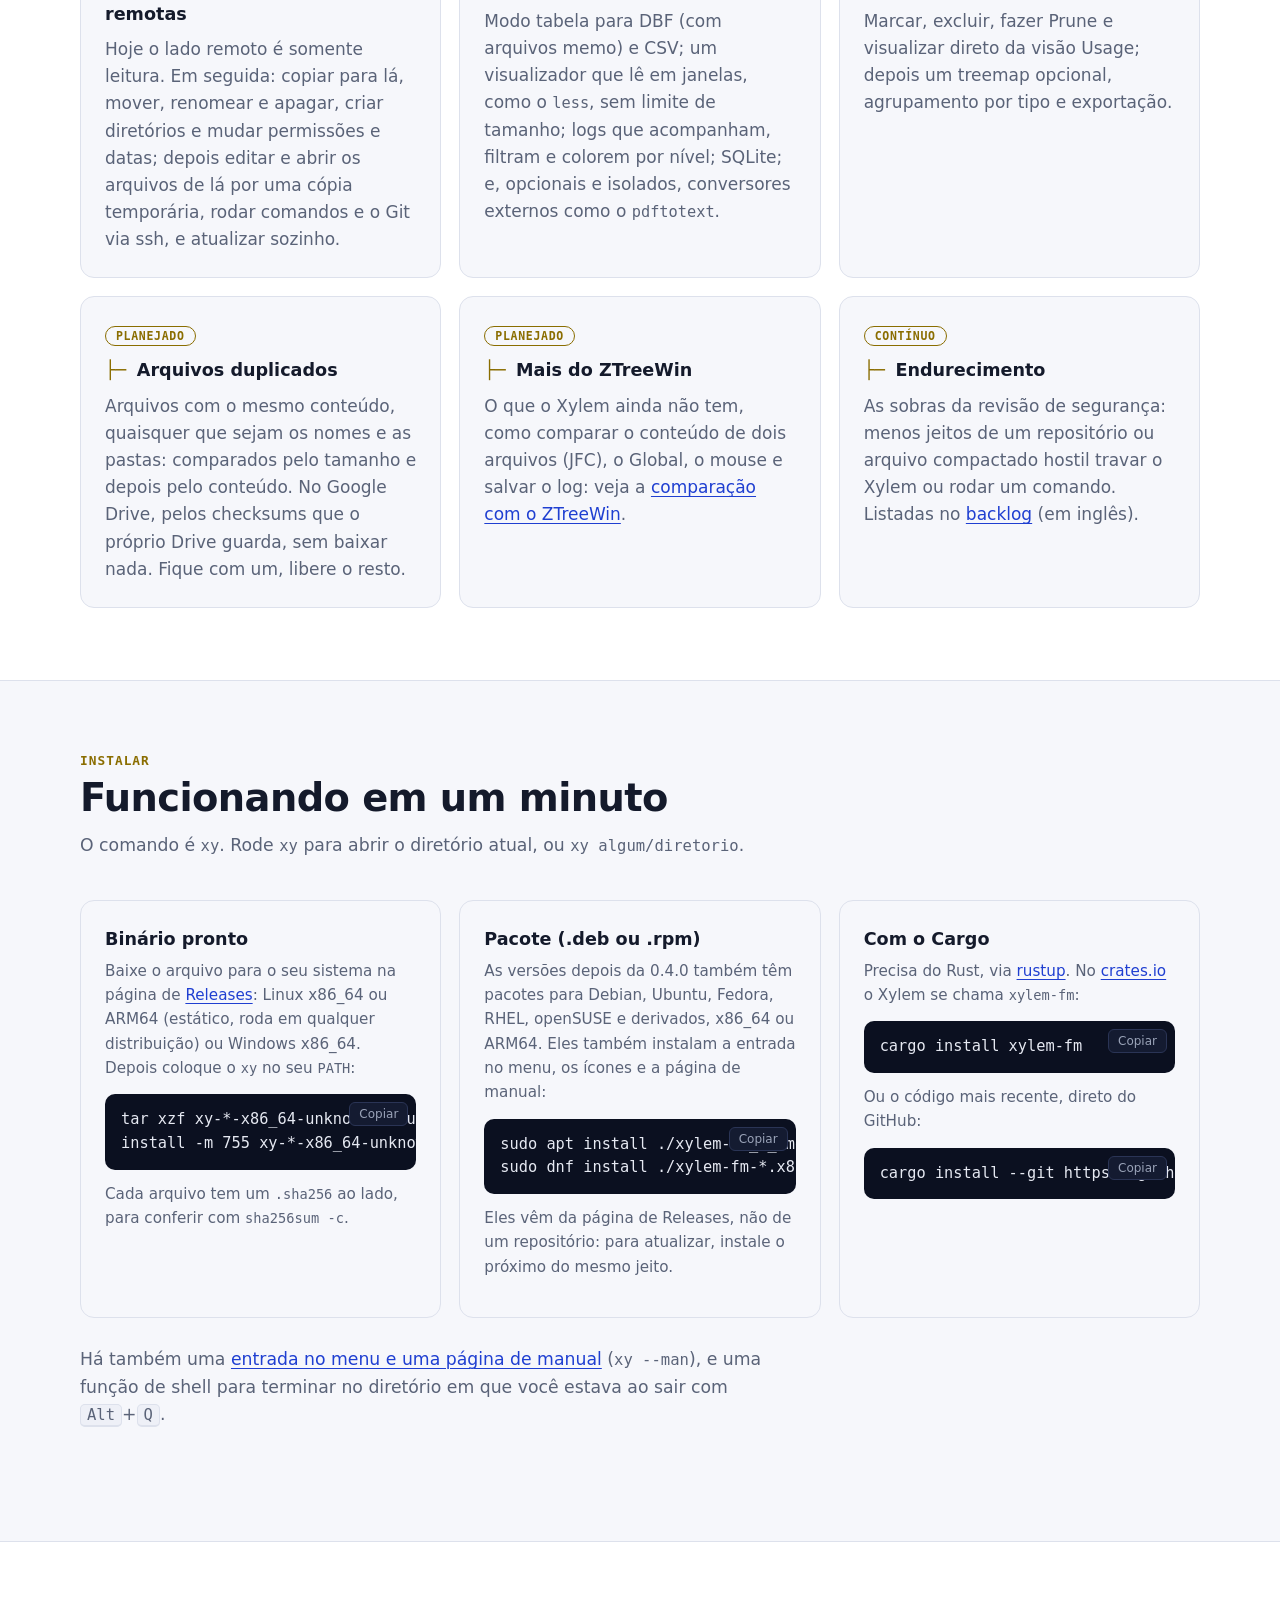
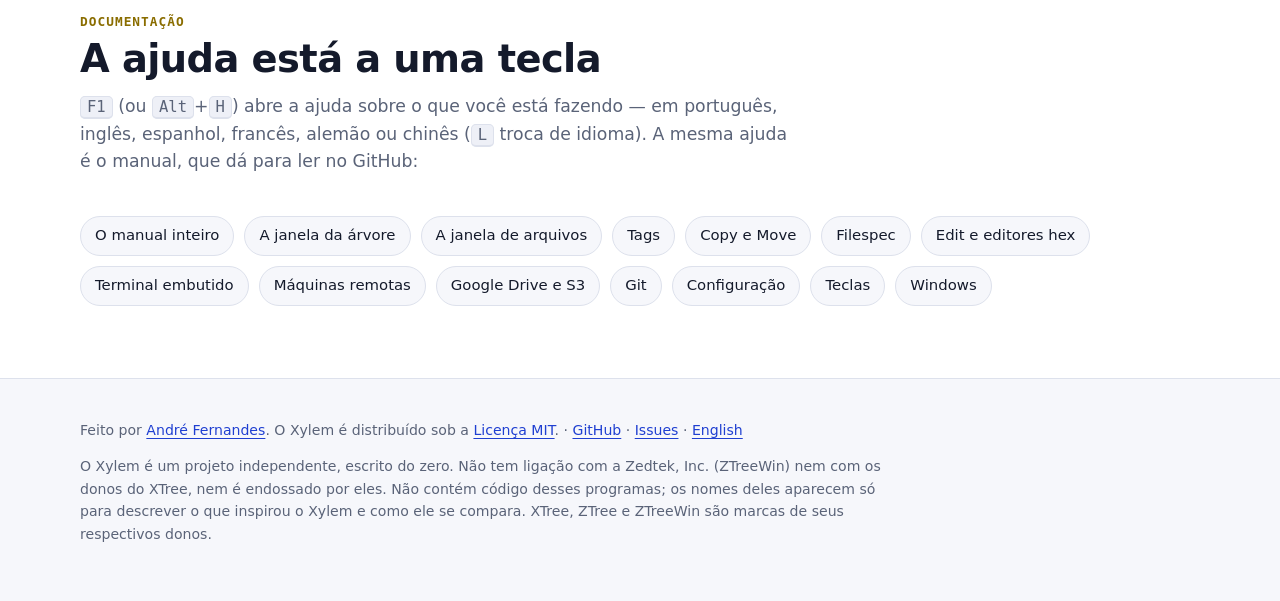
==== commit 4e917307: "Release: .deb and .rpm packages for Linux Each release now also builds a .deb and an .rpm for x86_64" ====
--- a/site/pt-br/index.html
+++ b/site/pt-br/index.html
@@ -309,6 +309,16 @@
             <p>Cada arquivo tem um <code>.sha256</code> ao lado, para conferir com <code>sha256sum -c</code>.</p>
           </div>
           <div class="card">
+            <h3>Pacote (.deb ou .rpm)</h3>
+            <p>As versões depois da 0.4.0 também têm pacotes para Debian, Ubuntu, Fedora, RHEL,
+              openSUSE e derivados, x86_64 ou ARM64. Eles também instalam a entrada no menu, os
+              ícones e a página de manual:</p>
+            <div class="code"><pre>sudo apt install ./xylem-fm_*_amd64.deb
+sudo dnf install ./xylem-fm-*.x86_64.rpm</pre></div>
+            <p>Eles vêm da página de Releases, não de um repositório: para atualizar, instale o
+              próximo do mesmo jeito.</p>
+          </div>
+          <div class="card">
             <h3>Com o Cargo</h3>
             <p>Precisa do Rust, via <a href="https://rustup.rs">rustup</a>. No
               <a href="https://crates.io/crates/xylem-fm">crates.io</a> o Xylem se chama
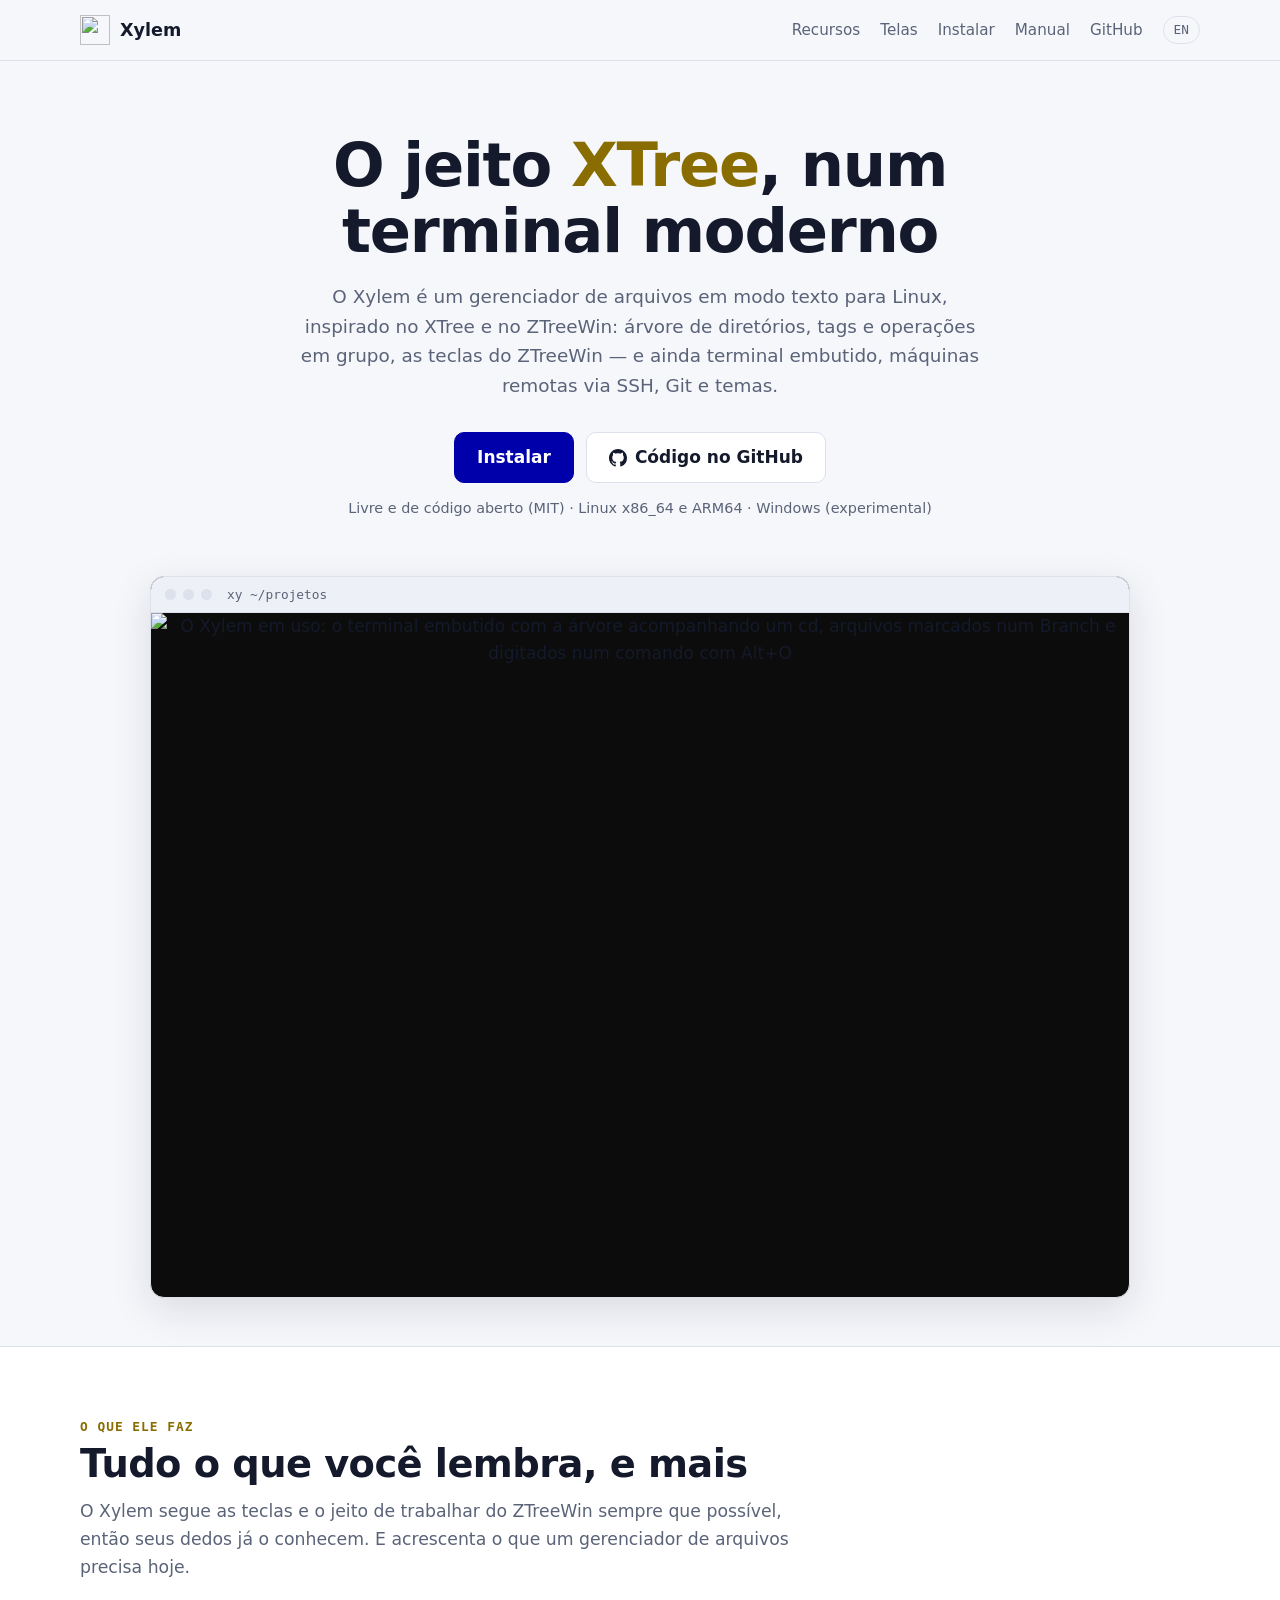
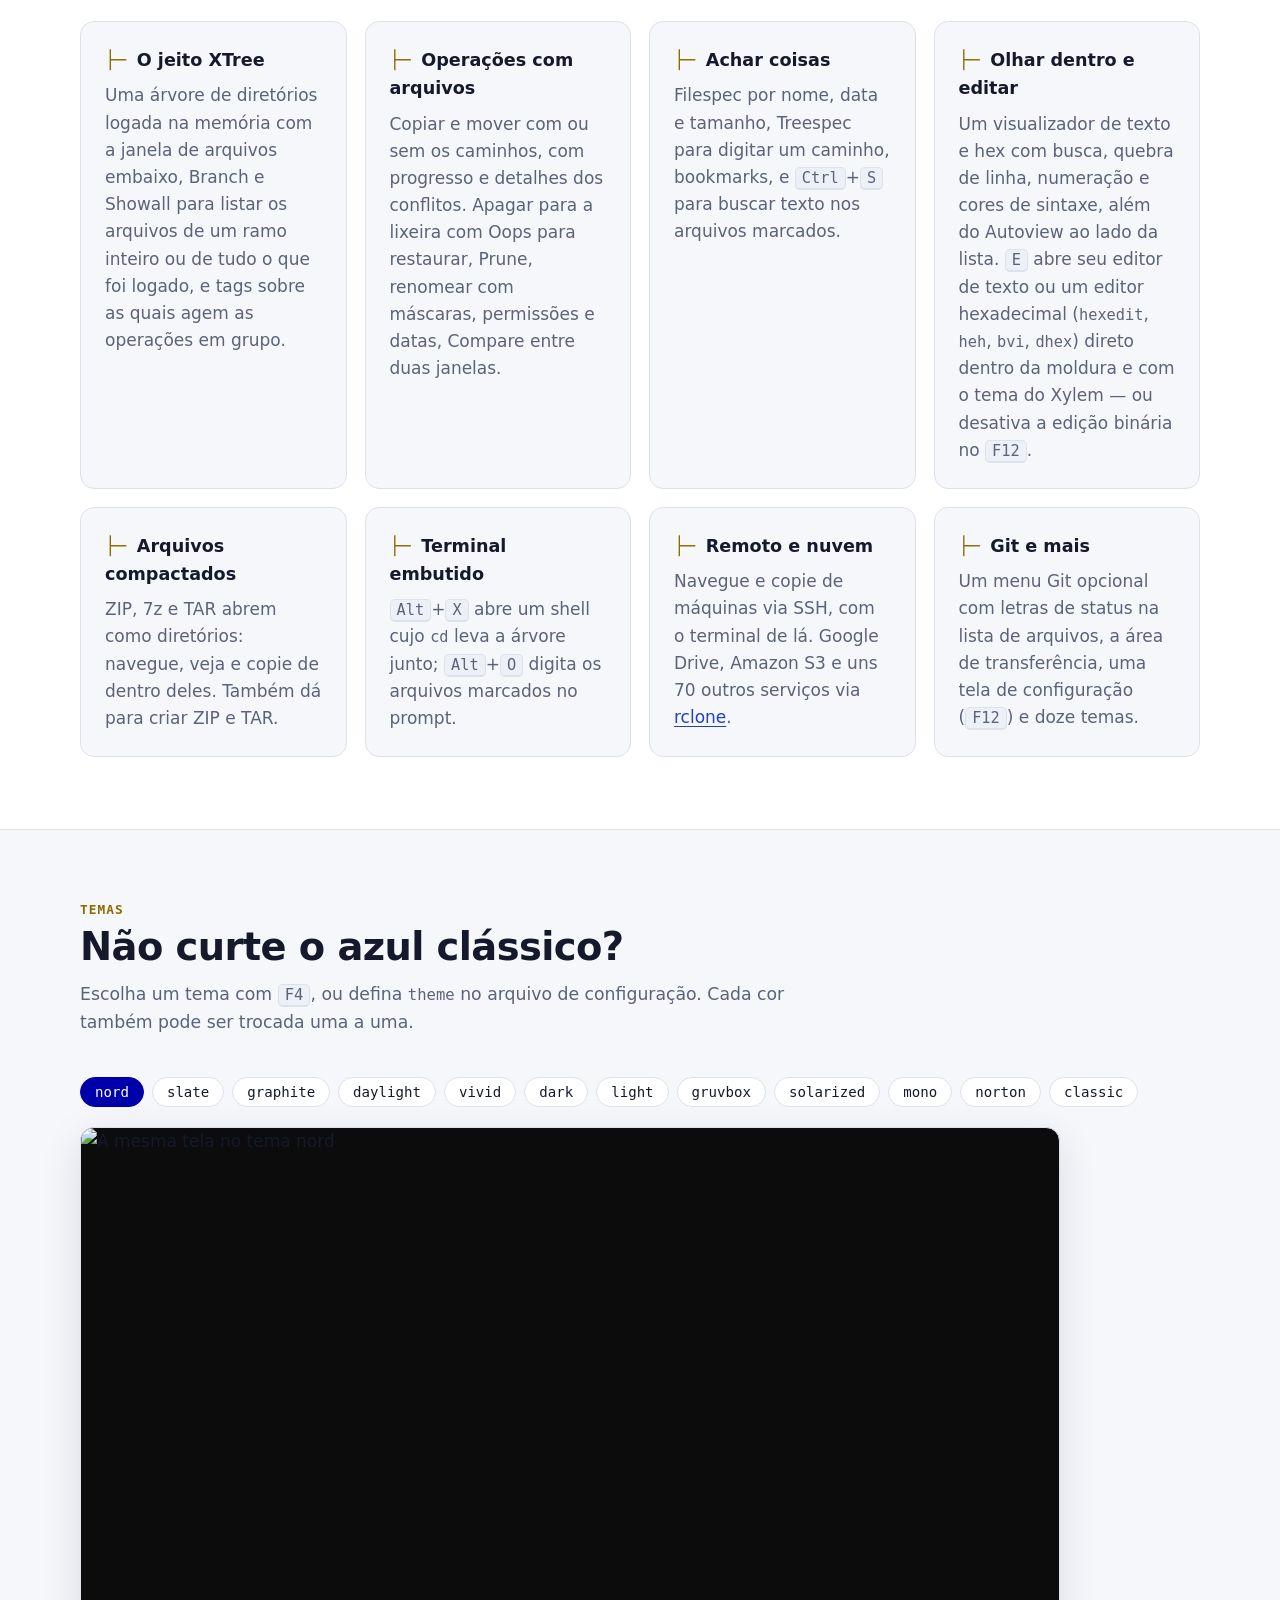
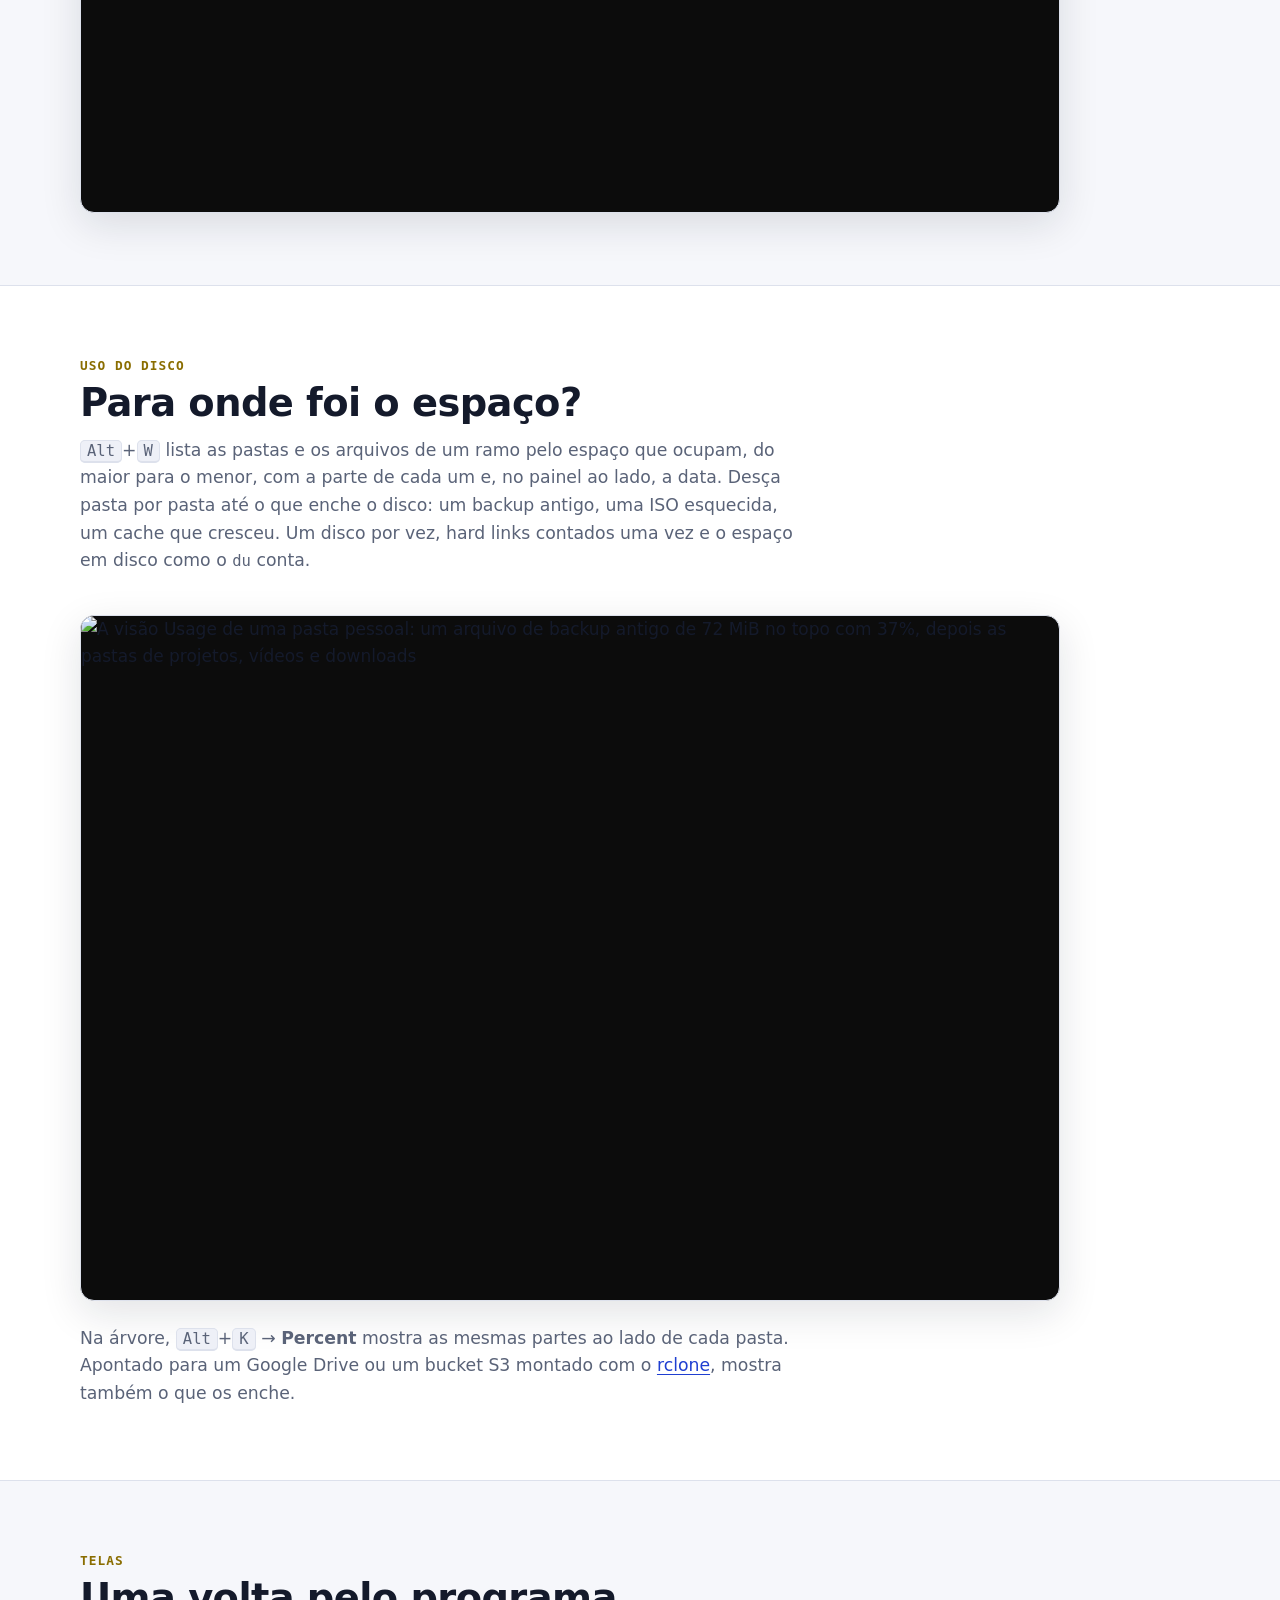
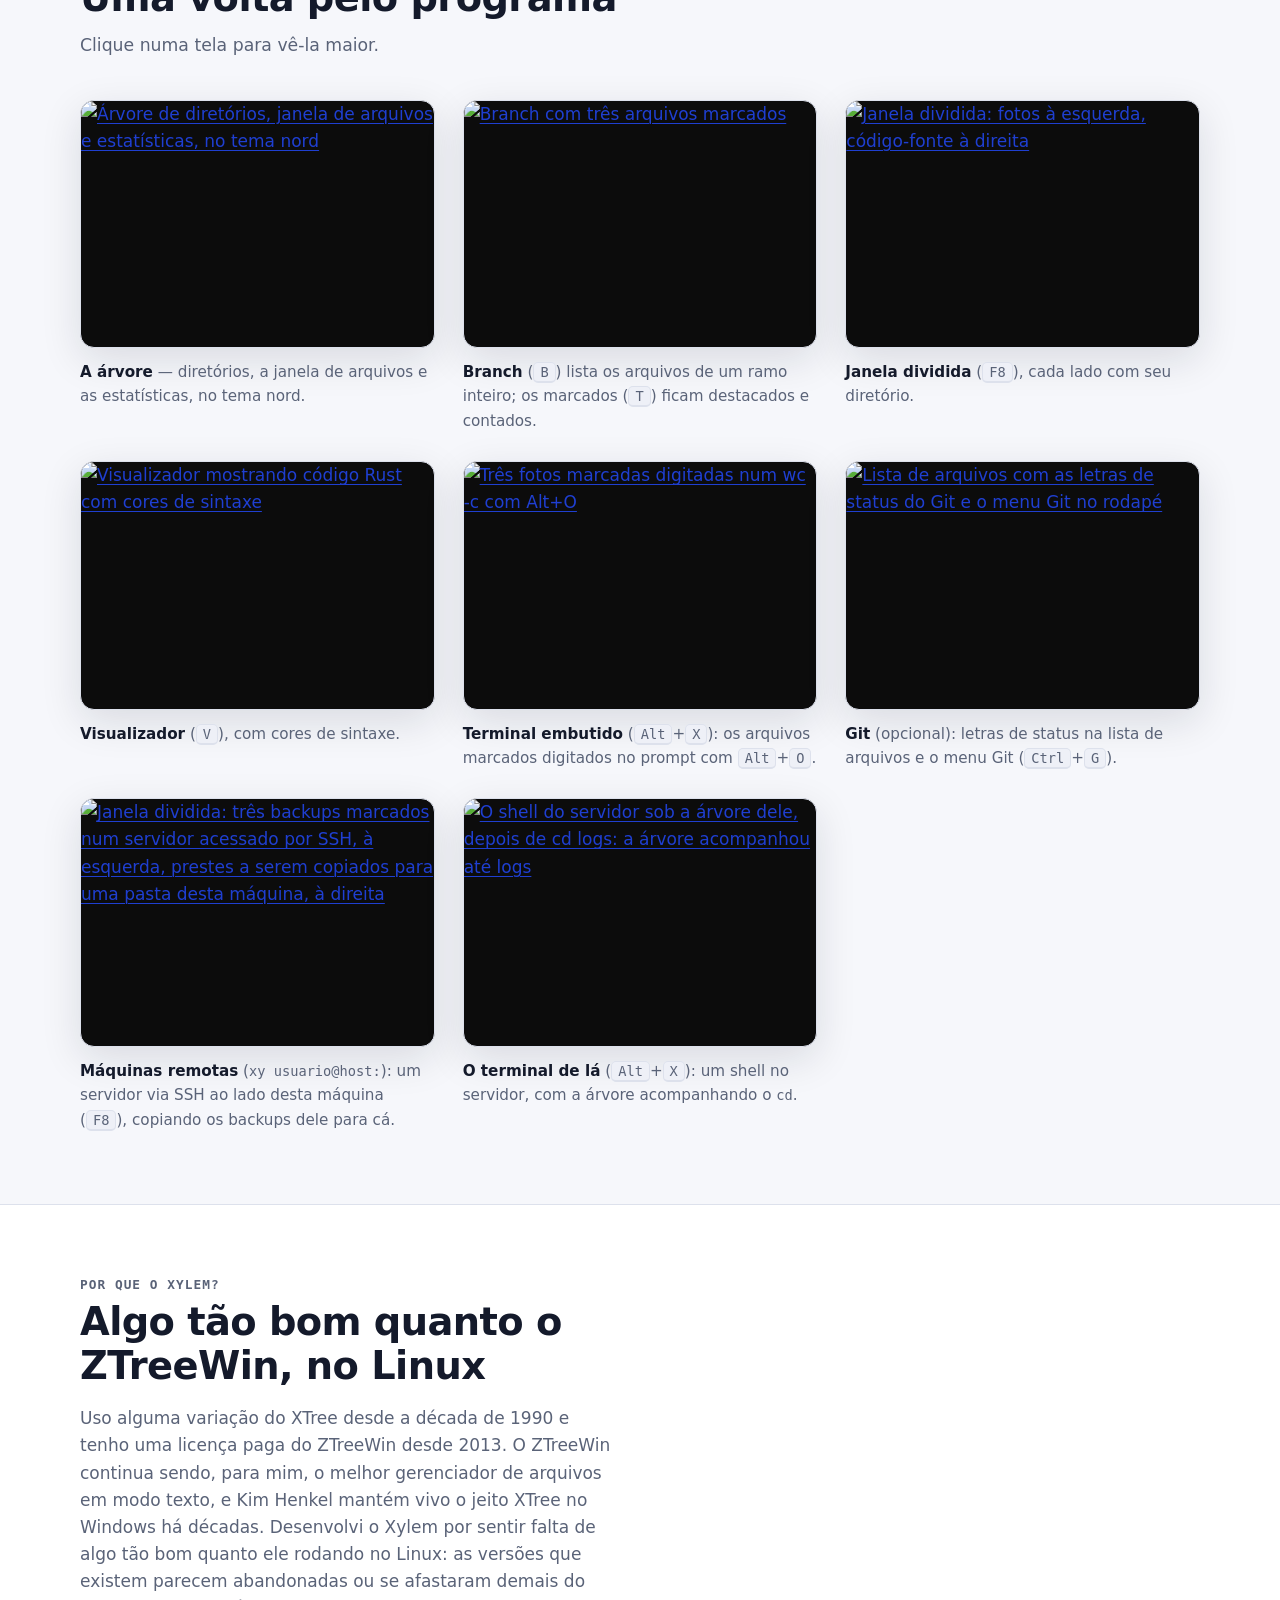
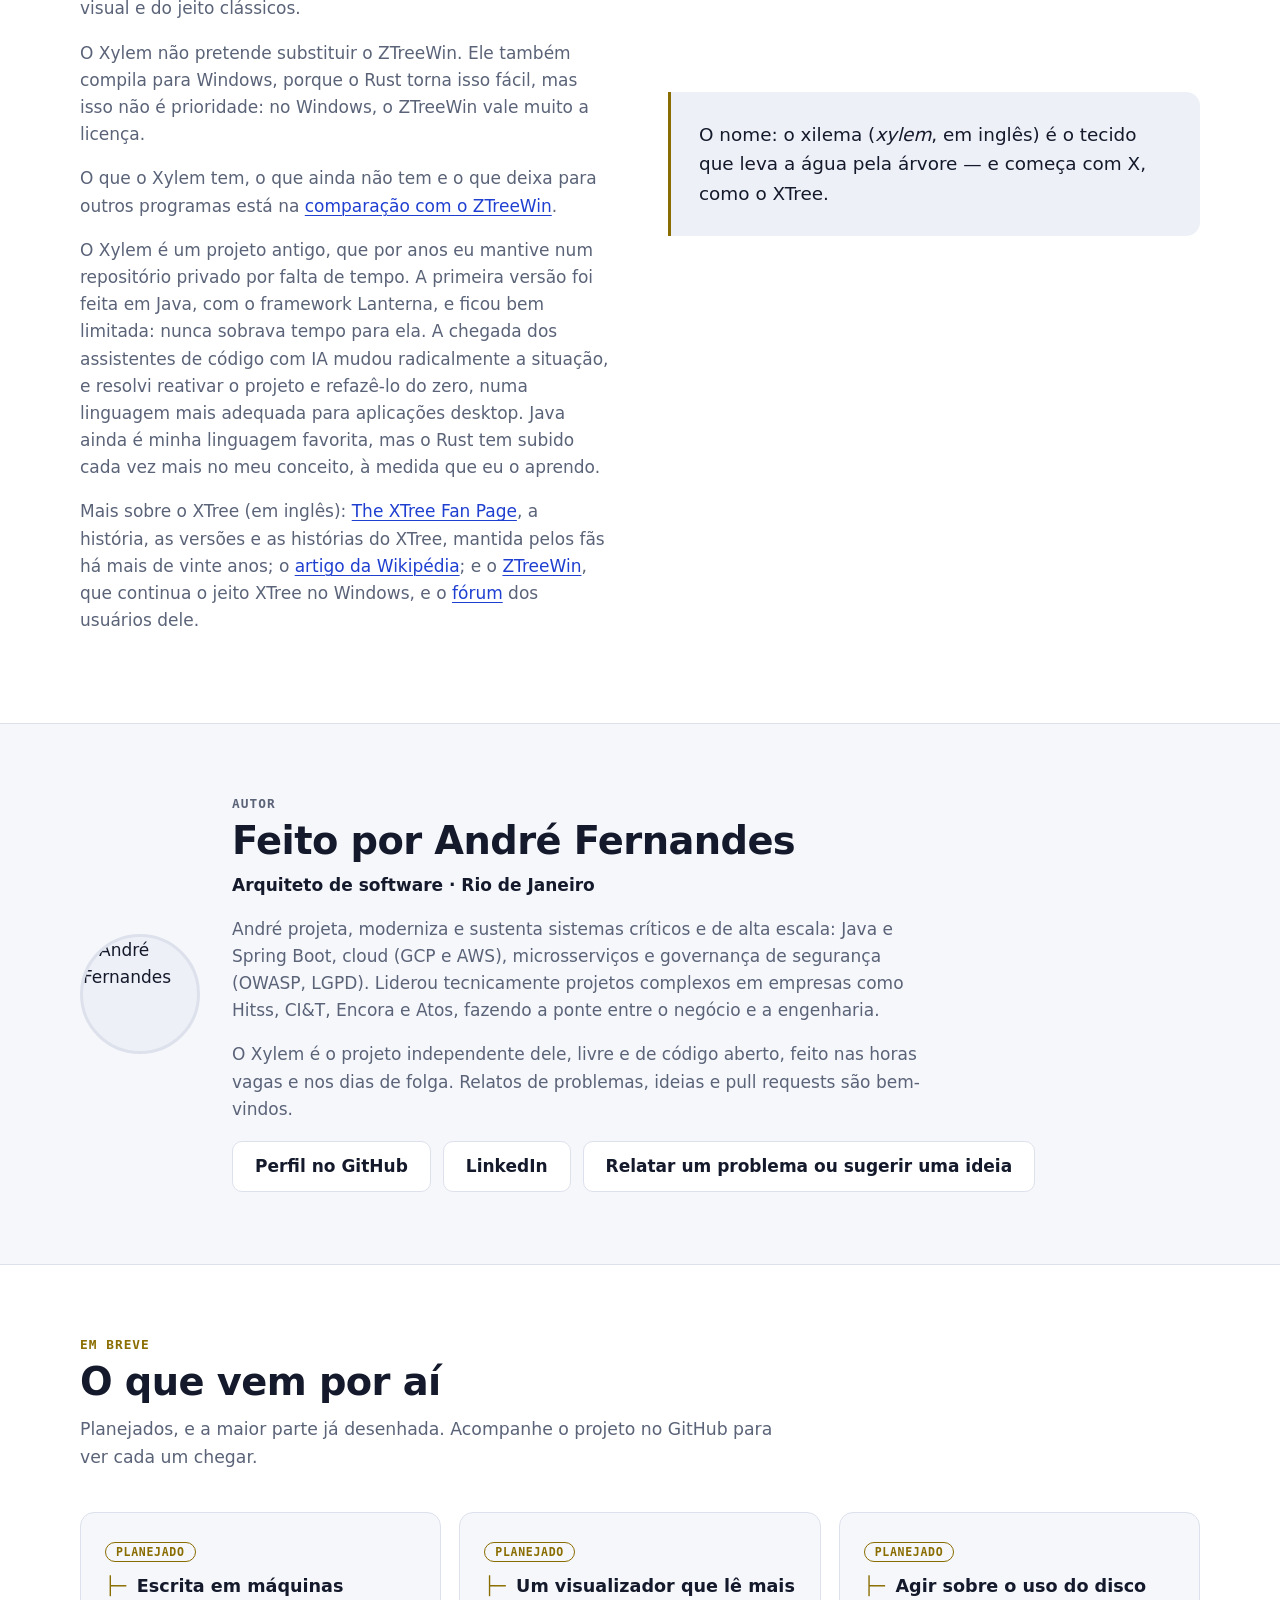
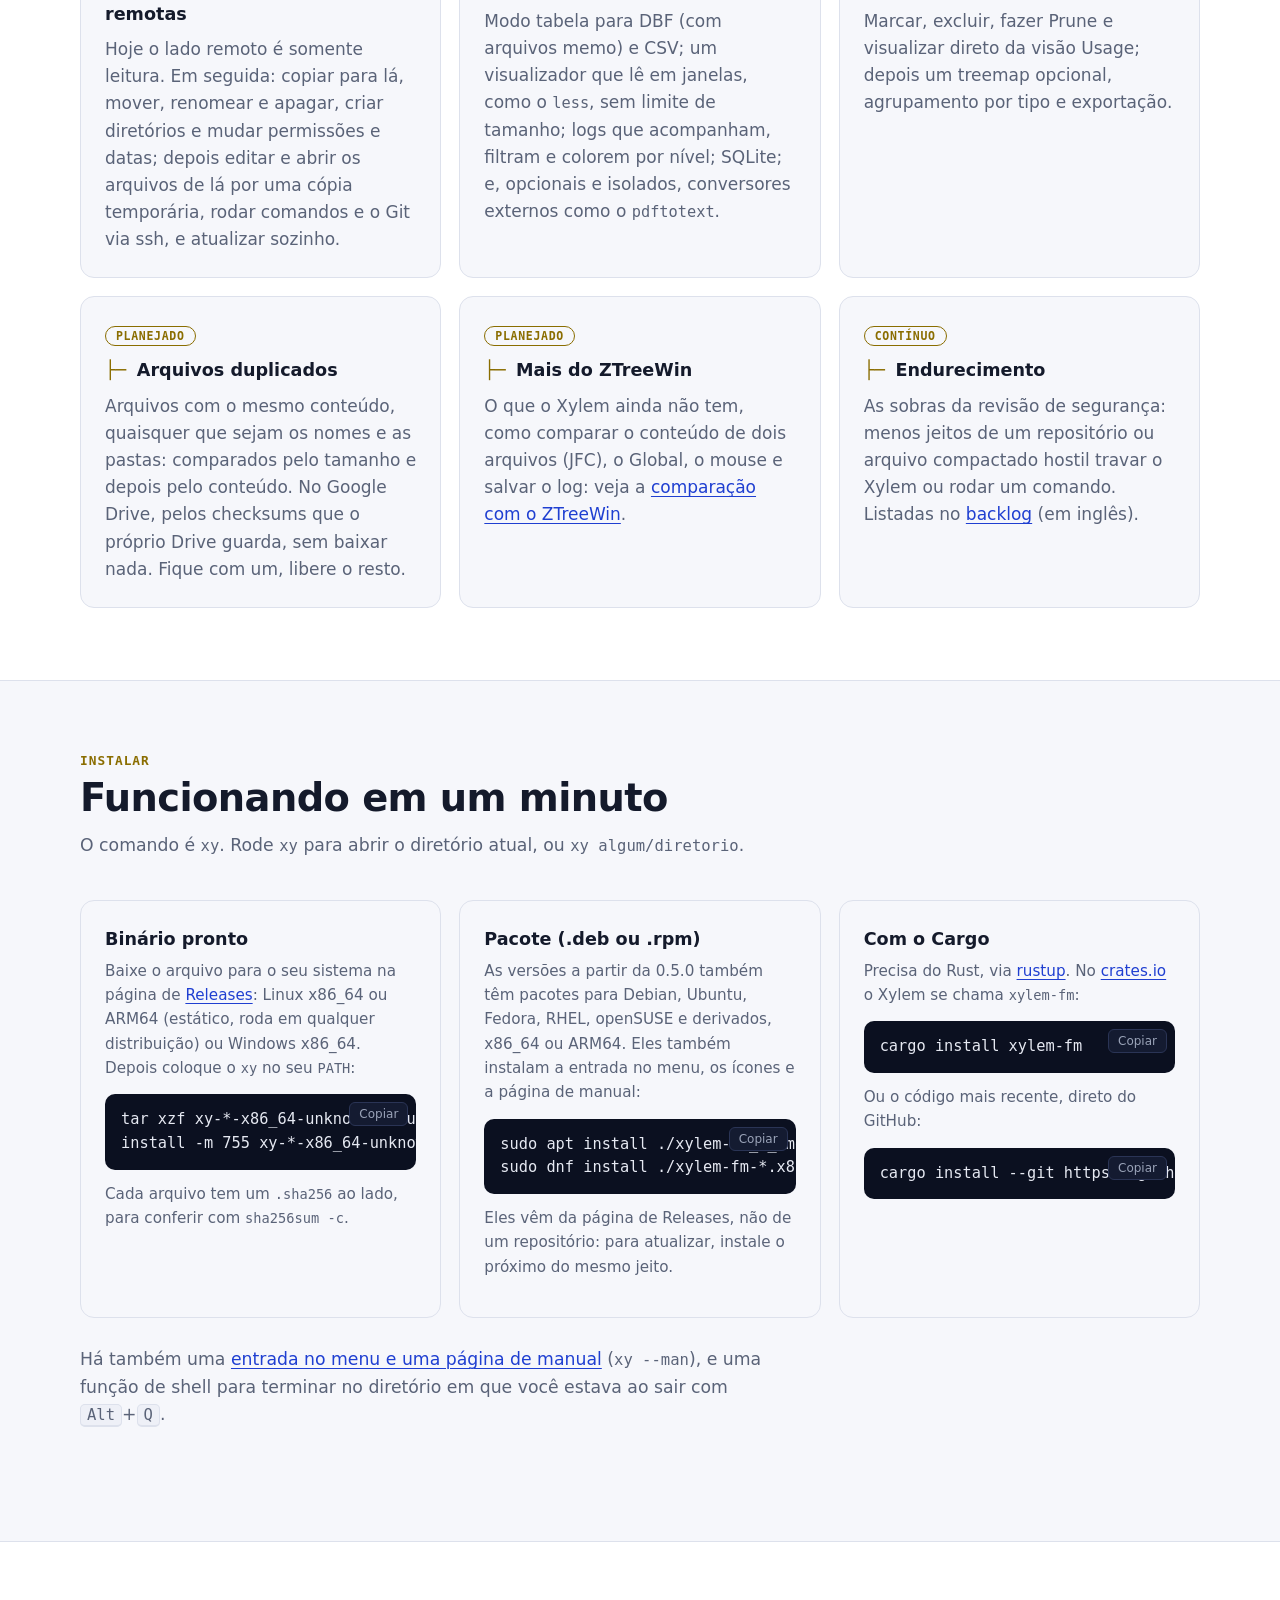
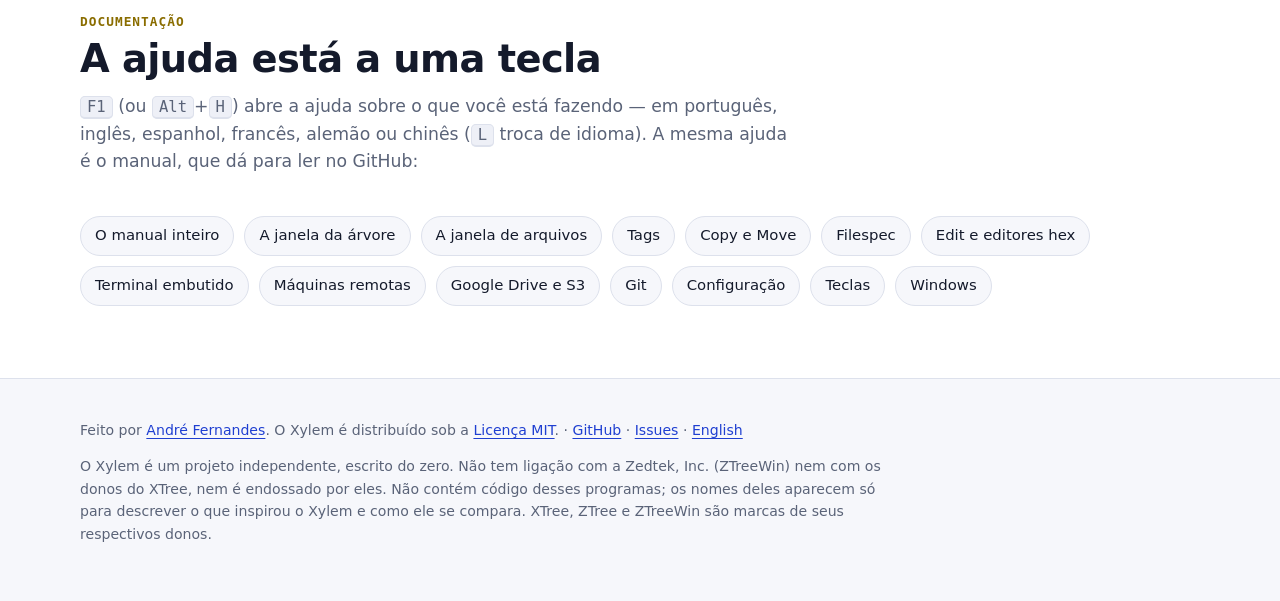
==== commit 9d17c438: "Version 0.5.0 The version in Cargo.toml and Cargo.lock, the release notes in .github/release-notes/v" ====
--- a/site/pt-br/index.html
+++ b/site/pt-br/index.html
@@ -310,7 +310,7 @@
           </div>
           <div class="card">
             <h3>Pacote (.deb ou .rpm)</h3>
-            <p>As versões depois da 0.4.0 também têm pacotes para Debian, Ubuntu, Fedora, RHEL,
+            <p>As versões a partir da 0.5.0 também têm pacotes para Debian, Ubuntu, Fedora, RHEL,
               openSUSE e derivados, x86_64 ou ARM64. Eles também instalam a entrada no menu, os
               ícones e a página de manual:</p>
             <div class="code"><pre>sudo apt install ./xylem-fm_*_amd64.deb
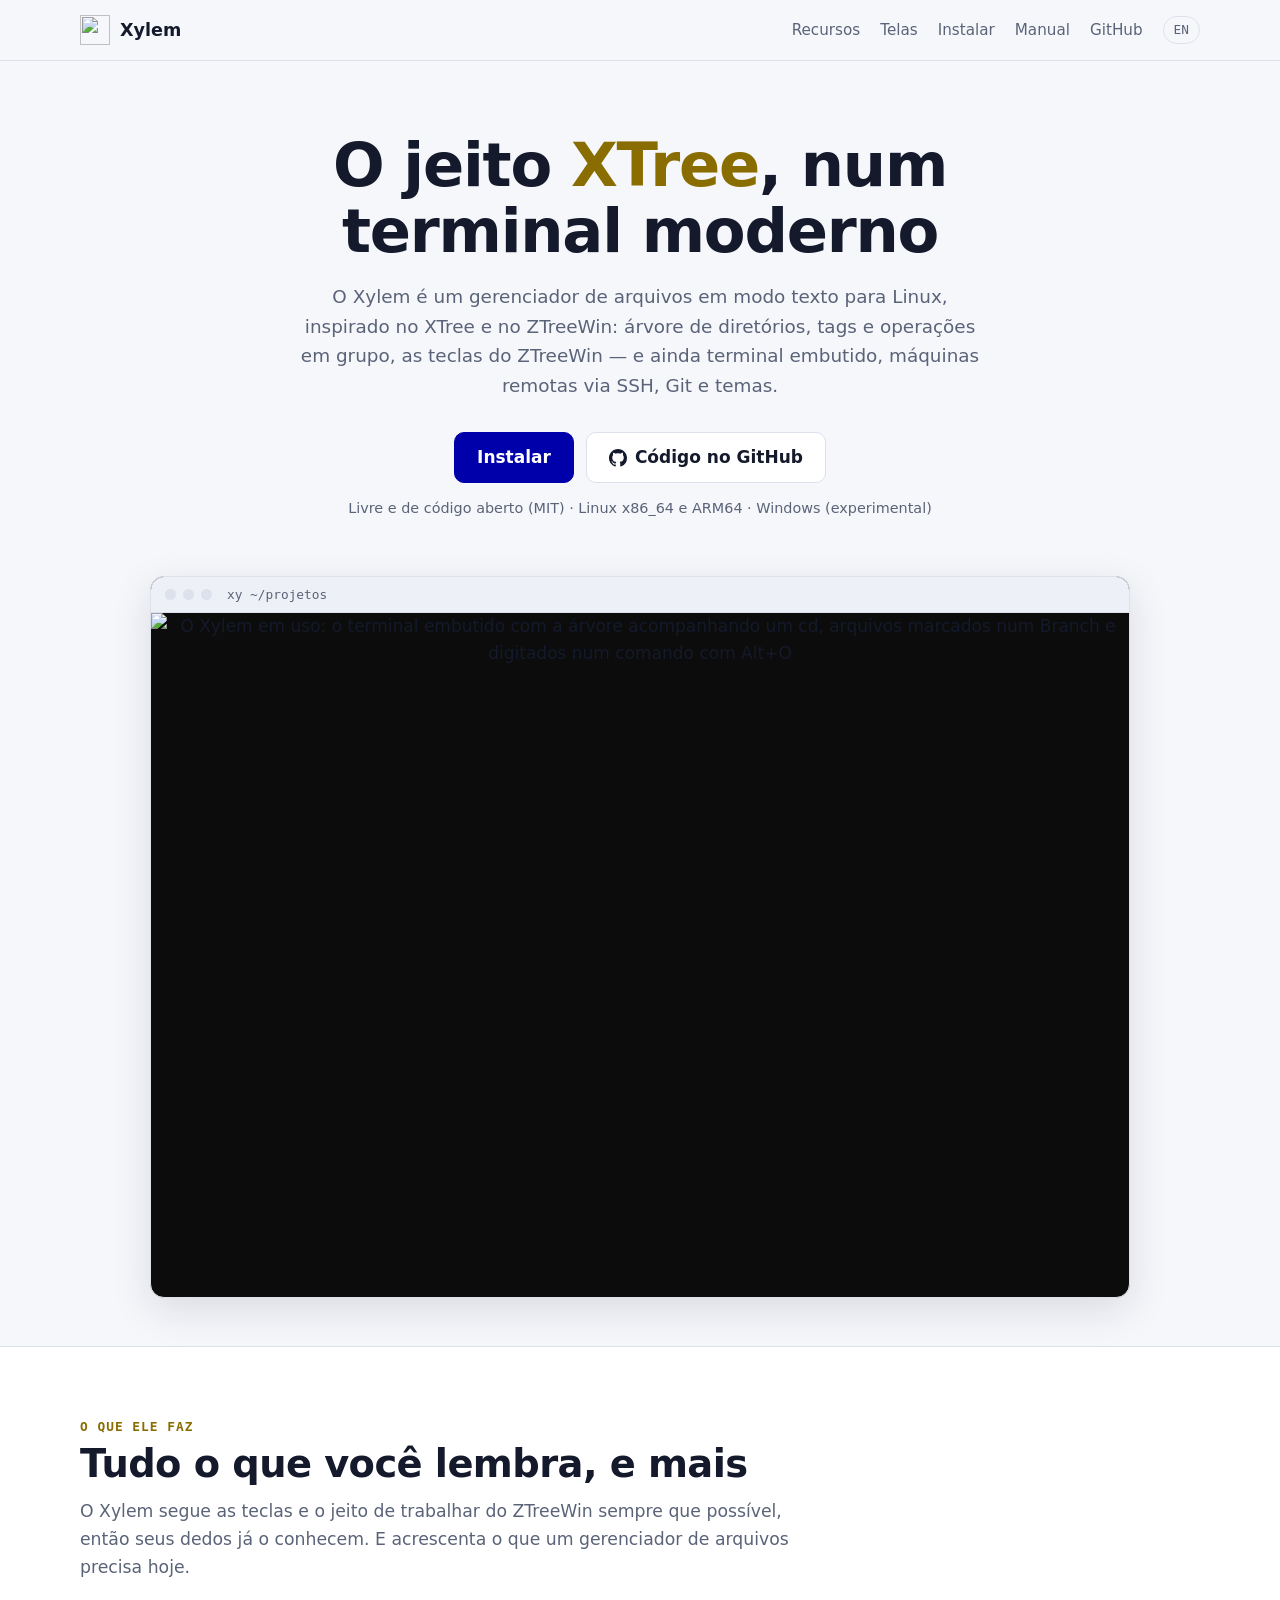
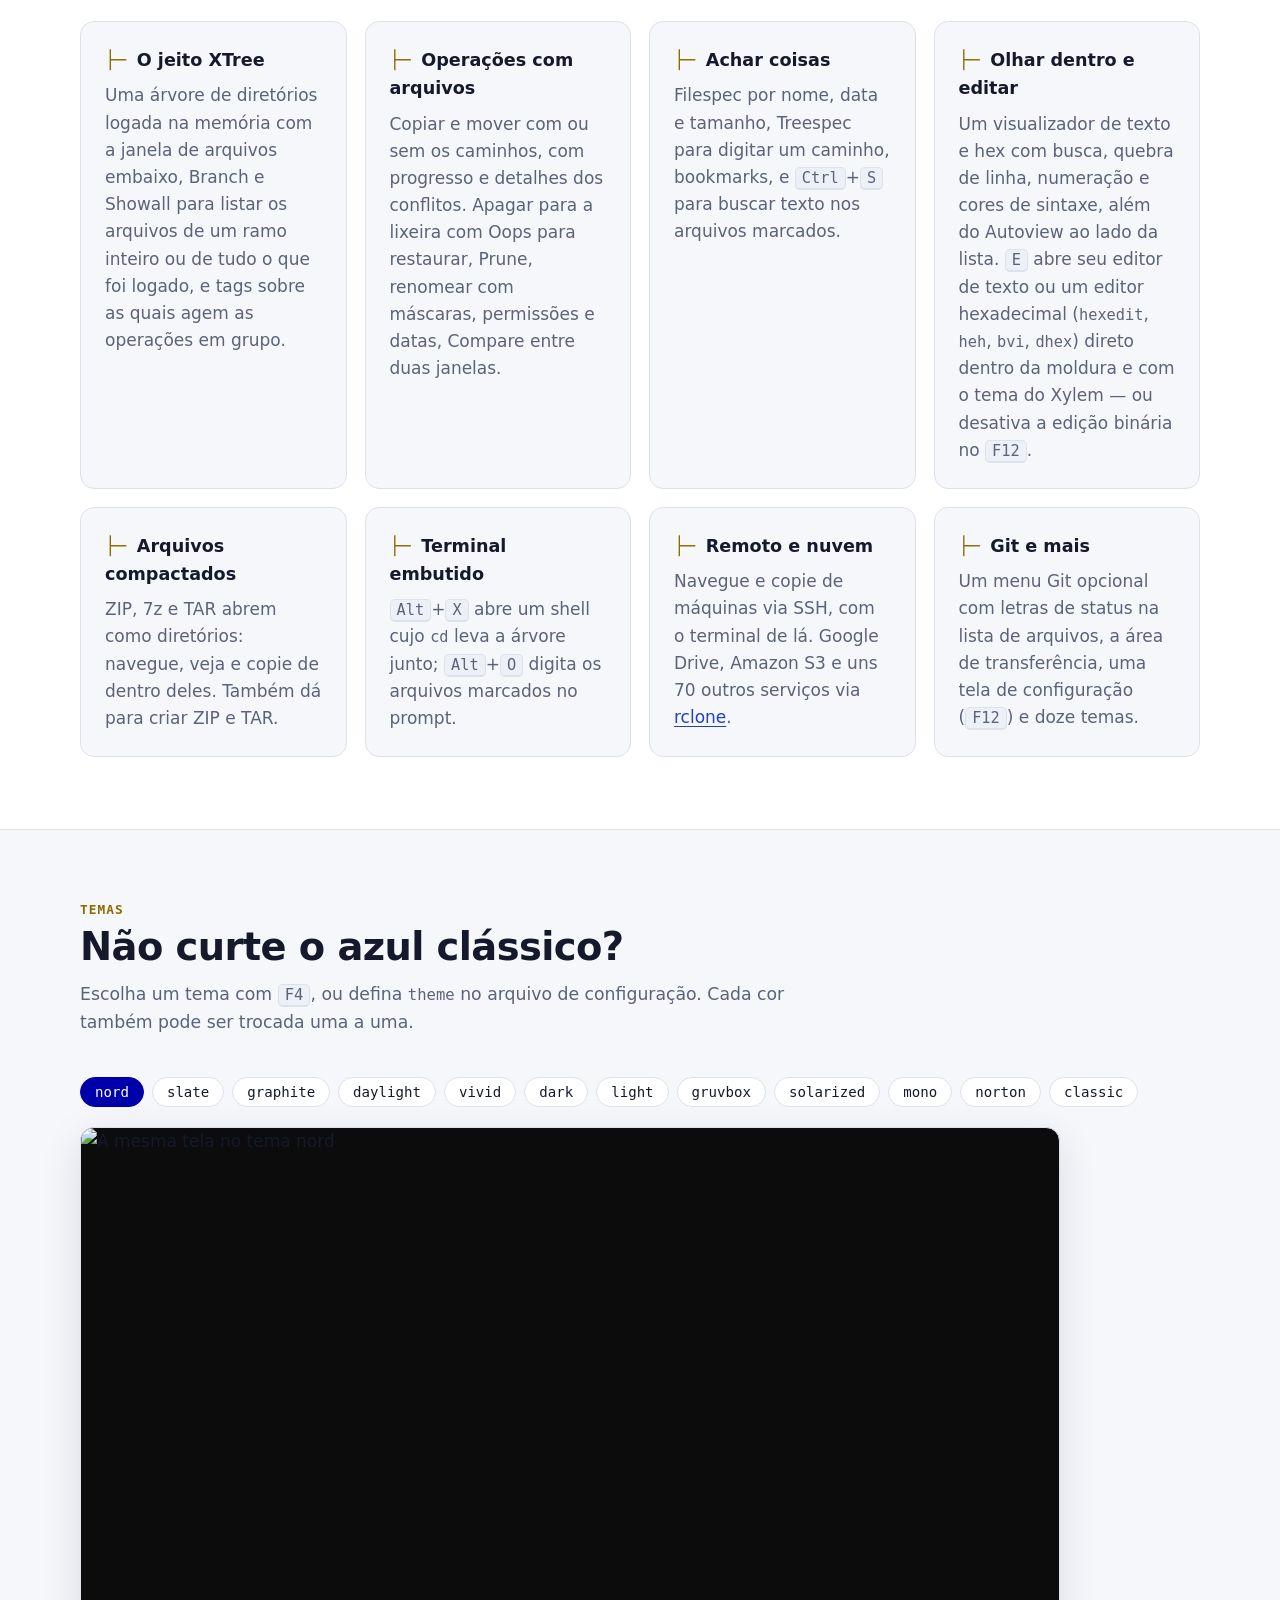
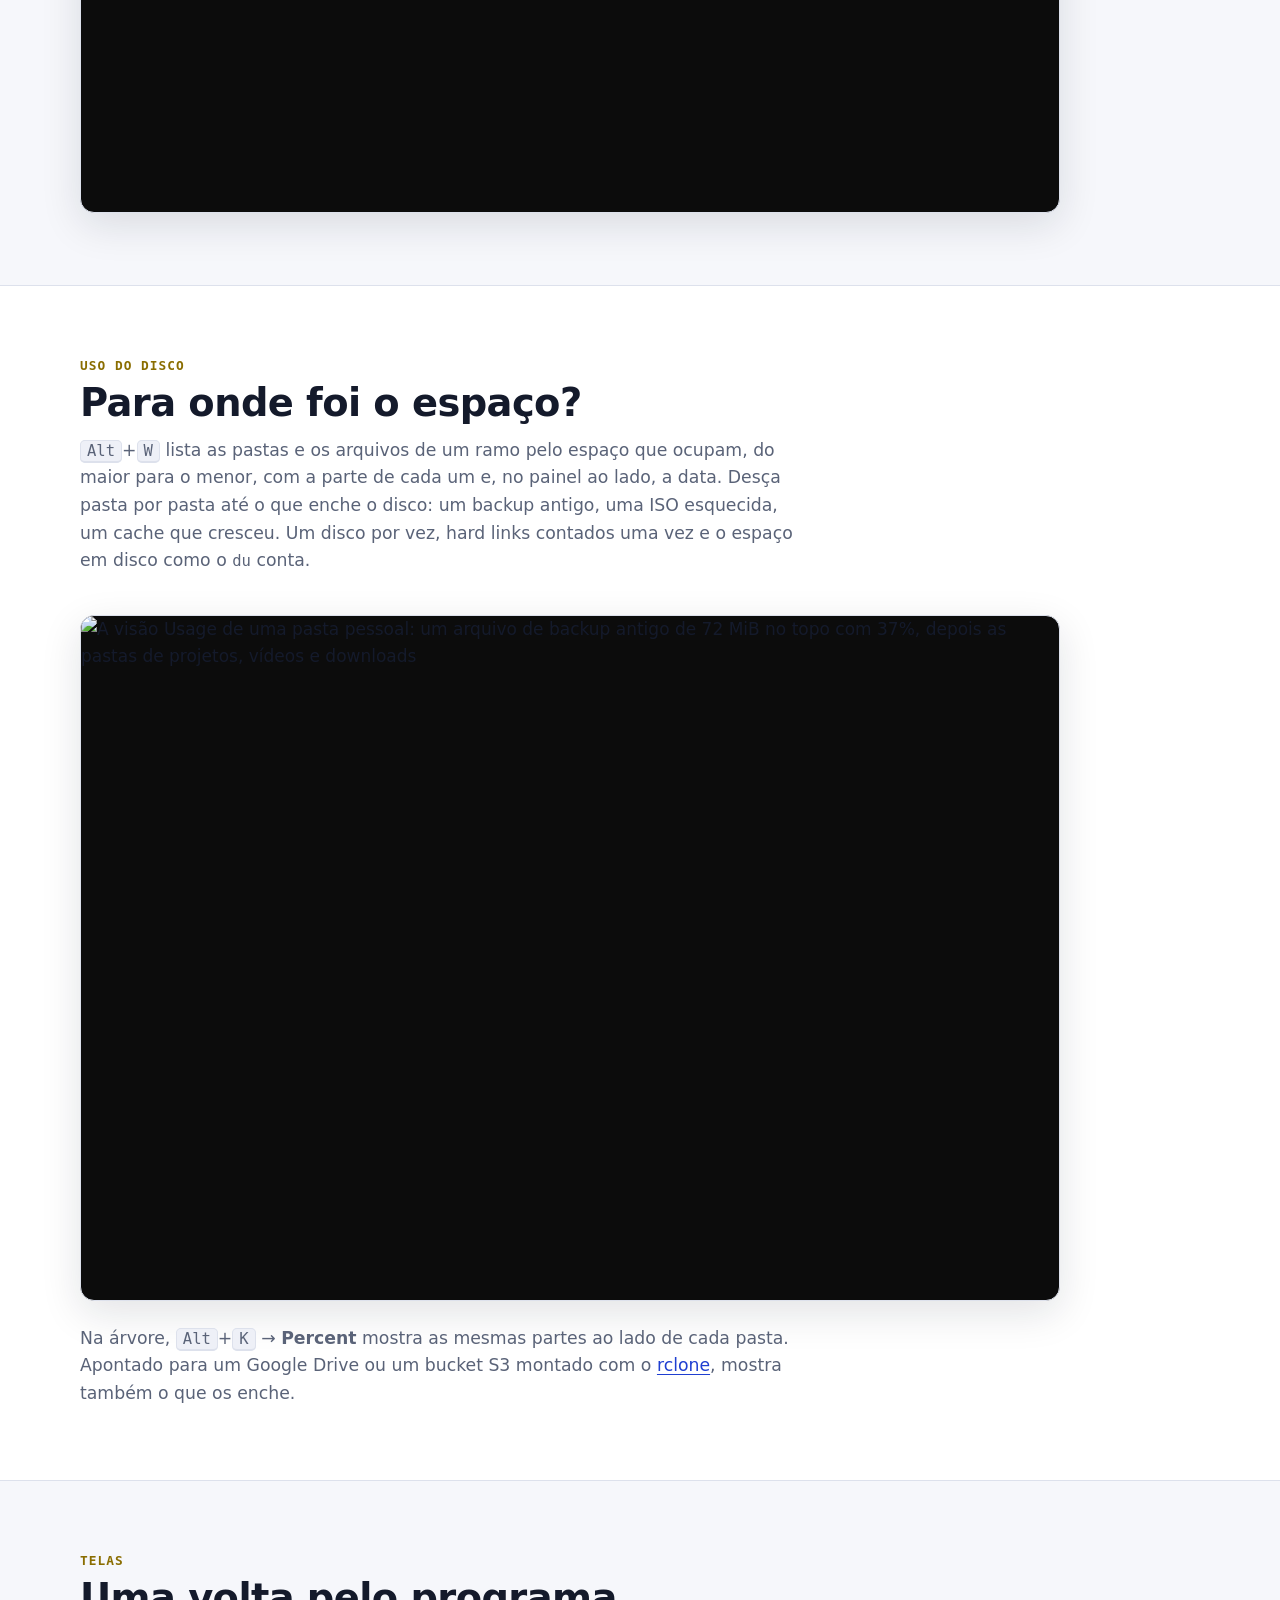
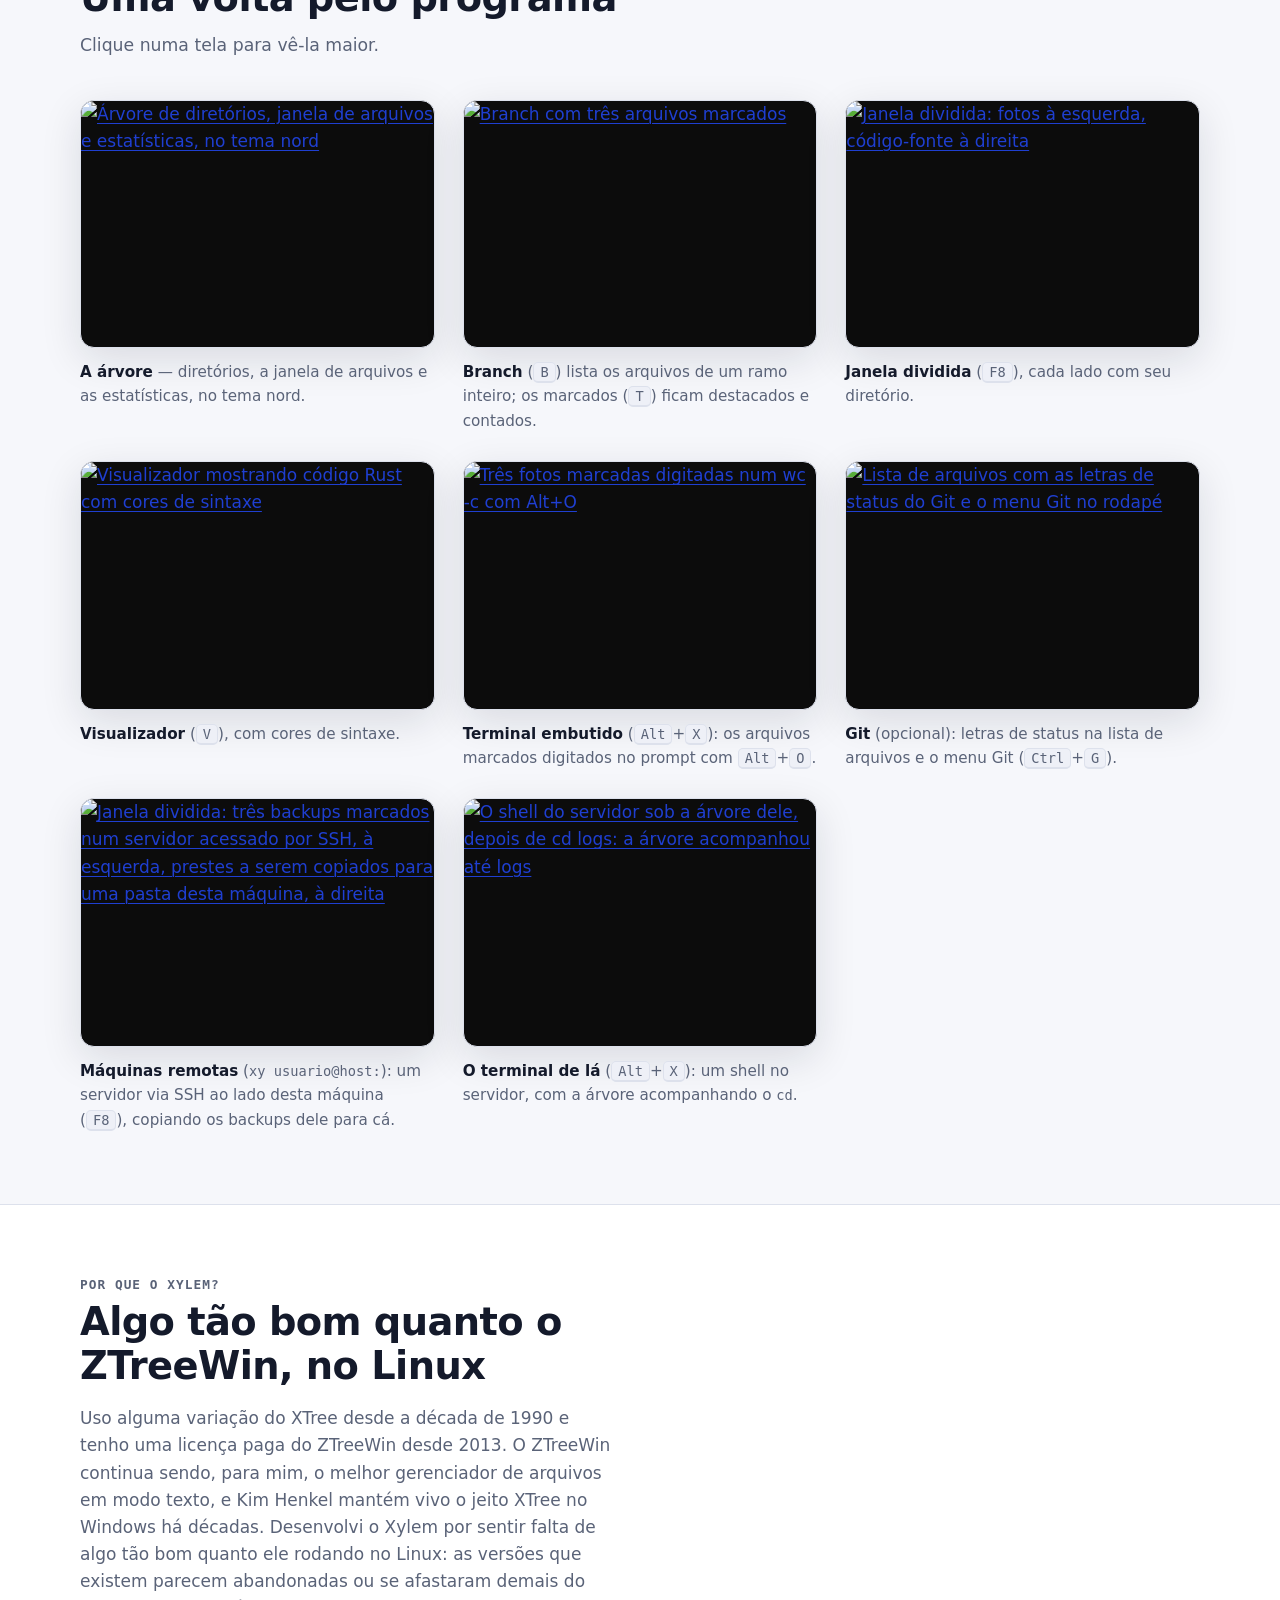
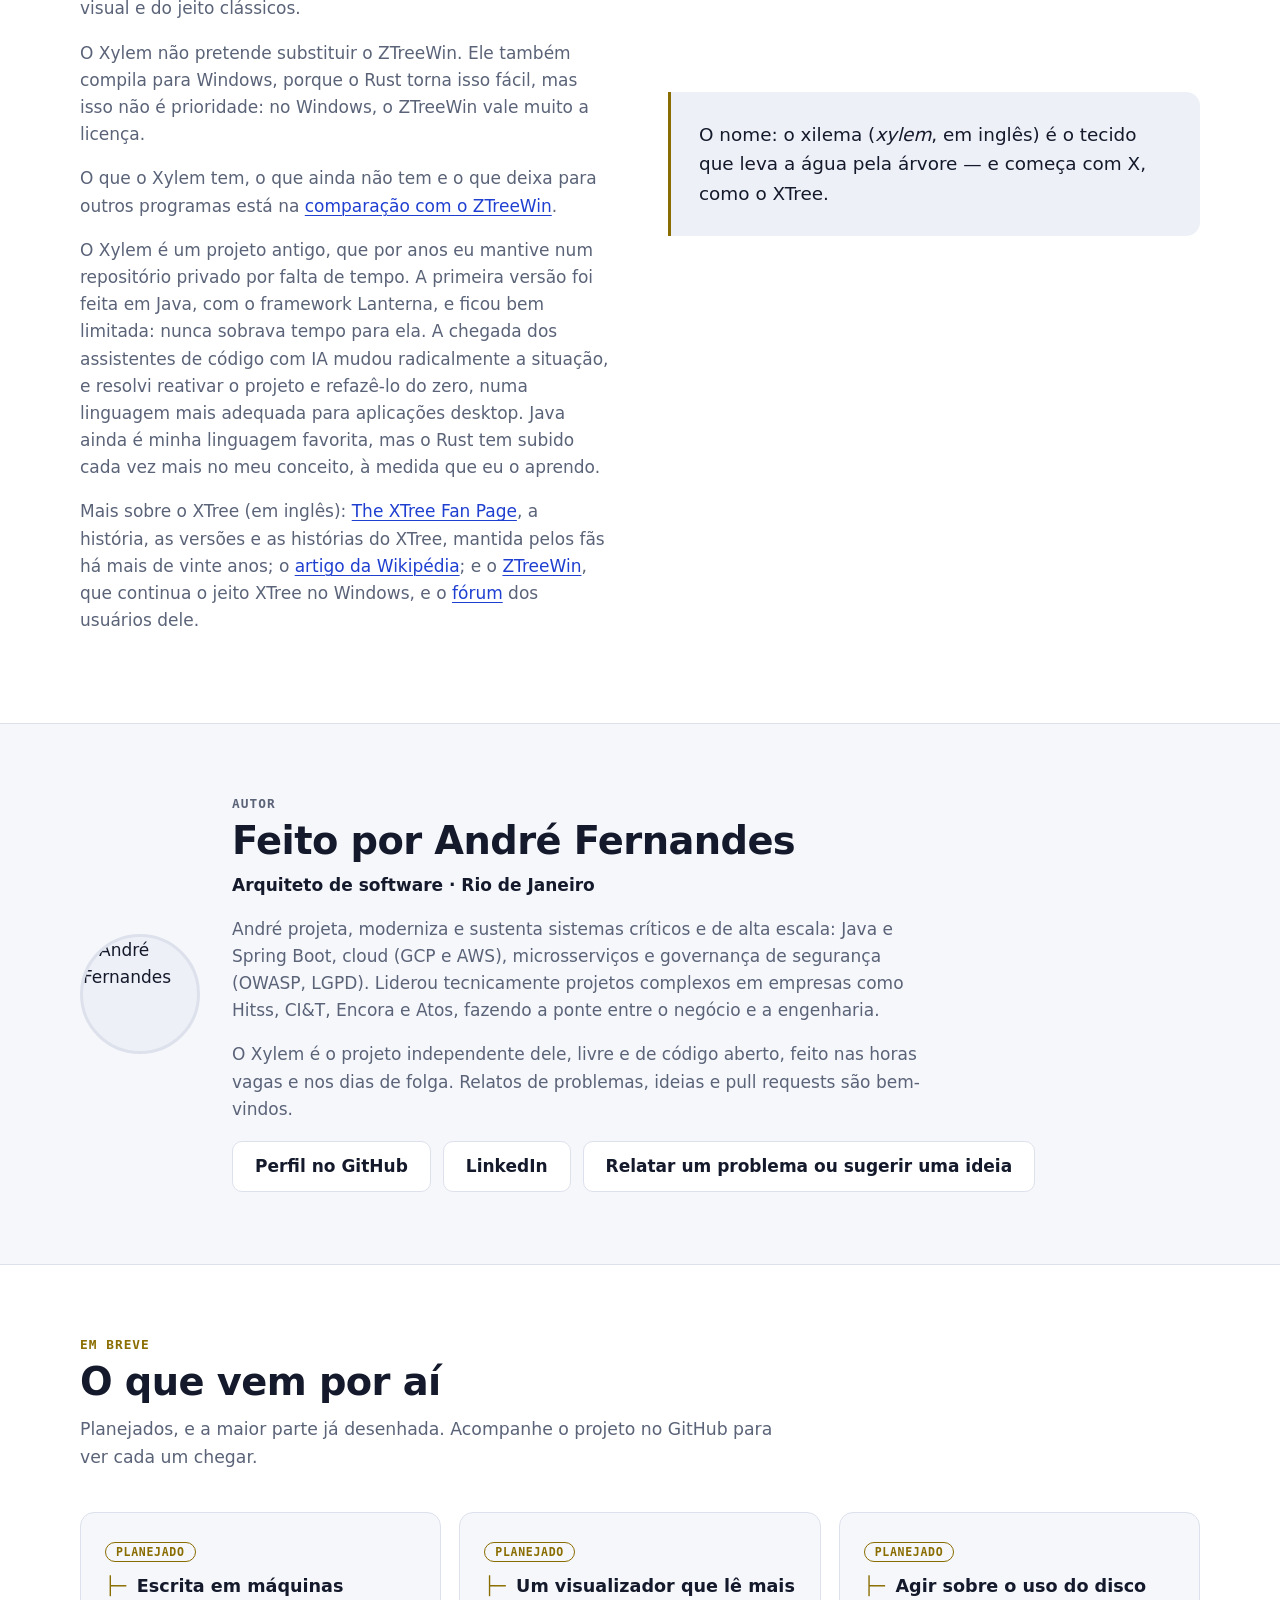
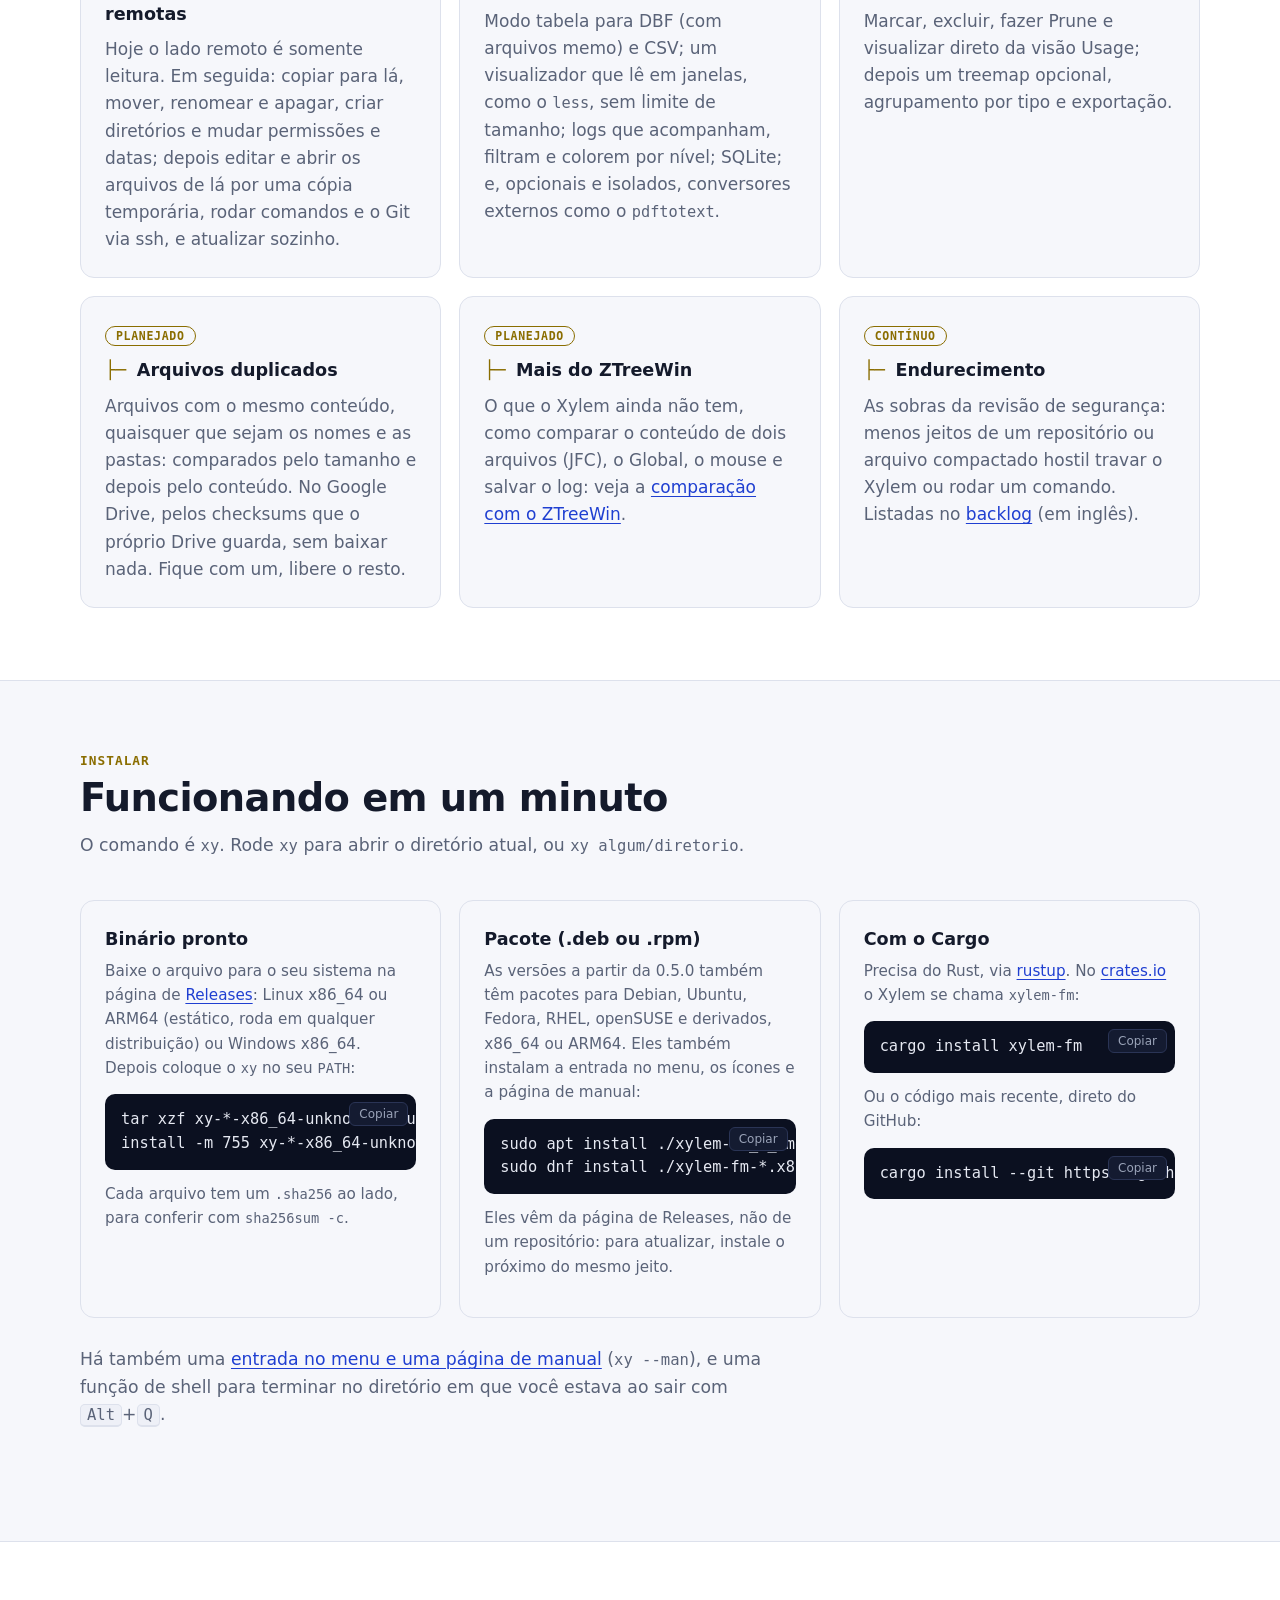
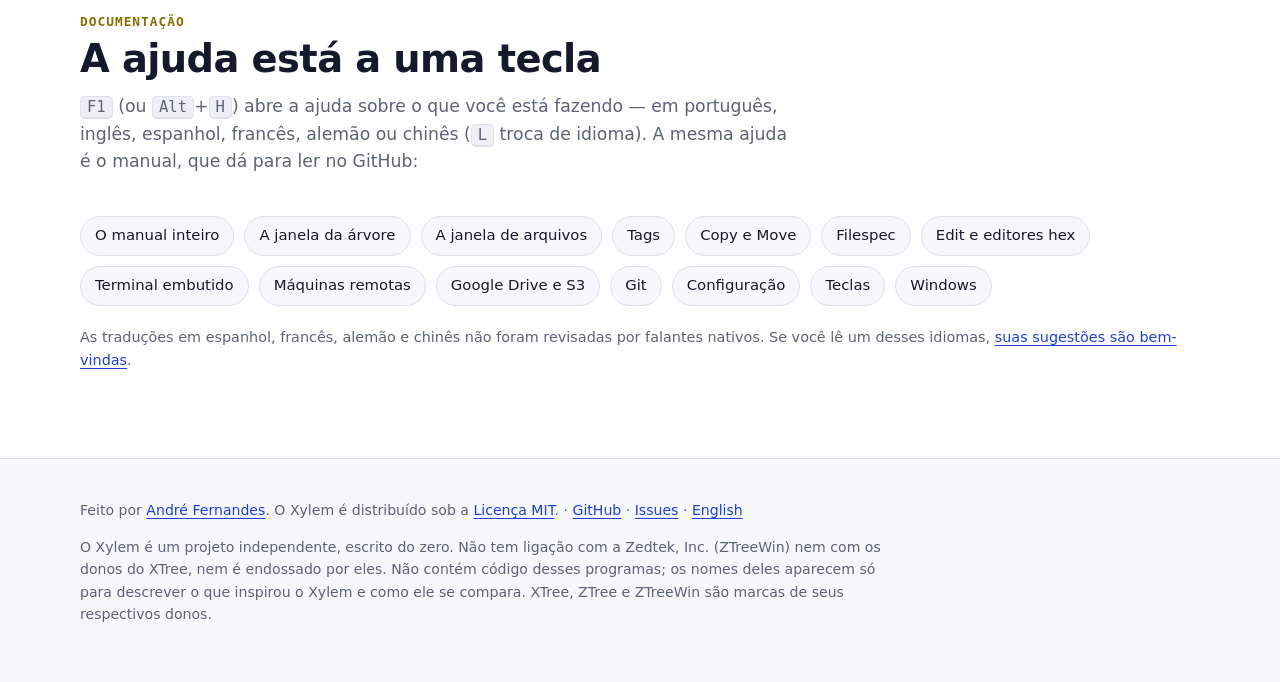
==== commit dd6288e7: "Viewer: line filter with regular expressions, and its help on F1 In text mode, & shows only the line" ====
--- a/site/pt-br/index.html
+++ b/site/pt-br/index.html
@@ -358,6 +358,8 @@
           <a href="https://github.com/andrelnfernandes/xylem/blob/main/docs/manual/pt/keys.md">Teclas</a>
           <a href="https://github.com/andrelnfernandes/xylem/blob/main/docs/manual/pt/windows.md">Windows</a>
         </div>
+        <p class="translation-note">As traduções em espanhol, francês, alemão e chinês não foram revisadas por
+          falantes nativos. Se você lê um desses idiomas, <a href="https://github.com/andrelnfernandes/xylem/blob/main/docs/manual/TRANSLATING.md#reviews-wanted">suas sugestões são bem-vindas</a>.</p>
       </div>
     </section>
   </main>
--- a/site/style.css
+++ b/site/style.css
@@ -407,6 +407,8 @@
 
 .topics a:hover { border-color: var(--link); color: var(--link); }
 
+.translation-note { margin-top: 20px; color: var(--muted); font-size: 0.9rem; }
+
 /* Footer */
 
 footer { padding: 40px 0 56px; color: var(--muted); font-size: 0.88rem; }
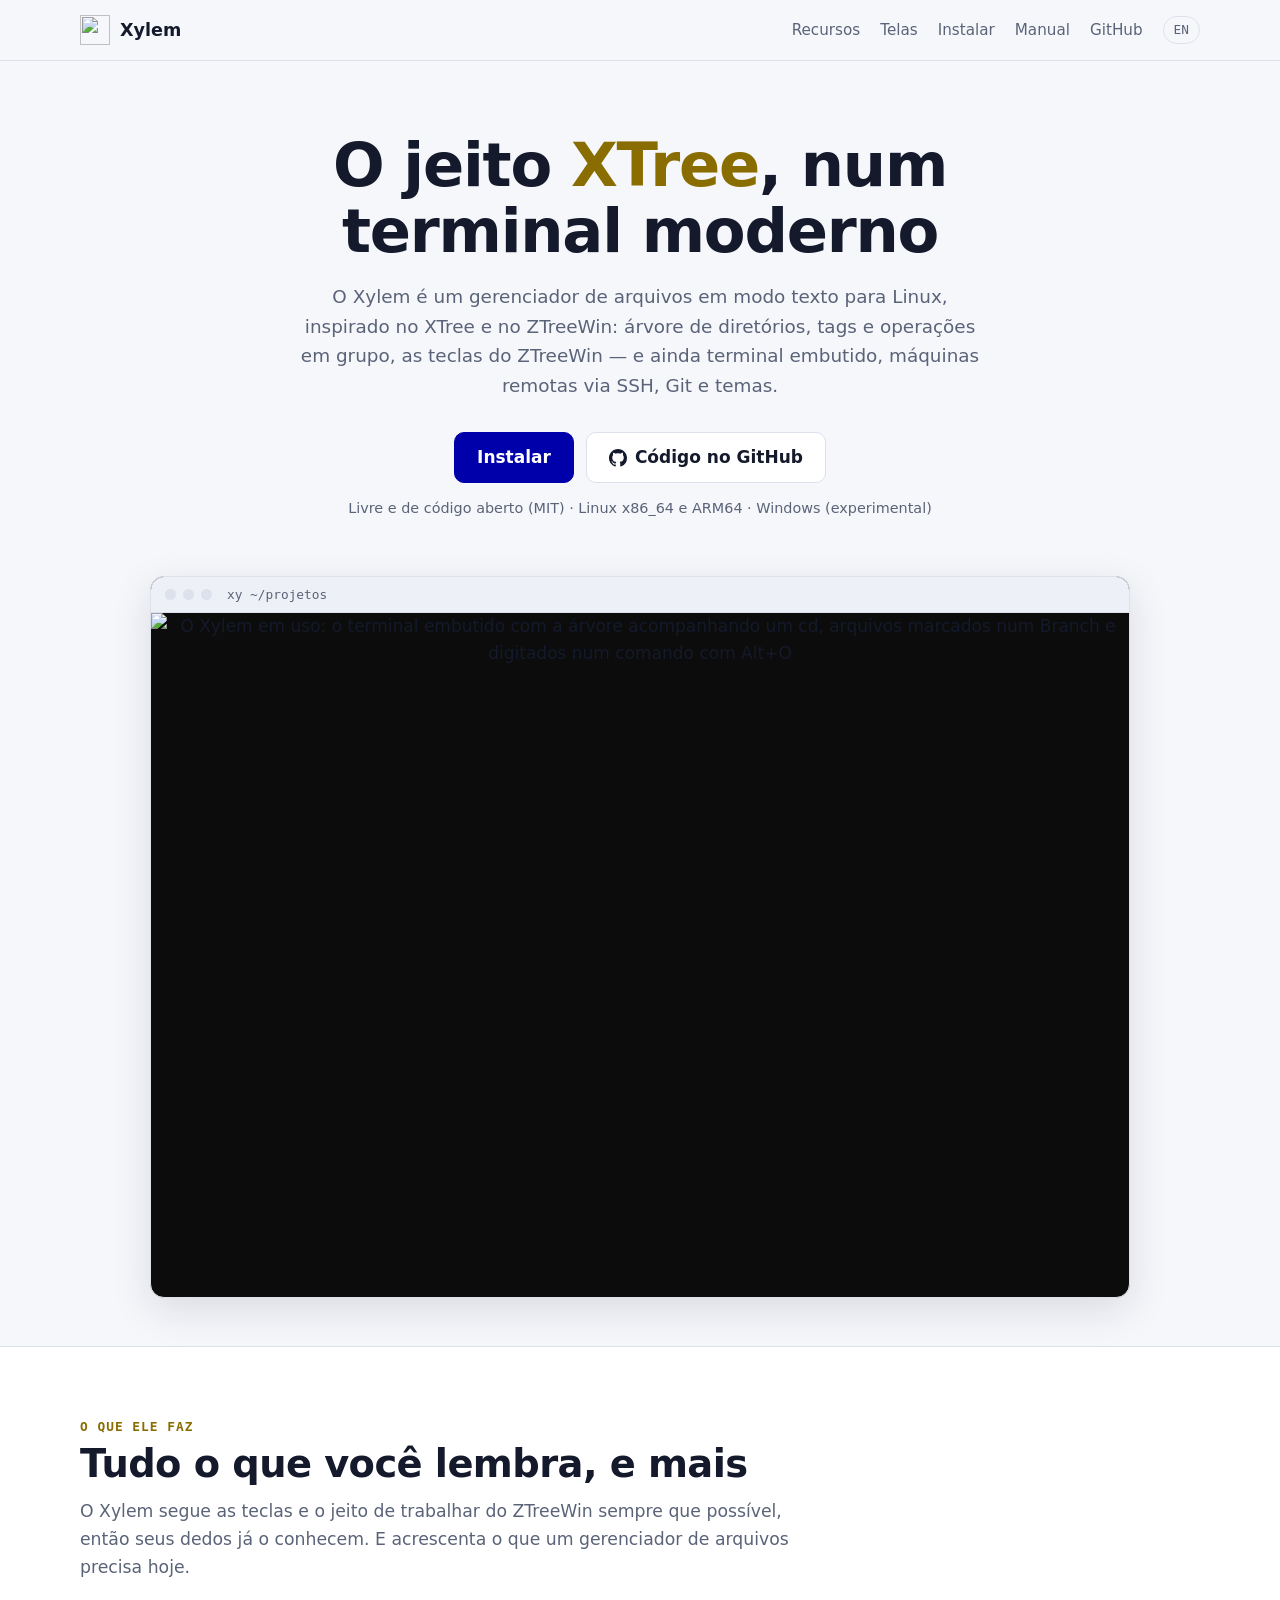
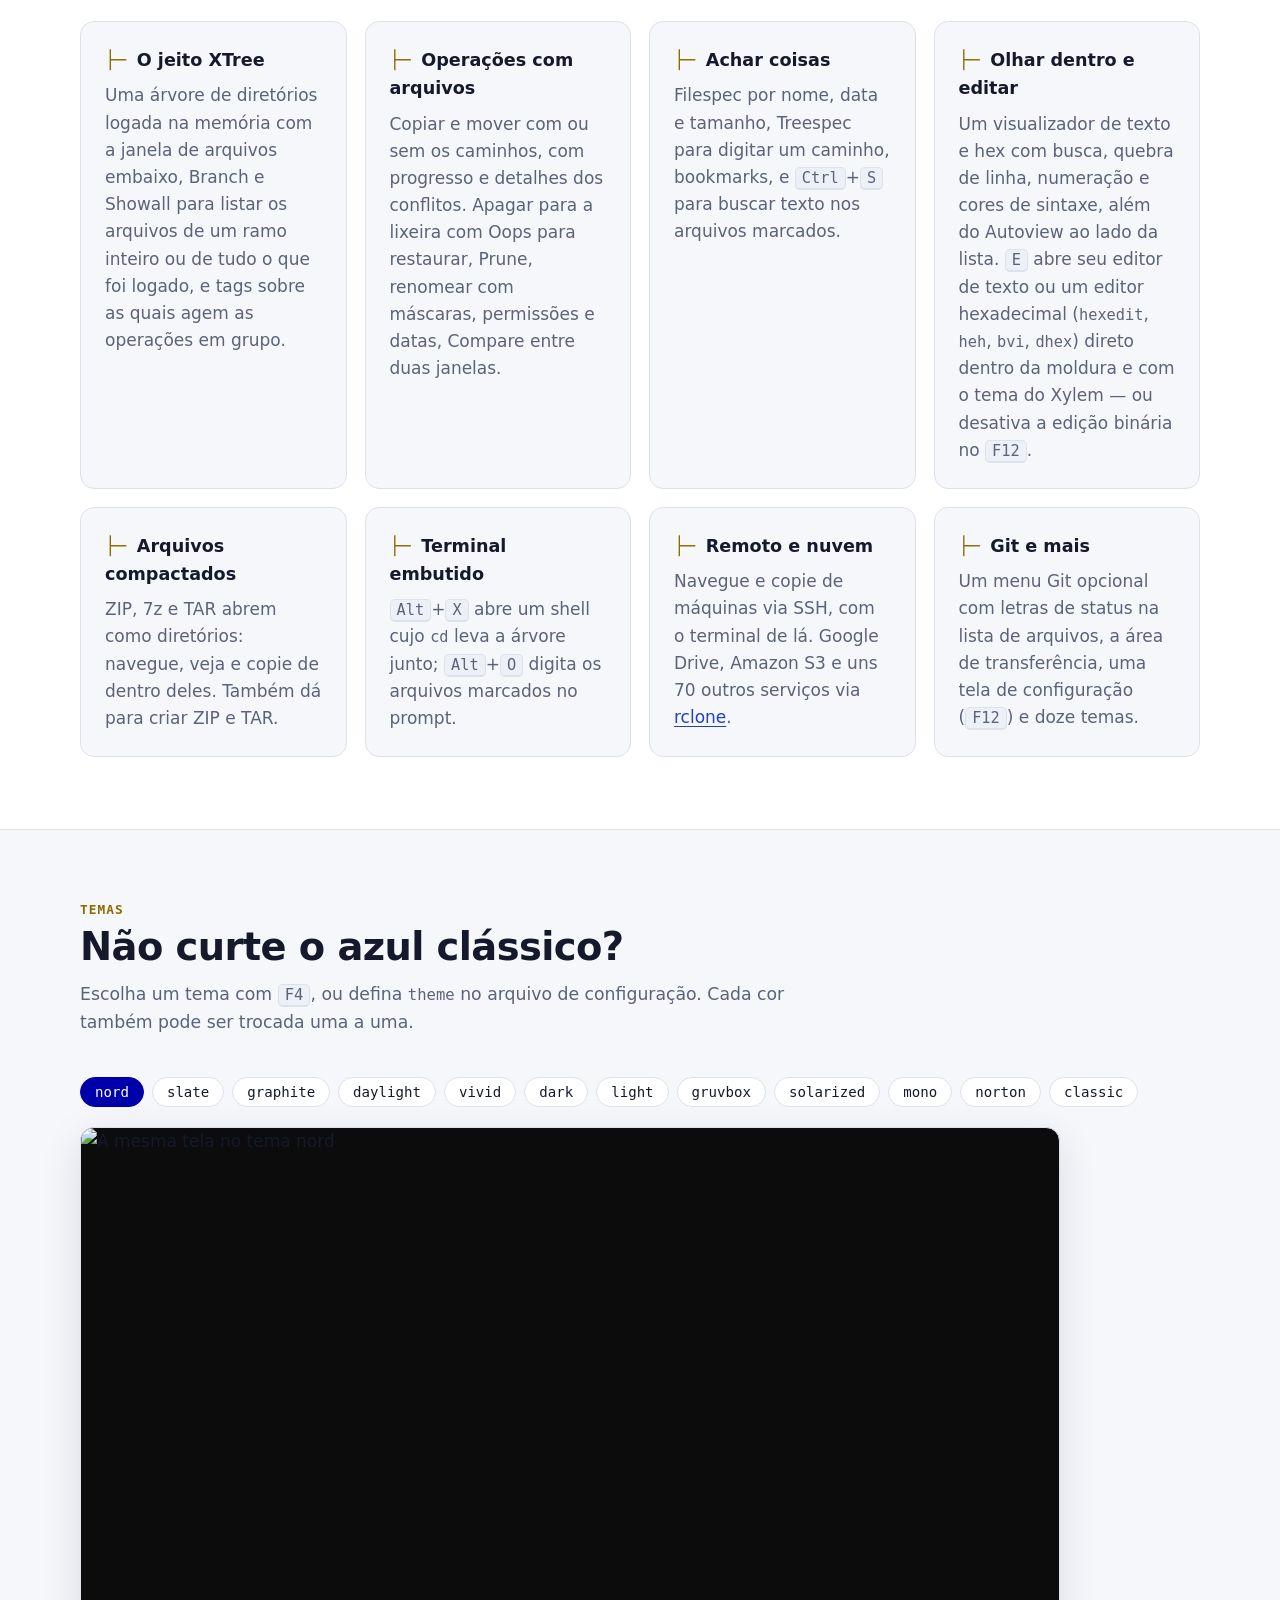
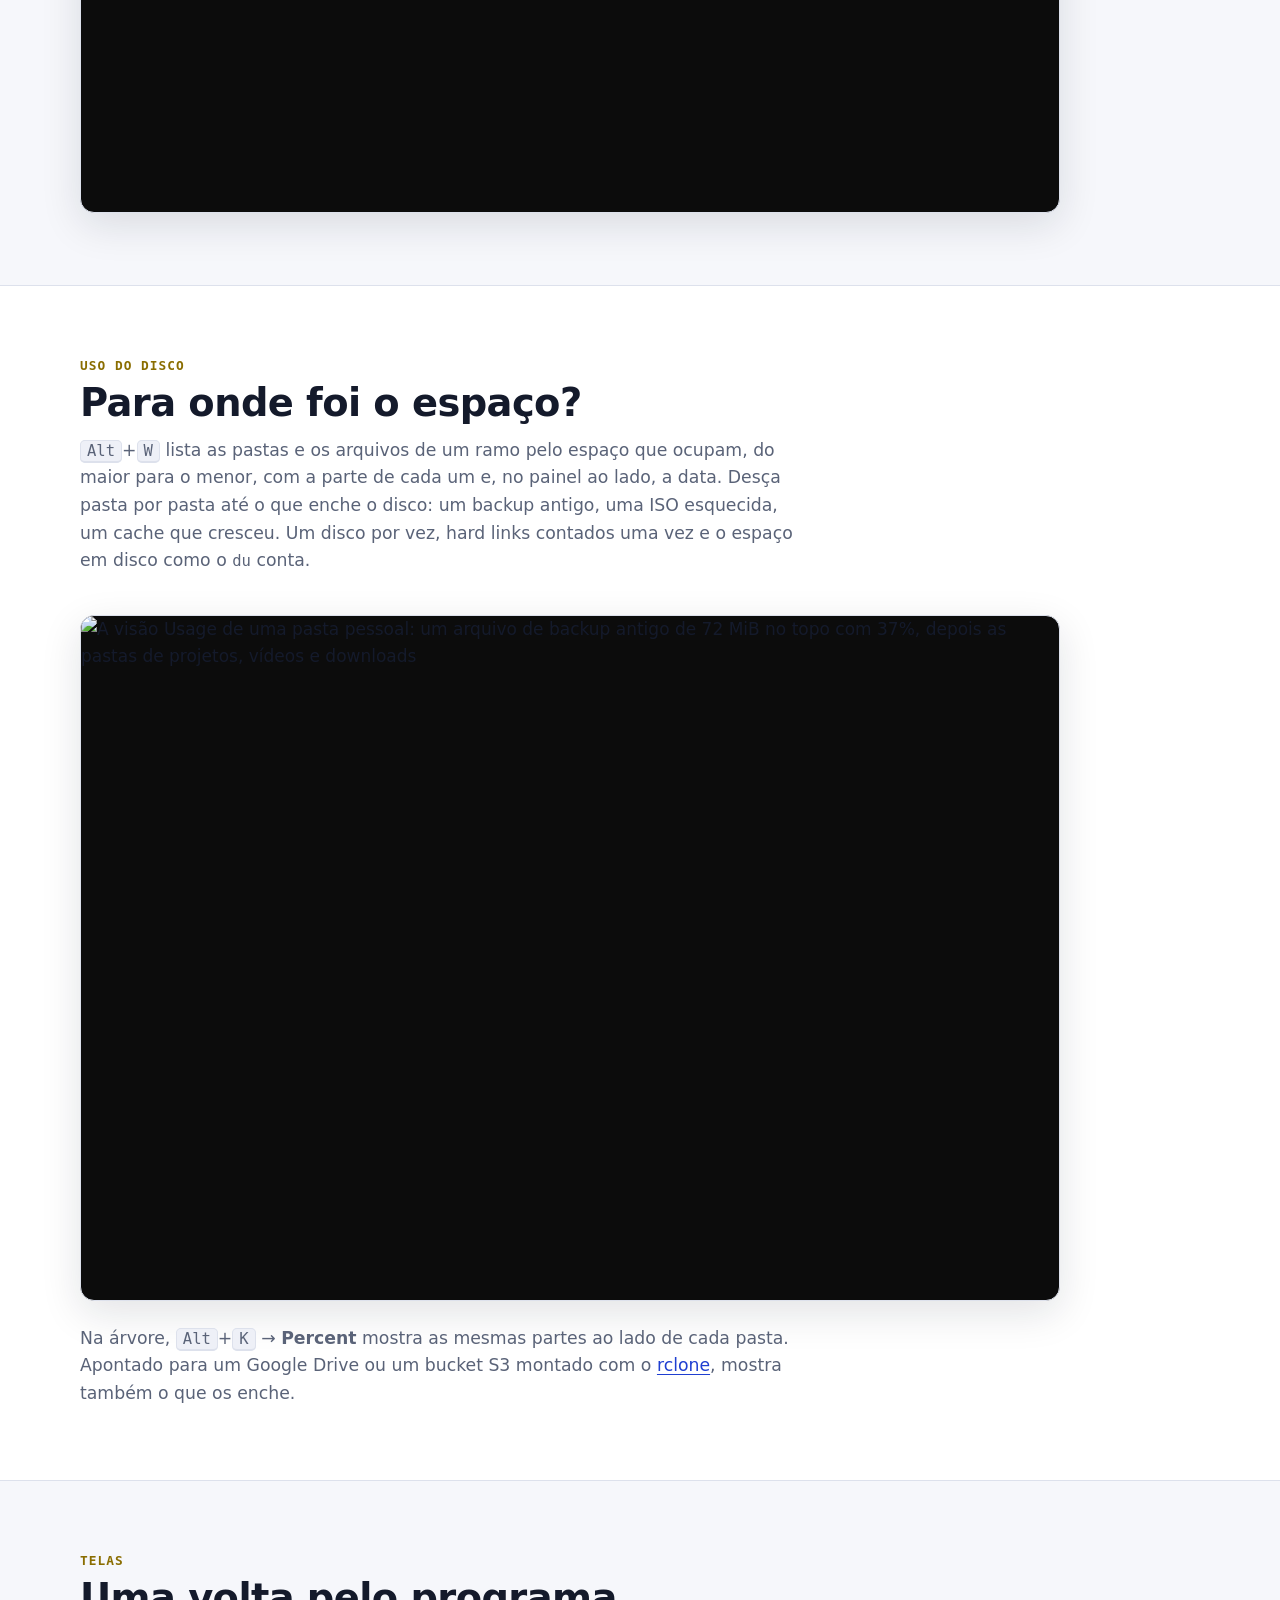
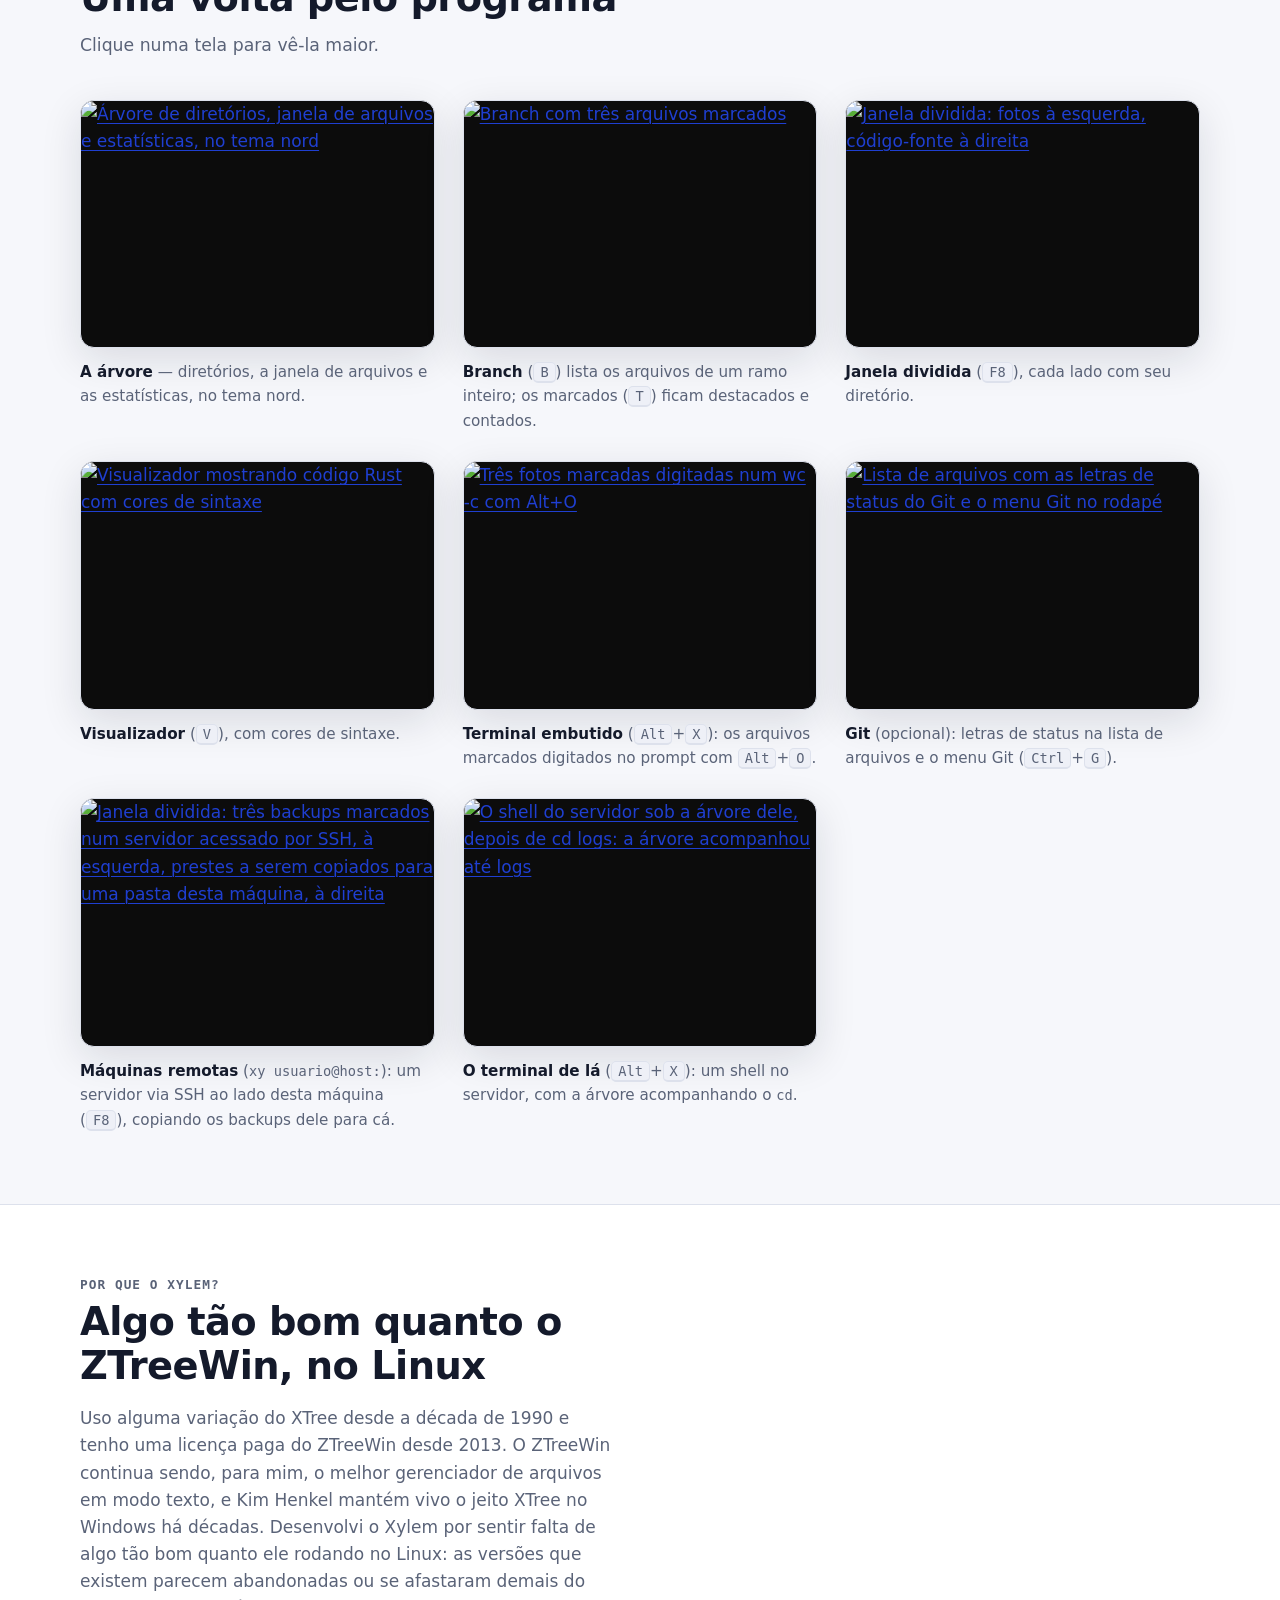
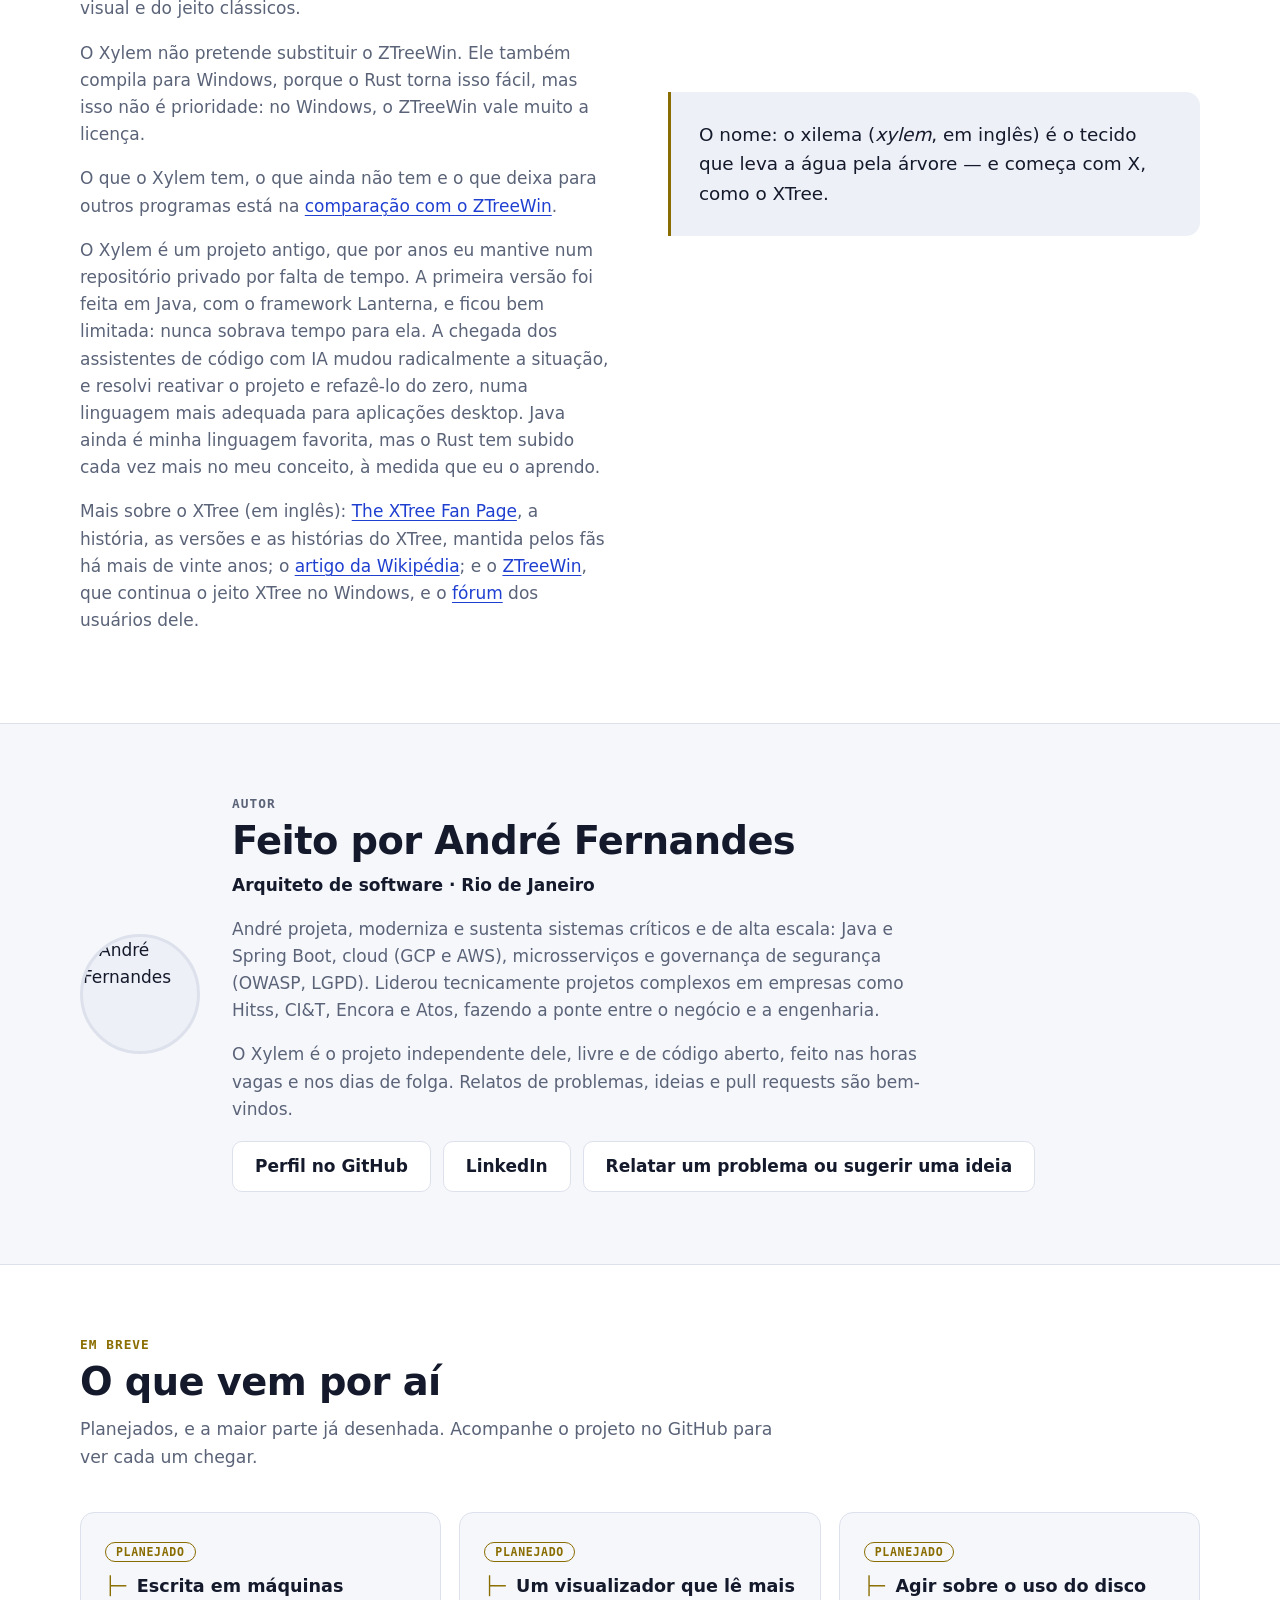
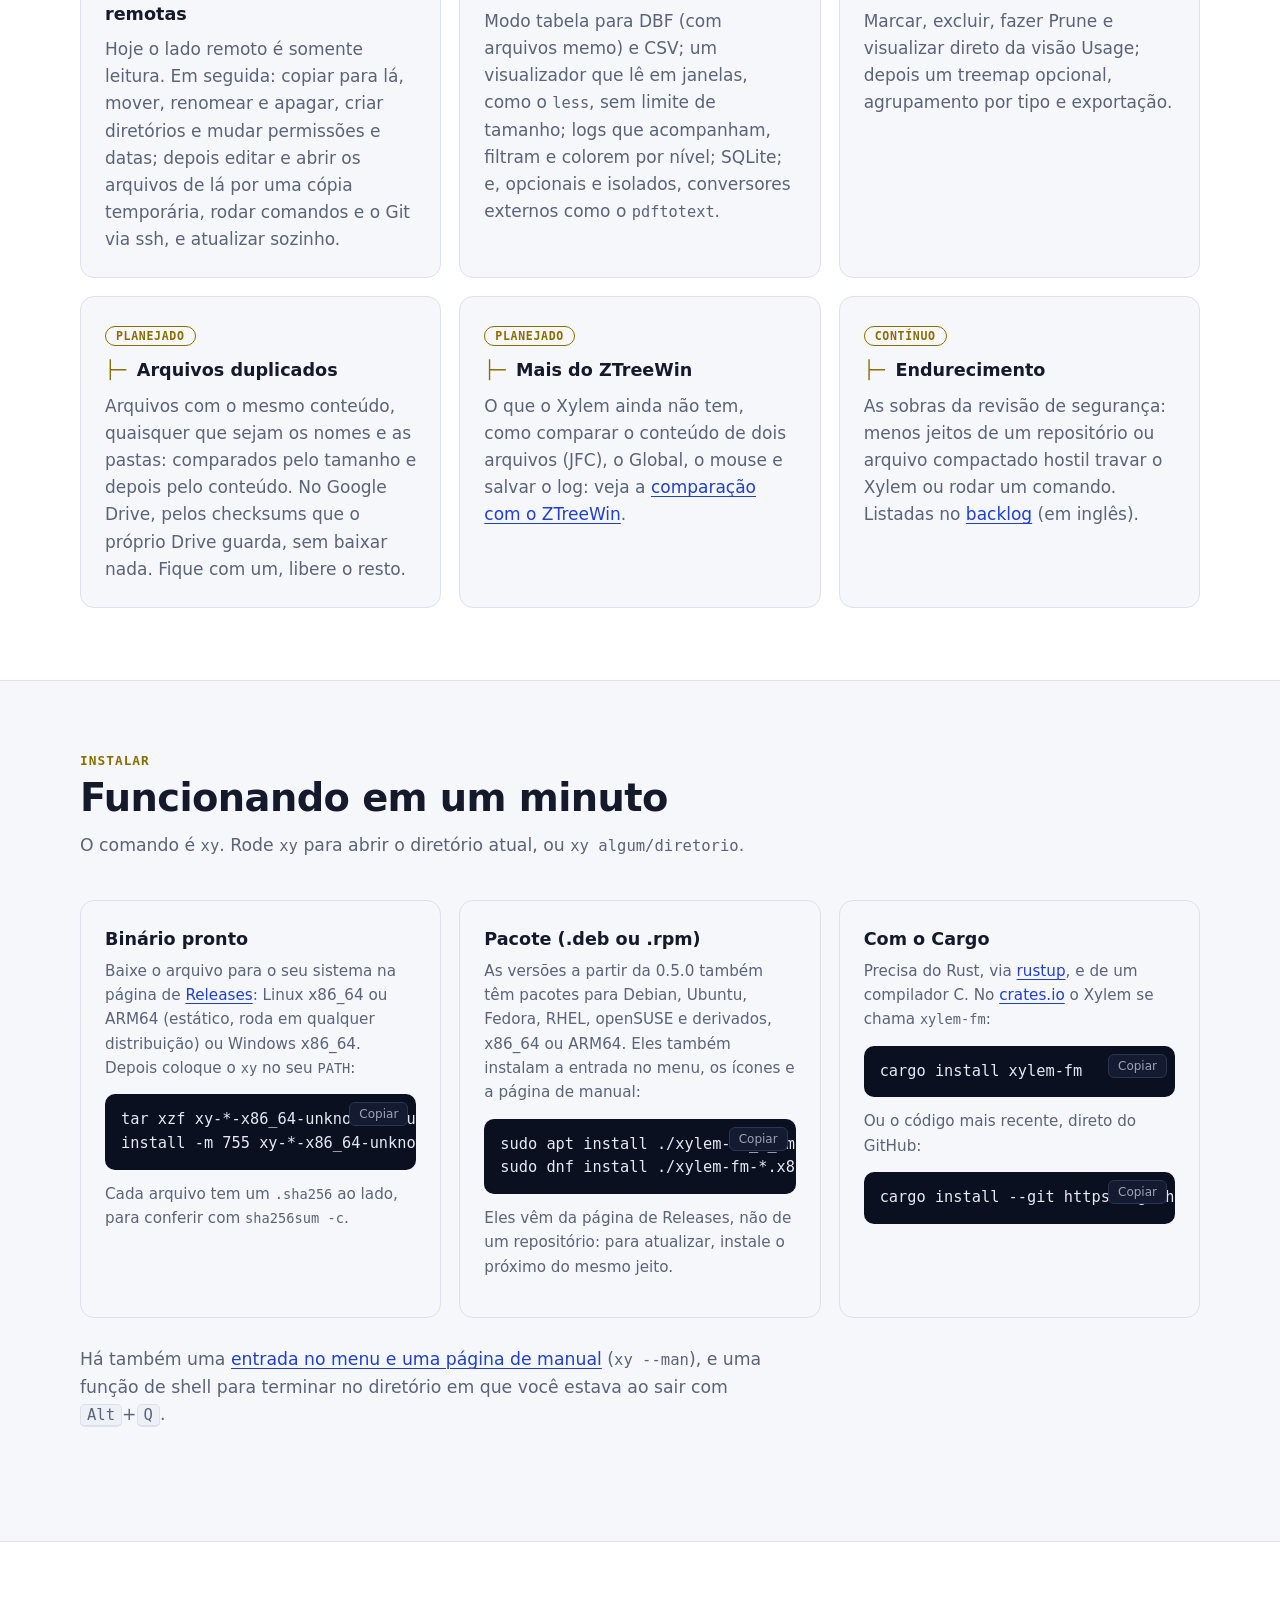
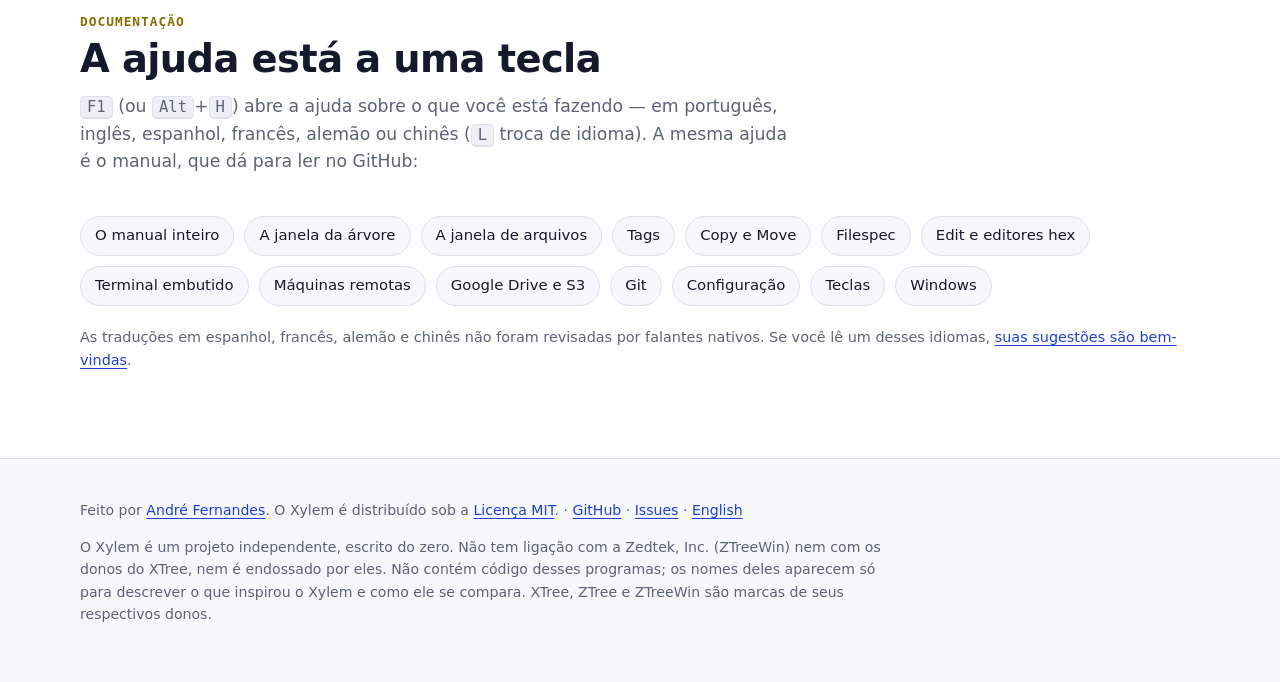
==== commit 2ae06f4a: "CI: install the musl C compiler; note the plan to leave C behind The packages job, and the release's" ====
--- a/site/pt-br/index.html
+++ b/site/pt-br/index.html
@@ -320,7 +320,7 @@
           </div>
           <div class="card">
             <h3>Com o Cargo</h3>
-            <p>Precisa do Rust, via <a href="https://rustup.rs">rustup</a>. No
+            <p>Precisa do Rust, via <a href="https://rustup.rs">rustup</a>, e de um compilador C. No
               <a href="https://crates.io/crates/xylem-fm">crates.io</a> o Xylem se chama
               <code>xylem-fm</code>:</p>
             <div class="code"><pre>cargo install xylem-fm</pre></div>
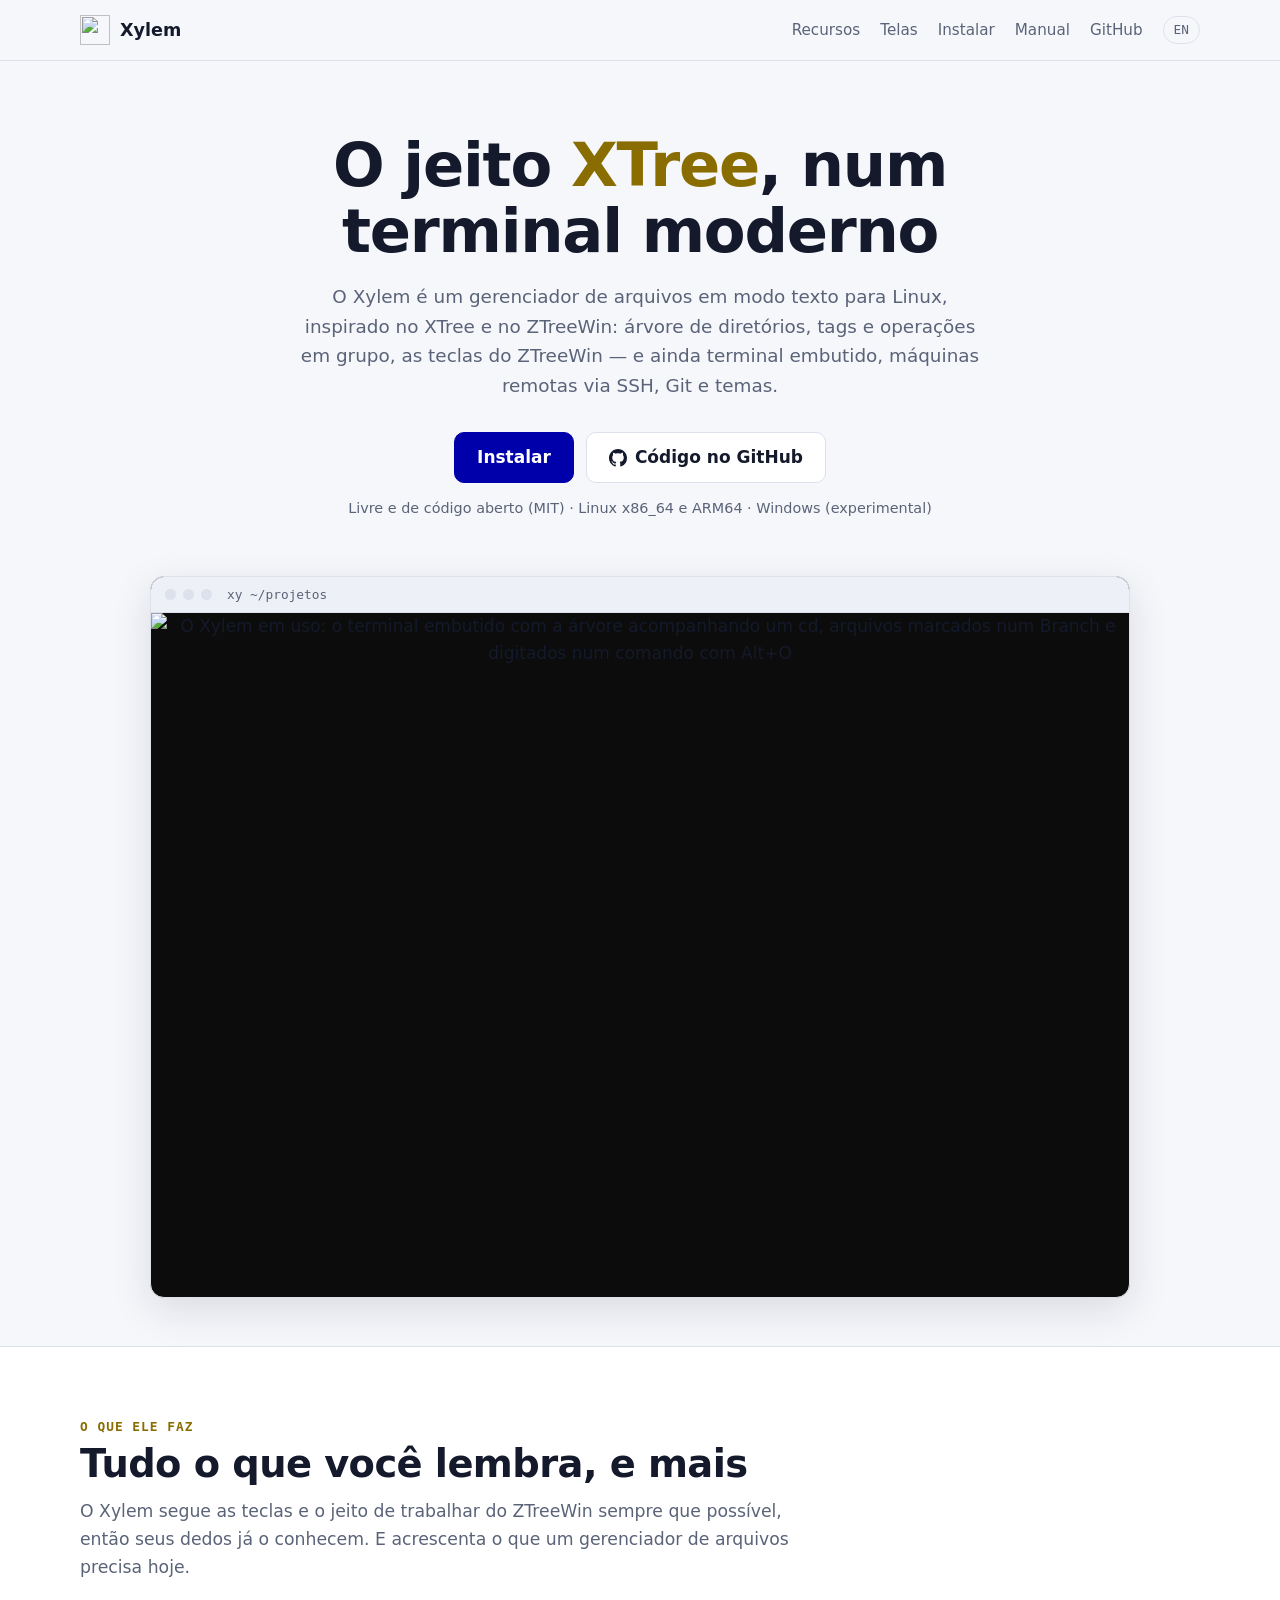
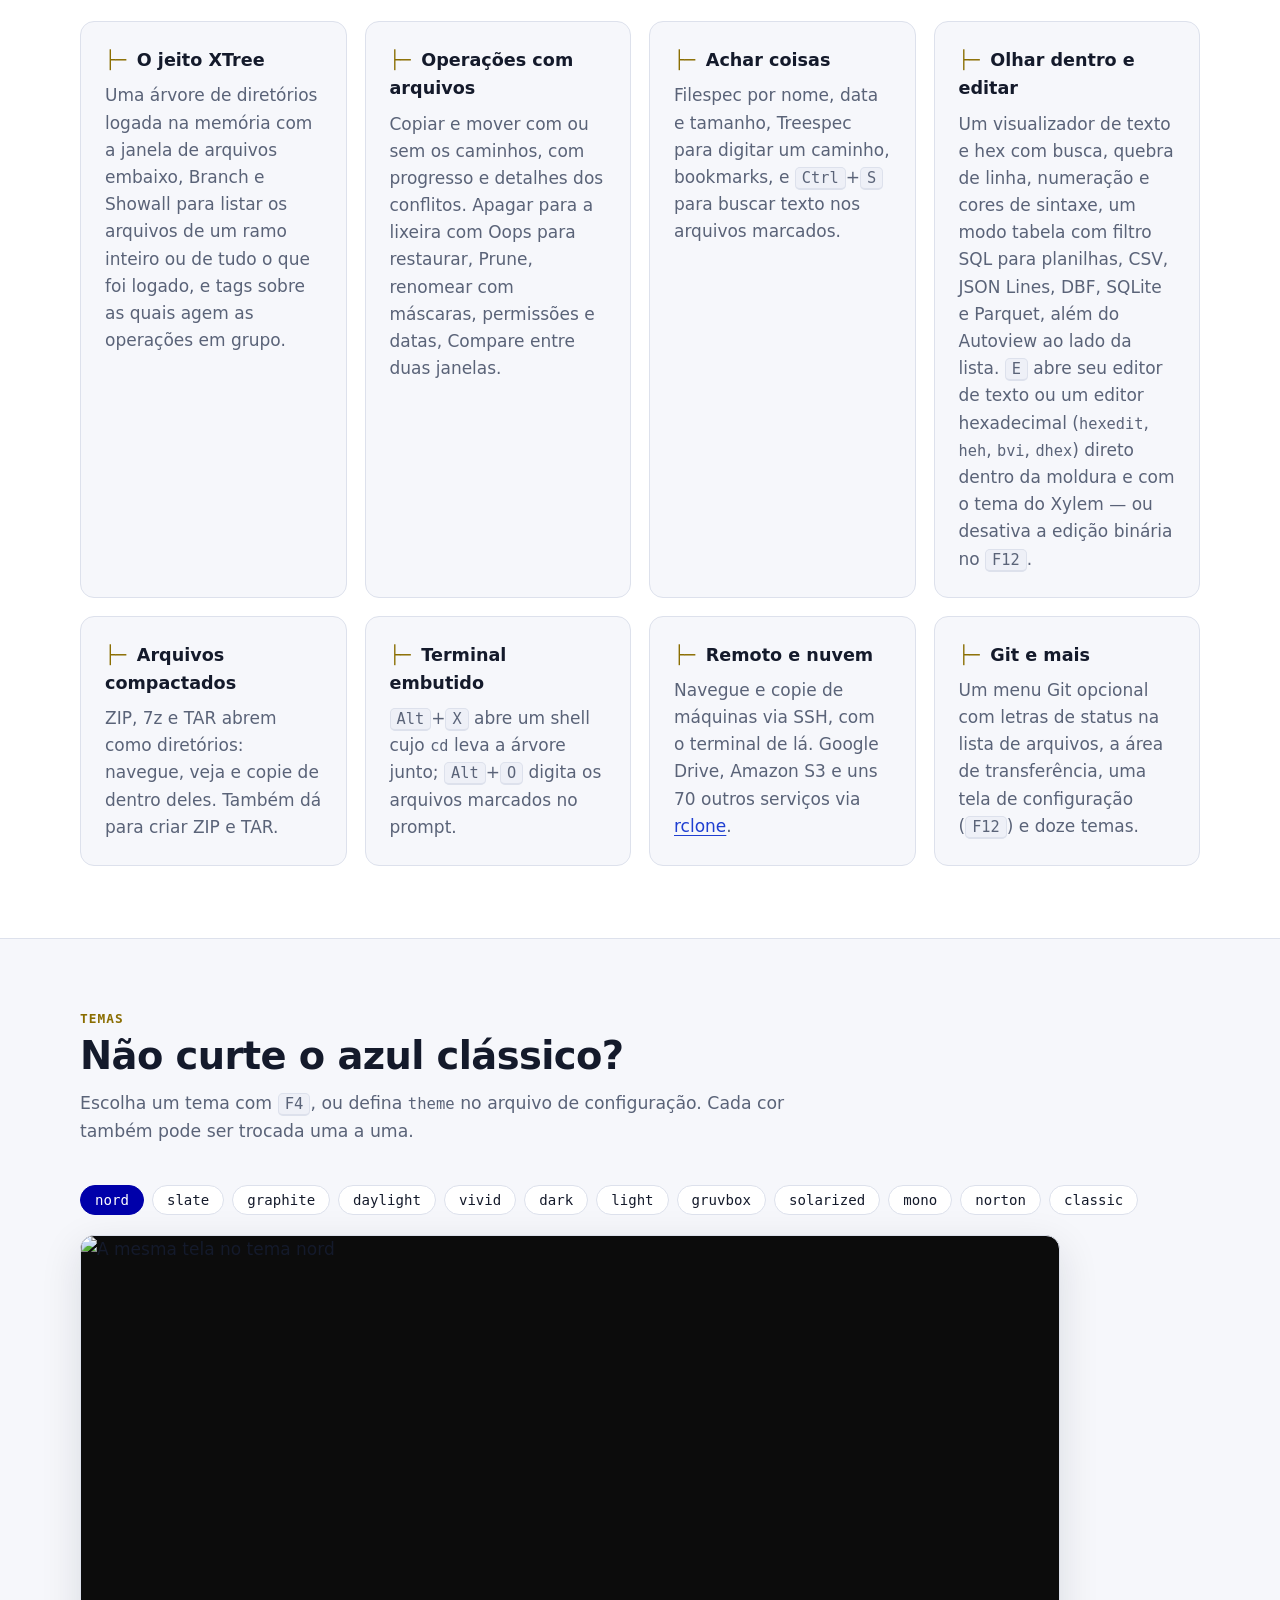
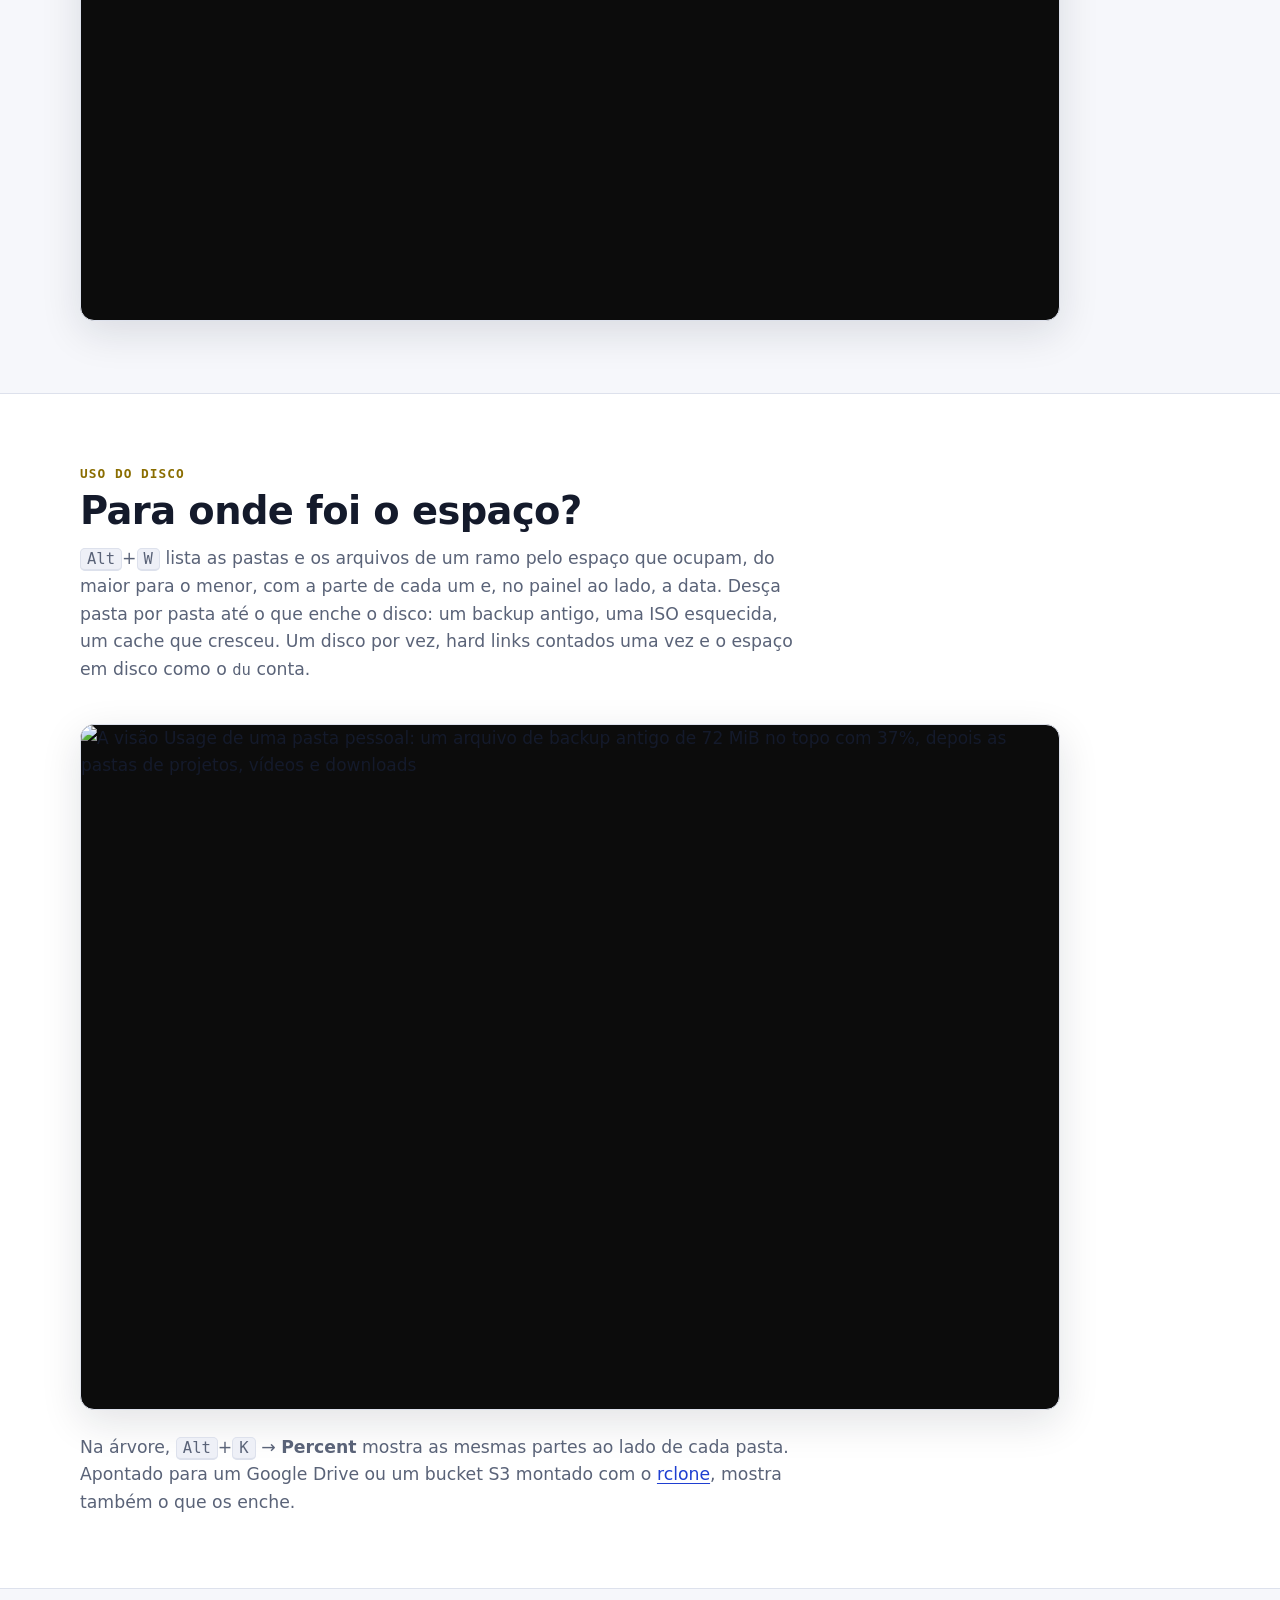
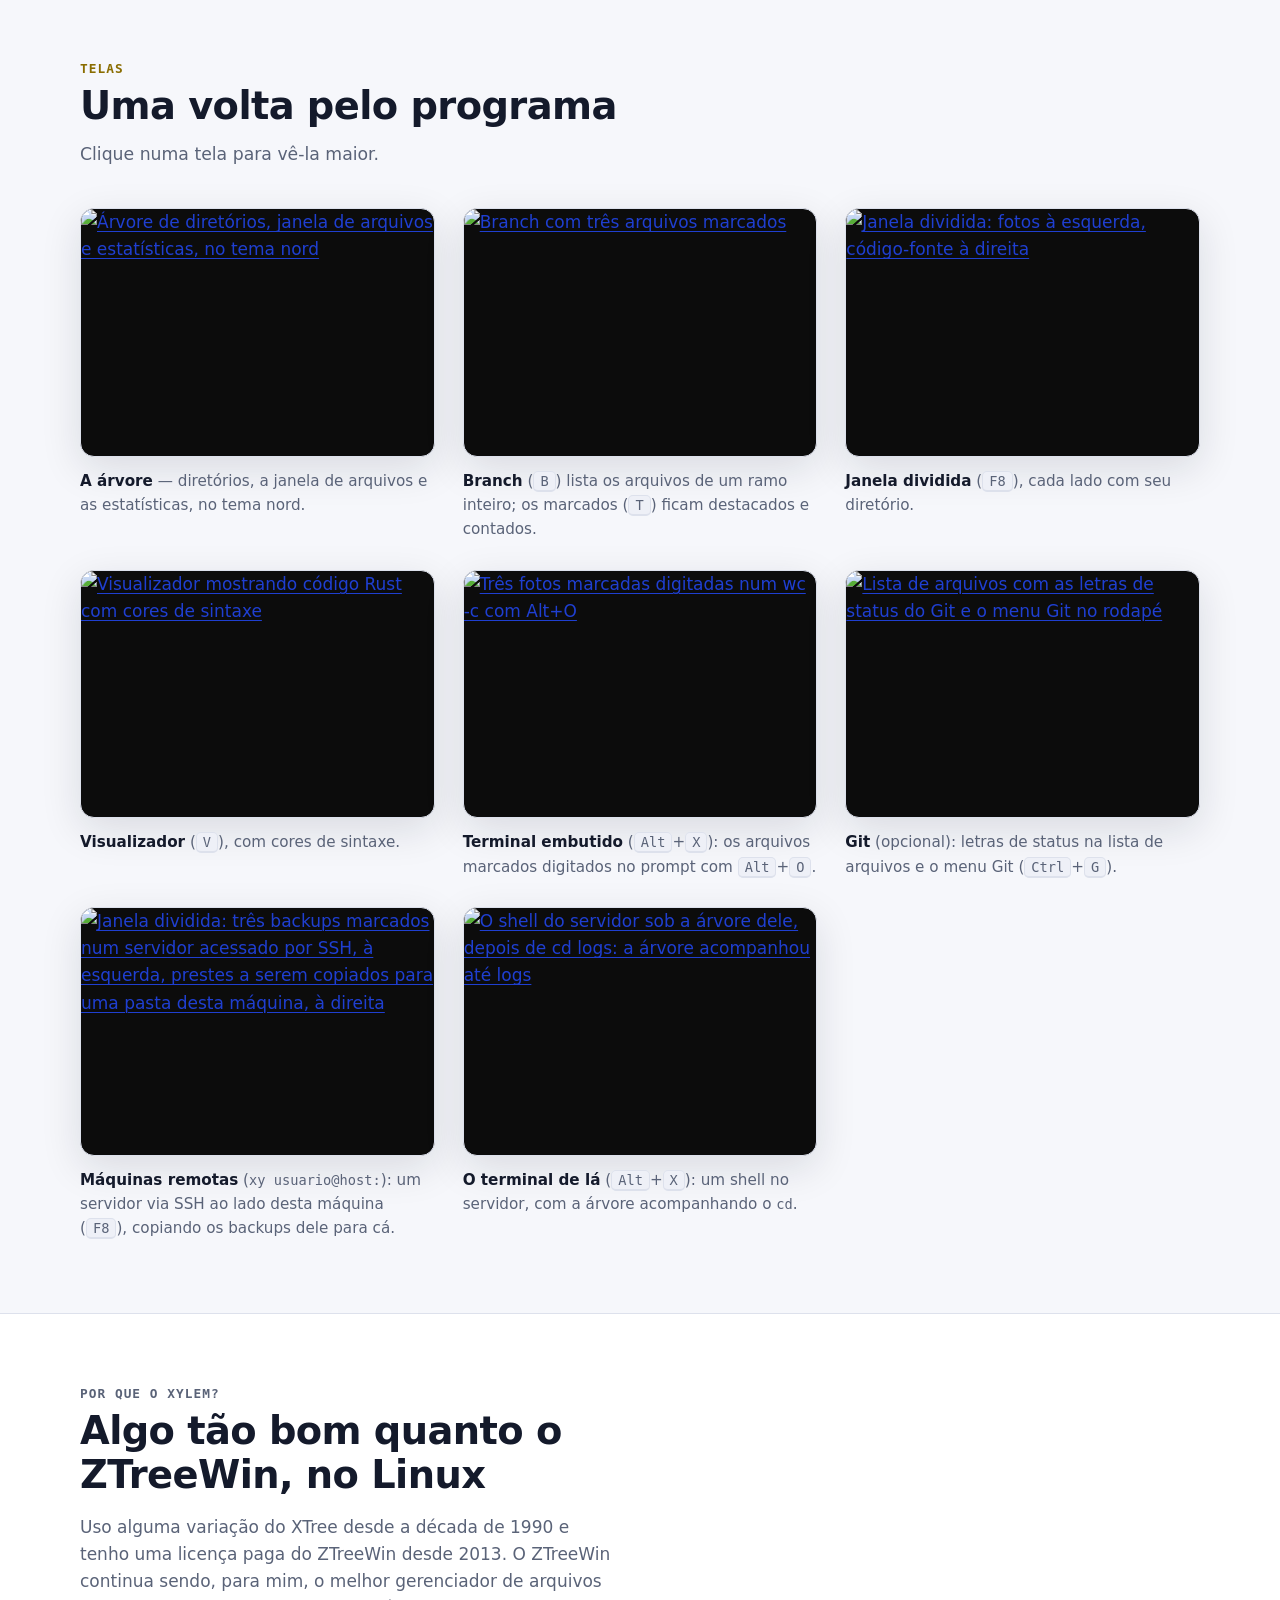
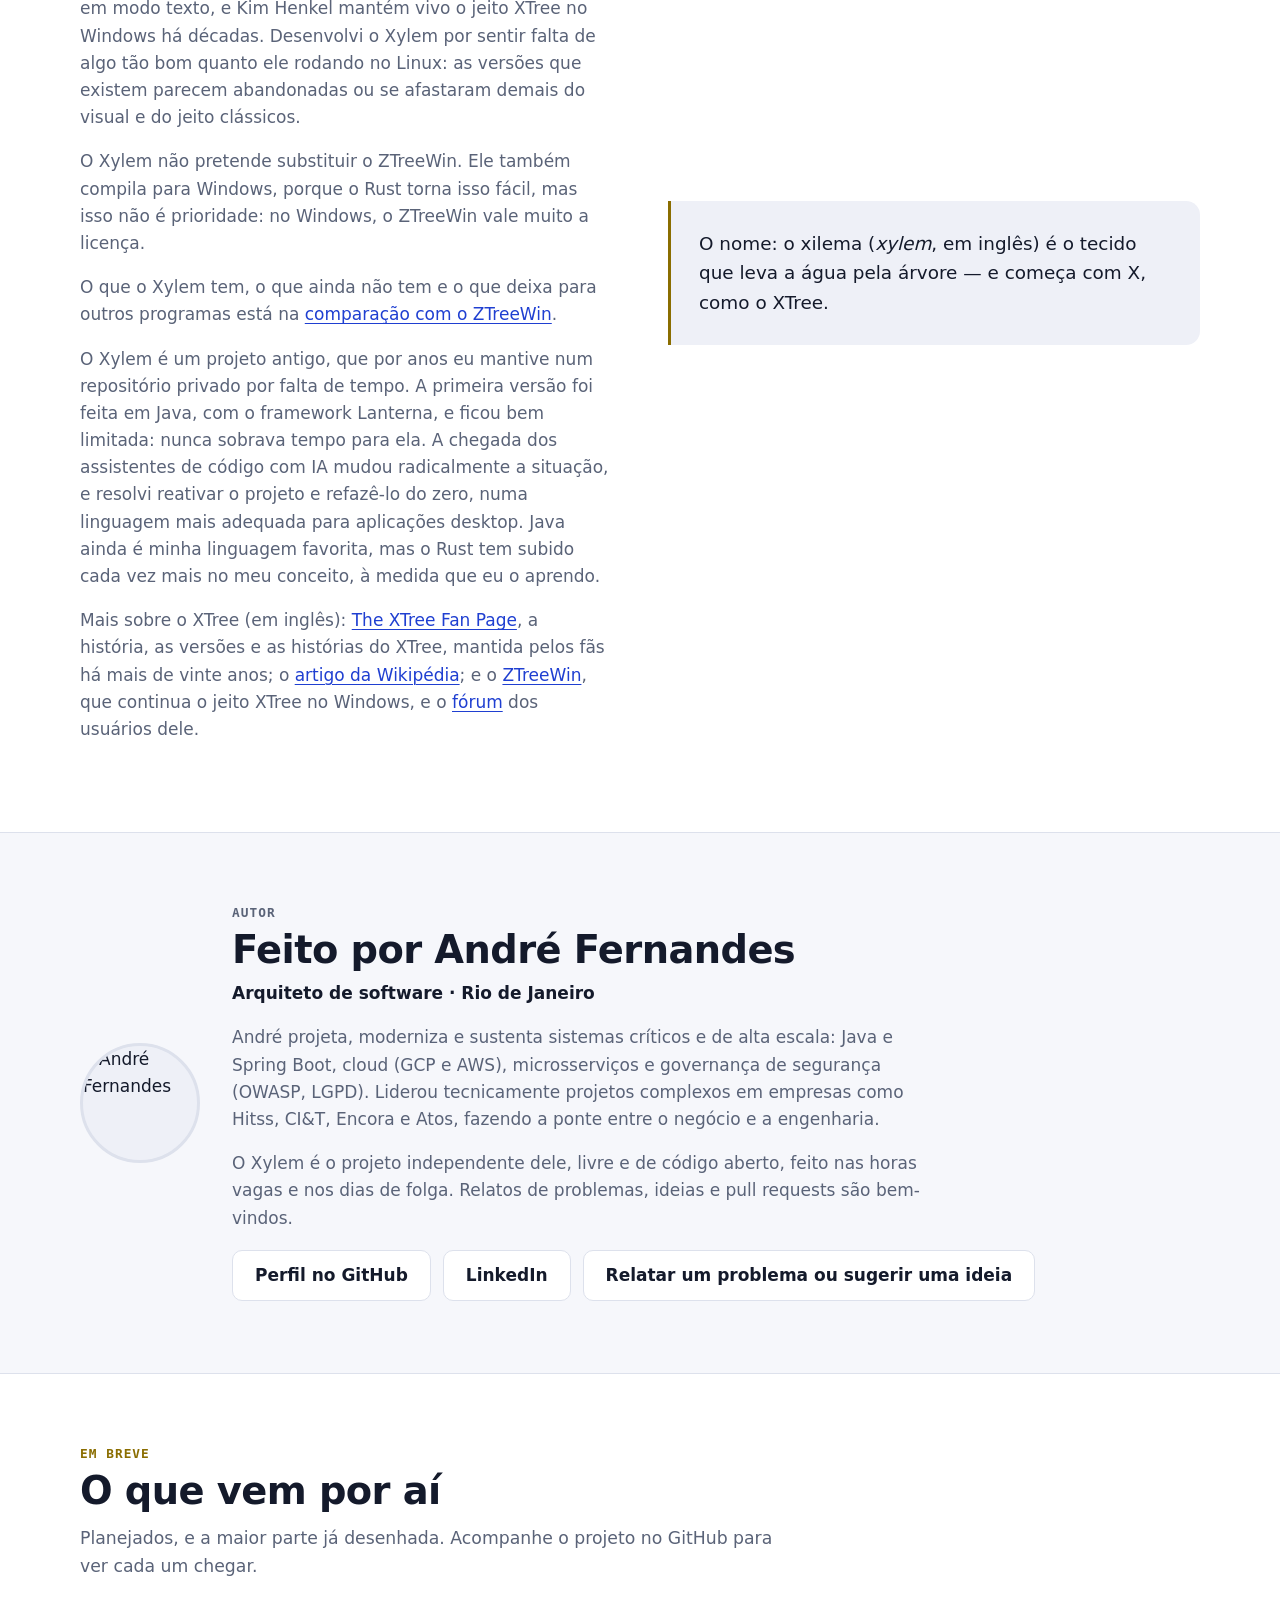
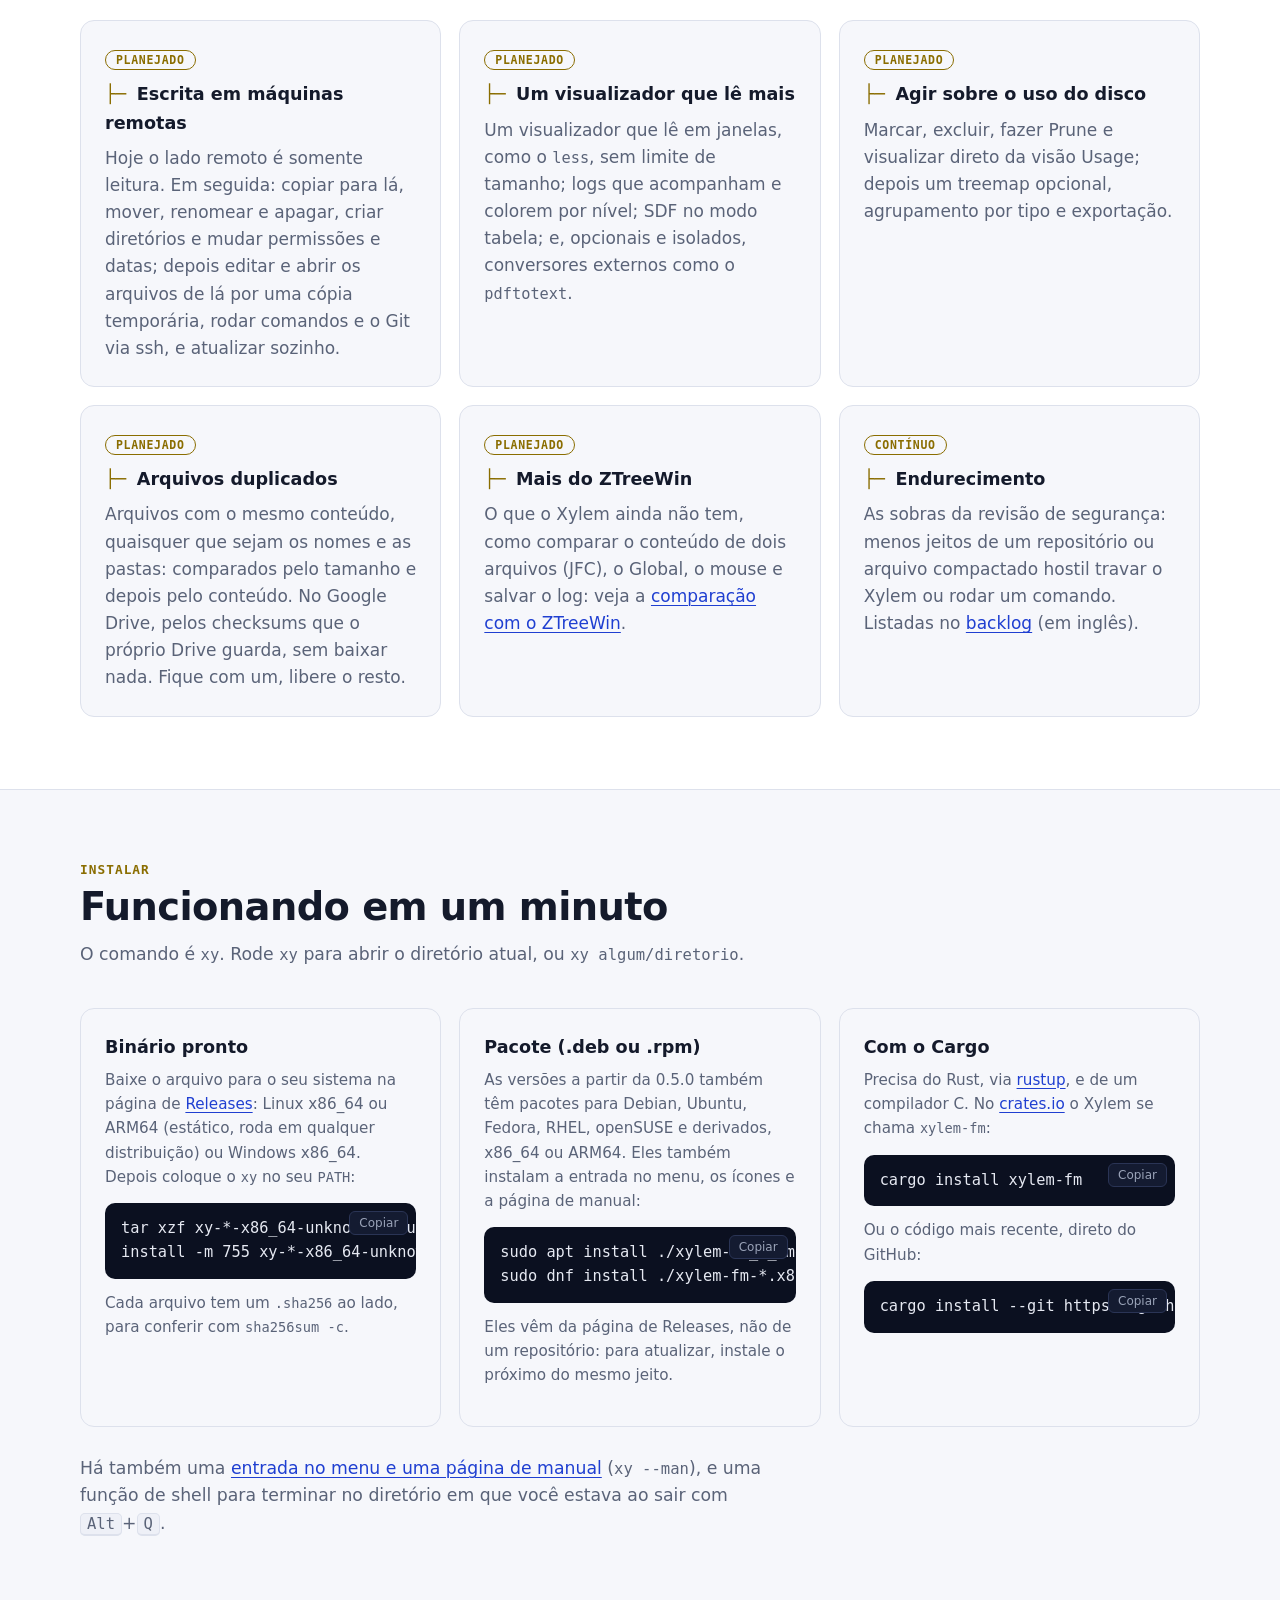
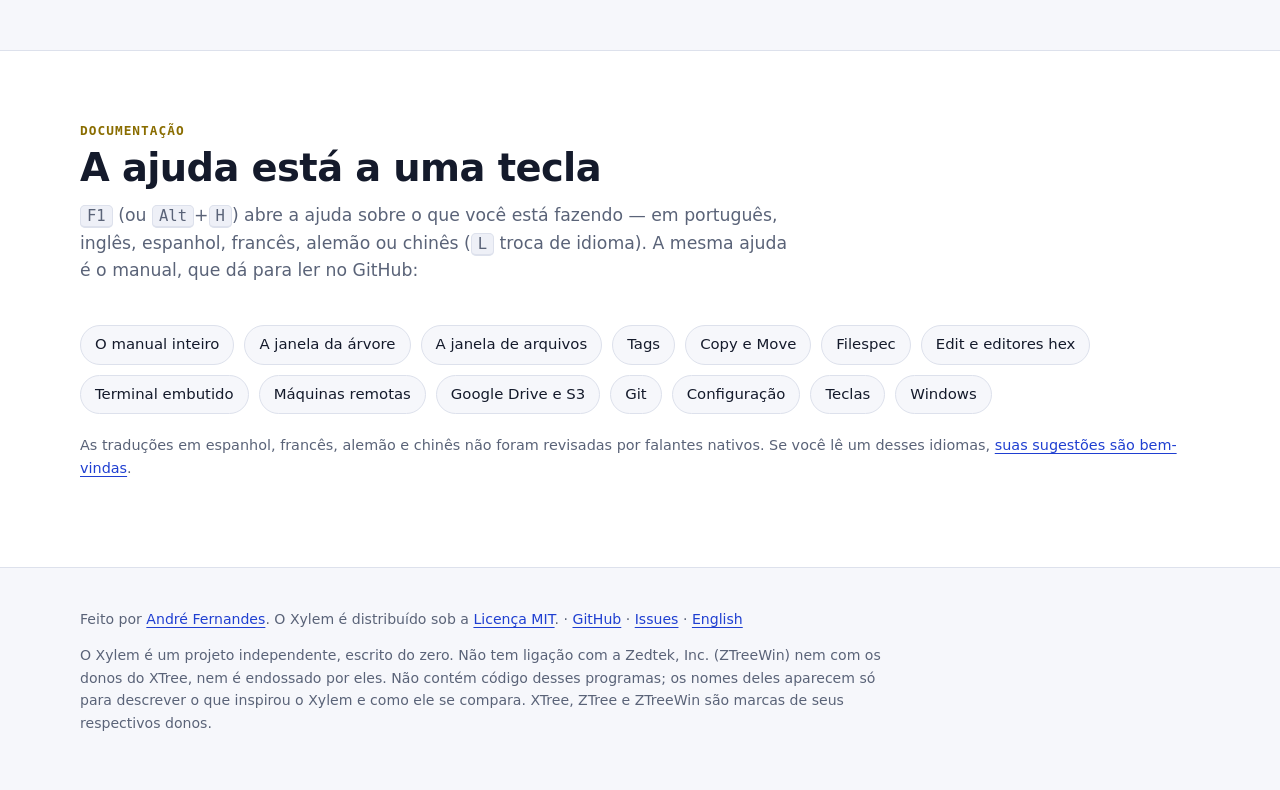
==== commit f129c32a: "Docs: the viewer's table mode, in the manual, READMEs and site The manual's viewer topic now describ" ====
--- a/site/pt-br/index.html
+++ b/site/pt-br/index.html
@@ -86,6 +86,7 @@
           <div class="feature">
             <h3>Olhar dentro e editar</h3>
             <p>Um visualizador de texto e hex com busca, quebra de linha, numeração e cores de sintaxe,
+              um modo tabela com filtro SQL para planilhas, CSV, JSON Lines, DBF, SQLite e Parquet,
               além do Autoview ao lado da lista. <kbd>E</kbd> abre seu editor de texto ou um editor
               hexadecimal (<code>hexedit</code>, <code>heh</code>, <code>bvi</code>, <code>dhex</code>)
               direto dentro da moldura e com o tema do Xylem — ou desativa a edição binária no <kbd>F12</kbd>.</p>
@@ -265,7 +266,7 @@
           <div class="feature">
             <p class="badge">Planejado</p>
             <h3>Um visualizador que lê mais</h3>
-            <p>Modo tabela para DBF (com arquivos memo) e CSV; um visualizador que lê em janelas, como o <code>less</code>, sem limite de tamanho; logs que acompanham, filtram e colorem por nível; SQLite; e, opcionais e isolados, conversores externos como o <code>pdftotext</code>.</p>
+            <p>Um visualizador que lê em janelas, como o <code>less</code>, sem limite de tamanho; logs que acompanham e colorem por nível; SDF no modo tabela; e, opcionais e isolados, conversores externos como o <code>pdftotext</code>.</p>
           </div>
           <div class="feature">
             <p class="badge">Planejado</p>
